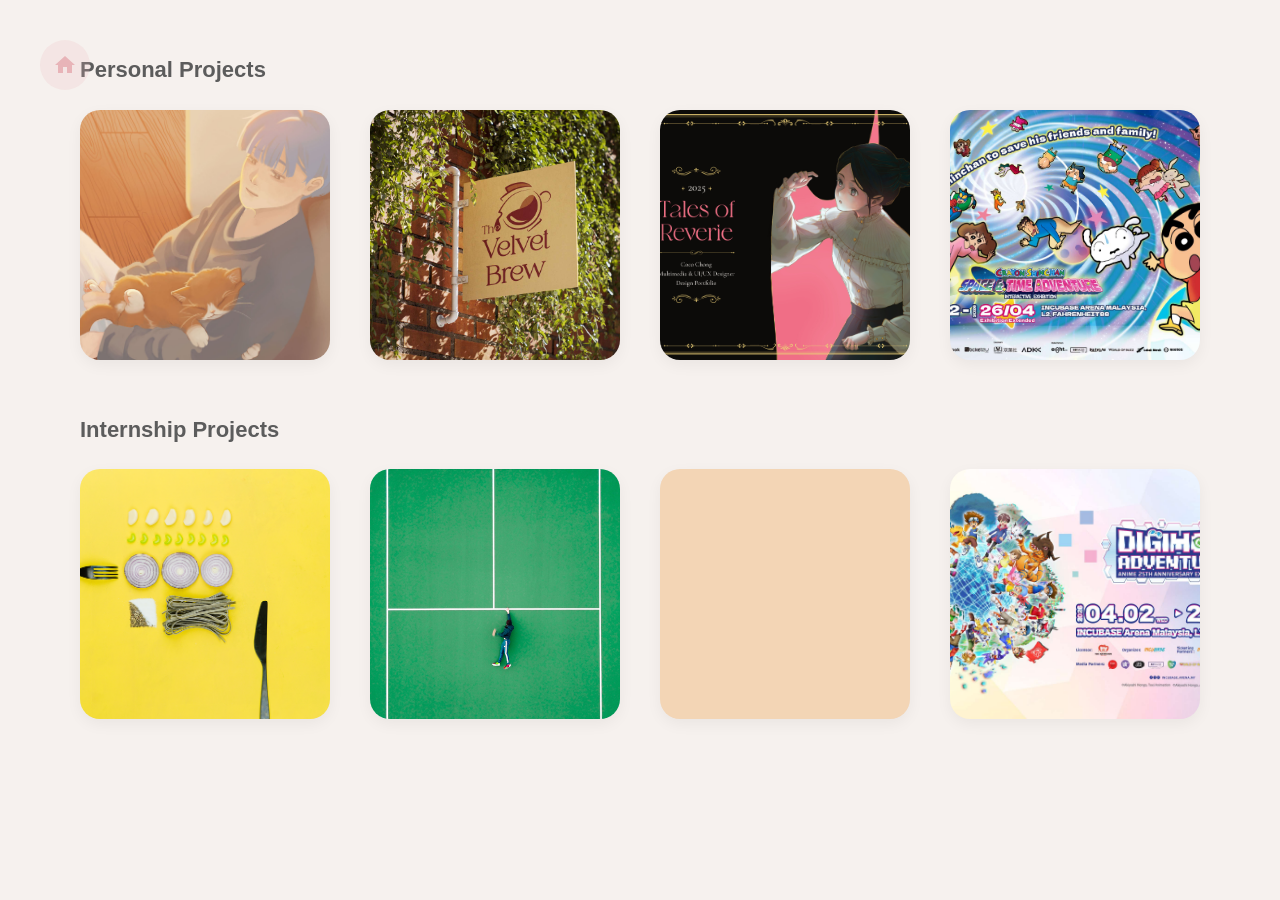
==== portfolio.html @ 260bc40c "Latest update" ====
<!DOCTYPE html>
<html>

<head>
	<meta charset="utf-8">
	<meta http-equiv="X-UA-Compatible" content="IE=edge">
	<title>Portfolio - My Projects</title>
	<meta name="viewport" content="width=device-width, initial-scale=1">
	<link rel="stylesheet" href="css/style.css">
	<style>
		body {
			background: #F6F1EE;
			font-family: 'Poppins', sans-serif;
			color: #5c5c5c;
			margin: 0;
			padding: 0;
			min-height: 100vh;
			display: flex;
			flex-direction: column;
		}

		.portfolio-header {
			width: 100%;
			position: relative;
		}

		.btn-back {
			position: absolute;
			top: 40px;
			left: 40px;
			width: 50px;
			height: 50px;
			background: rgba(232, 180, 184, 0.2);
			color: #e8b4b8;
			border-radius: 50%;
			display: flex;
			align-items: center;
			justify-content: center;
			text-decoration: none;
			transition: all 0.3s ease;
			z-index: 10;
		}

		.btn-back svg {
			width: 24px;
			height: 24px;
			fill: currentColor;
		}

		.btn-back:hover {
			background: #e8b4b8;
			color: #fff;
			transform: scale(1.1);
		}

		.section-title {
			color: #5c5c5c;
			font-size: 22px;
			font-weight: 600;
			margin: 0 0 20px 0;
			text-align: left;
			width: 100%;
			max-width: 1400px;
		}

		.portfolio-grid-container {
			flex: 1;
			display: flex;
			flex-direction: column;
			align-items: center;
			padding: 50px 80px 80px;
			width: 100%;
			box-sizing: border-box;
		}

		.portfolio-grid {
			display: grid;
			grid-template-columns: repeat(4, 1fr);
			gap: 40px;
			width: 100%;
			max-width: 1400px;
			margin-bottom: 50px;
		}

		.portfolio-square {
			background-color: #f3d5b5;
			border-radius: 20px;
			cursor: pointer;
			background-size: cover;
			background-position: center;
			transition: transform 0.3s ease, box-shadow 0.3s ease;
			box-shadow: 0 5px 15px rgba(0,0,0,0.05);
			position: relative;
			overflow: hidden;
			aspect-ratio: 1; /* Makes them perfect squares */
		}

		.portfolio-square::after {
			content: '';
			position: absolute;
			inset: 0;
			background: linear-gradient(to top, rgba(0,0,0,0.4), transparent);
			opacity: 0;
			transition: opacity 0.3s ease;
		}

		.portfolio-square:hover {
			transform: translateY(-5px);
			box-shadow: 0 15px 30px rgba(0,0,0,0.1);
		}

		.portfolio-square:hover::after {
			opacity: 1;
		}

		@media screen and (max-width: 992px) {
			.portfolio-grid {
				grid-template-columns: repeat(2, 1fr);
			}
		}

		@media screen and (max-width: 576px) {
			.portfolio-grid-container {
				padding: 80px 20px 40px;
			}
			.btn-back {
				top: 15px;
				left: 15px;
				width: 40px;
				height: 40px;
			}
			.portfolio-grid {
				grid-template-columns: 1fr;
				gap: 20px;
			}
			.portfolio-square {
				min-height: auto;
			}
		}

		/* Modal overlay */
		.portfolio-modal {
			position: fixed;
			top: 0;
			left: 0;
			width: 100%;
			height: 100%;
			background: rgba(92, 92, 92, 0.9);
			backdrop-filter: blur(5px);
			-webkit-backdrop-filter: blur(5px);
			z-index: 9999;
			display: flex;
			align-items: center;
			justify-content: center;
			opacity: 0;
			pointer-events: none;
			transition: opacity 0.4s ease;
			padding: 40px; /* nice gap on four sides */
			box-sizing: border-box;
		}

		.portfolio-modal.active {
			opacity: 1;
			pointer-events: auto;
		}

		.modal-content {
			width: 100%;
			height: 100%;
			background-color: #fff;
			border-radius: 20px;
			background-size: contain;
			background-repeat: no-repeat;
			background-position: center;
			position: relative;
			box-shadow: 0 20px 50px rgba(0,0,0,0.3);
			transform: scale(0.95);
			transition: transform 0.4s cubic-bezier(0.175, 0.885, 0.32, 1.275);
		}

		.portfolio-modal.active .modal-content {
			transform: scale(1);
		}

		.modal-close {
			position: absolute;
			top: -15px;
			right: -15px;
			width: 40px;
			height: 40px;
			background: #e8b4b8;
			color: #fff;
			border-radius: 50%;
			display: flex;
			align-items: center;
			justify-content: center;
			font-size: 24px;
			font-weight: bold;
			cursor: pointer;
			box-shadow: 0 5px 15px rgba(0,0,0,0.2);
			transition: transform 0.3s ease, background 0.3s ease;
		}

		.modal-close:hover {
			transform: scale(1.1) rotate(90deg);
			background: #F3D5B5;
		}

		@media screen and (max-width: 768px) {
			.portfolio-modal {
				padding: 20px;
			}
		}
	</style>
</head>

<body>
	<div class="portfolio-header">
		<a href="index.html" class="btn-back" title="Back to Home">
			<svg viewBox="0 0 24 24">
				<path d="M10 20v-6h4v6h5v-8h3L12 3 2 12h3v8z" />
			</svg>
		</a>
	</div>

	<div class="portfolio-grid-container">
		<h2 class="section-title">Personal Projects</h2>
		<div class="portfolio-grid">
			<div class="portfolio-square js-modal-trigger" style="background-image: url('images/Project 1.jpg');"></div>
			<div class="portfolio-square js-modal-trigger" style="background-image: url('images/Project 2.jpg');"></div>
			<div class="portfolio-square js-modal-trigger" style="background-image: url('images/Project 3.jpg');"></div>
			<div class="portfolio-square js-modal-trigger" style="background-image: url('images/Project 4.jpg');"></div>
		</div>

		<h2 class="section-title">Internship Projects</h2>
		<div class="portfolio-grid">
			<div class="portfolio-square js-modal-trigger" style="background-image: url('images/img-1.jpg');"></div>
			<div class="portfolio-square js-modal-trigger" style="background-image: url('images/img-3.jpg');"></div>
			<div class="portfolio-square js-modal-trigger" style="background-image: url('images/minos-illus.jpg');"></div>
			<div class="portfolio-square js-modal-trigger" style="background-image: url('images/Project 5.jpg');"></div>
		</div>
	</div>

	<!-- Modal -->
	<div class="portfolio-modal" id="portfolioModal">
		<div class="modal-content" id="modalImage">
			<div class="modal-close" id="modalClose">×</div>
		</div>
	</div>

	<script>
		document.addEventListener('DOMContentLoaded', function() {
			const triggers = document.querySelectorAll('.js-modal-trigger');
			const modal = document.getElementById('portfolioModal');
			const modalImg = document.getElementById('modalImage');
			const closeBtn = document.getElementById('modalClose');

			triggers.forEach(trigger => {
				trigger.addEventListener('click', function() {
					// Get the background image url
					const bg = this.style.backgroundImage;
					modalImg.style.backgroundImage = bg;
					modal.classList.add('active');
				});
			});

			closeBtn.addEventListener('click', function() {
				modal.classList.remove('active');
			});

			// Close when clicking outside the content
			modal.addEventListener('click', function(e) {
				if (e.target === modal) {
					modal.classList.remove('active');
				}
			});
		});
	</script>
</body>

</html>
---- css/style.css ----
@font-face {
  font-family: 'icomoon';
  src: url("../fonts/icomoon/icomoon.eot?srf3rx");
  src: url("../fonts/icomoon/icomoon.eot?srf3rx#iefix") format("embedded-opentype"), url("../fonts/icomoon/icomoon.ttf?srf3rx") format("truetype"), url("../fonts/icomoon/icomoon.woff?srf3rx") format("woff"), url("../fonts/icomoon/icomoon.svg?srf3rx#icomoon") format("svg");
  font-weight: normal;
  font-style: normal;
}

/* =======================================================
*
* 	Template Style 
*	Edit this section
*
* ======================================================= */
body {
  margin: 0;
  padding: 0;
  font-family: "Poppins", sans-serif;
  font-weight: 400;
  font-stretch: normal;
  font-size: 15px;
  line-height: 1.8;
  color: rgba(0, 0, 0, 0.7);
  background: linear-gradient(135deg, #F6F1EE, #FDF8F4, #F3E5DC);
  background-attachment: fixed;
}

@media screen and (max-width: 992px) {
  body {
    font-size: 16px;
  }
}

a {
  color: #2c98f0;
  -webkit-transition: 0.5s;
  -o-transition: 0.5s;
  transition: 0.5s;
}

a:hover,
a:active,
a:focus {
  color: #2c98f0;
  outline: none;
  text-decoration: none !important;
}

p {
  margin-bottom: 1.5em;
}

h1,
h2,
h3,
h4,
h5,
h6 {
  color: #000;
  font-family: "Campton", sans-serif;
  font-weight: 700;
  margin: 0 0 30px 0;
}

figure {
  margin-bottom: 2.5em;
  float: left;
  width: 100%;
}

figure figcaption {
  font-size: 16px;
  width: 80%;
  margin: 20px auto 0px auto;
  color: #b3b3b3;
  font-style: italic;
  font-family: "Poppins", sans-serif;
}

@media screen and (max-width: 480px) {
  figure figcaption {
    width: 100%;
  }
}

::-webkit-selection {
  color: #fff;
  background: #2c98f0;
}

::-moz-selection {
  color: #fff;
  background: #2c98f0;
}

::selection {
  color: #fff;
  background: #2c98f0;
}

#colorlib-page {
  width: 100%;
  overflow: hidden;
  position: relative;
}

#colorlib-aside {
  padding-top: 3em;
  padding-bottom: 0;
  float: left;
  width: 300px;
  position: fixed;
  top: 20px !important;
  bottom: 20px !important;
  height: calc(100vh - 40px) !important;
  box-shadow: 0 10px 30px -10px rgba(0, 0, 0, 0.2);
  overflow-y: auto;
  -ms-overflow-style: none;
  /* IE and Edge */
  scrollbar-width: none;
  /* Firefox */
  z-index: 1001;
  background: linear-gradient(135deg, #F3D5B5, #E8B4B8);
  border-radius: 30px;
  -webkit-border-radius: 30px;
  -moz-border-radius: 30px;
  -webkit-transition: 0.5s;
  -o-transition: 0.5s;
  transition: 0.5s;
  display: flex;
  flex-direction: column;
}

#colorlib-aside::-webkit-scrollbar {
  display: none;
}

@media screen and (max-width: 768px) {
  #colorlib-aside {
    width: 300px;
    -moz-transform: translateX(-350px);
    -webkit-transform: translateX(-350px);
    -ms-transform: translateX(-350px);
    -o-transform: translateX(-350px);
    transform: translateX(-350px);
    visibility: hidden;
    left: 20px;
    padding-top: 3em;
    top: 20px !important;
    bottom: 20px !important;
    height: auto !important;
    border-radius: 30px;
  }
}

#colorlib-aside .author-img {
  width: 150px;
  height: 150px;
  margin: 0 auto;
  margin-bottom: 30px;
  -webkit-border-radius: 50%;
  -moz-border-radius: 50%;
  -ms-border-radius: 50%;
  border-radius: 50%;
}

#colorlib-aside .position {
  display: block;
  margin-bottom: 2em;
  font-size: 16px;
  text-transform: uppercase;
  pointer-events: none;
  cursor: default;
}

#colorlib-aside .position a {
  pointer-events: none;
  cursor: default;
  color: inherit;
  text-decoration: none;
}

#colorlib-aside #colorlib-logo {
  text-align: right;
  font-weight: 600;
  font-family: "Poppins", sans-serif;
  font-size: 22px;
  margin-bottom: .5em;
  display: block;
  width: 100%;
}

#colorlib-aside #colorlib-logo a {
  display: block;
  text-align: center;
  color: #000;
  padding-right: .3em;
  font-family: "Poppins", sans-serif;
  font-weight: 600;
}

#colorlib-aside #colorlib-main-menu {
  display: block;
  width: 100%;
  flex: 1;
}

#colorlib-aside #colorlib-main-menu .collapse {
  display: block !important;
}

#colorlib-aside #colorlib-main-menu ul {
  text-align: left;
  margin: 0;
  padding: 0 0 0 2.5em;
}

@media screen and (max-width: 768px) {
  #colorlib-aside #colorlib-main-menu ul {
    margin: 0 0 2em 0;
  }
}

#colorlib-aside #colorlib-main-menu ul li {
  margin: 0 0 10px 0;
  padding: 0;
  list-style: none;
  font-size: 15px;
  font-weight: 500;
  text-transform: uppercase;
  letter-spacing: 1px;
}

#colorlib-aside #colorlib-main-menu ul li a {
  color: rgba(0, 0, 0, 0.7);
  text-decoration: none;
  position: relative;
  padding: 5px 20px;
  margin-left: -20px;
  margin-right: calc(2.5em - 20px);
  display: block;
  border-radius: 60px;
  font-family: "Poppins", sans-serif;
  -webkit-transition: 0.3s;
  -o-transition: 0.3s;
  transition: 0.3s;
}

#colorlib-aside #colorlib-main-menu ul li a:hover {
  text-decoration: none;
  color: #5C5C5C;
}

#colorlib-aside #colorlib-main-menu ul li.active a {
  color: #fff;
  background-color: rgba(255, 255, 255, 0.1);
  box-shadow: -3px -3px 5px rgba(255, 236, 214, 0.966), 3px 3px 5px rgba(224, 153, 158, 0.562);
}

#colorlib-aside .colorlib-footer {
  font-size: 15px;
  text-align: center;
  font-weight: 500;
  color: rgba(0, 0, 0, 0.5);
  padding: 15px 20px;
  width: 100%;
  margin-top: auto;
  flex-shrink: 0;
}

@media screen and (max-width: 768px) {
  #colorlib-aside .colorlib-footer {
    position: relative;
    bottom: 0;
  }
}

#colorlib-aside .colorlib-footer span {
  display: block;
}

#colorlib-aside .colorlib-footer ul {
  padding: 0;
  margin: 0;
}

#colorlib-aside .colorlib-footer ul li {
  padding: 0;
  margin: 0;
  display: inline;
  list-style: none;
}

#colorlib-aside .colorlib-footer ul li a {
  color: rgba(255, 255, 255, 0.3);
  padding: 4px;
}

#colorlib-aside .colorlib-footer ul li a:hover,
#colorlib-aside .colorlib-footer ul li a:active,
#colorlib-aside .colorlib-footer ul li a:focus {
  text-decoration: none;
  outline: none;
  color: #ffffff;
}

.container-wrap {
  max-width: 100%;
  margin: 0 auto;
}

#colorlib-main {
  width: calc(100% - 340px);
  float: right;
  -webkit-transition: 0.5s;
  -o-transition: 0.5s;
  transition: 0.5s;
}

@media screen and (max-width: 768px) {
  #colorlib-main {
    width: 100%;
    padding: 0;
  }
}

#colorlib-hero {
  height: calc(100vh - 40px) !important;
  margin-top: 20px;
  margin-right: 20px;
  margin-bottom: 20px;
  width: calc(100% - 20px);
  border-radius: 30px;
  overflow: hidden;
  background: #fff;
  float: left;
  clear: both;
}

@media screen and (max-width: 768px) {
  #colorlib-hero {
    margin: 10px;
    width: calc(100% - 20px);
    height: calc(100vh - 20px) !important;
  }
}

#colorlib-hero .flexslider {
  border: none;
  z-index: 1;
  margin-bottom: 0;
  height: 100% !important;
}

#colorlib-hero .flexslider .slides {
  position: relative;
  overflow: visible;
  height: 100% !important;
}

#colorlib-hero .flexslider .slides li {
  background-repeat: no-repeat;
  background-size: cover;
  background-position: center center;
  height: 100% !important;
  position: relative;
}

@media screen and (max-width: 768px) {
  #colorlib-hero .flexslider .slides li {
    background-position: 95% center;
  }
}

#colorlib-hero .overlay {
  position: absolute;
  top: 0;
  bottom: 0;
  left: 0;
  right: 0;
  background: linear-gradient(to right, rgba(184, 216, 216, 0.9) 0%, rgba(232, 180, 184, 0) 100%);
}

#colorlib-hero .flexslider .flex-control-nav {
  bottom: 20px;
  z-index: 1000;
  left: 20px;
  float: left;
  width: auto;
}

@media screen and (max-width: 768px) {
  #colorlib-hero .flexslider .flex-control-nav {
    right: 20px;
    top: 100px;
  }
}

#colorlib-hero .flexslider .flex-control-nav li {
  display: block;
  margin-bottom: 10px;
}

#colorlib-hero .flexslider .flex-control-nav li a {
  background: rgba(145, 58, 58, 0.5);
  -webkit-box-shadow: none;
  box-shadow: none;
  width: 12px;
  height: 12px;
  cursor: pointer;
}

#colorlib-hero .flexslider .flex-control-nav li a.flex-active {
  cursor: pointer;
  background: transparent;
  border: 2px solid #2c98f0;
}

#colorlib-hero .flexslider .flex-direction-nav {
  display: none;
}

#colorlib-hero .flexslider .slider-text {
  display: table;
  opacity: 0;
  min-height: 500px;
  z-index: 9;
}

#colorlib-hero .flexslider .slider-text>.slider-text-inner {
  display: table-cell;
  vertical-align: middle;
  min-height: 700px;
  padding: 2.5em;
  position: relative;
}

@media screen and (max-width: 768px) {

  #colorlib-hero .container-fluid,
  #colorlib-hero .container-fluid>.row {
    height: 100%;
  }

  #colorlib-hero .flexslider .slider-text {
    height: 100% !important;
  }

  #colorlib-hero .flexslider .slider-text>.slider-text-inner {
    text-align: left;
    padding: 1.5em;
    vertical-align: bottom !important;
    padding-bottom: 2.5em;
  }
}

#colorlib-hero .flexslider .slider-text>.slider-text-inner h1,
#colorlib-hero .flexslider .slider-text>.slider-text-inner h2 {
  margin: 0;
  padding: 0;
  color: #000;
  font-family: "Campton", sans-serif;
}

#colorlib-hero .flexslider .slider-text>.slider-text-inner h1 {
  margin-bottom: 20px;
  font-size: 60px;
  line-height: 1.3;
  font-weight: 700;
}

#colorlib-hero .flexslider .slider-text>.slider-text-inner h1.welcome-heading {
  color: #fff;
  line-height: 1.1;
  font-size: 70px;
}

.font-hurricane {
  display: block;
  font-family: 'Hurricane', cursive;
  font-weight: 400;
  text-transform: none;
  font-size: 2em;
  margin-bottom: -15px;
}

.welcome-name {
  display: block;
  margin-bottom: 5px;
}

.welcome-portfolio {
  display: block;
}

@media screen and (max-width: 768px) {
  #colorlib-hero .flexslider .slider-text>.slider-text-inner h1 {
    font-size: 24px;
  }

  #colorlib-hero .flexslider .slider-text>.slider-text-inner h1.welcome-heading {
    font-size: 36px;
  }
}

#colorlib-hero .flexslider .slider-text>.slider-text-inner h2 {
  font-size: 18px;
  line-height: 1.5;
  margin-bottom: 30px;
  font-weight: 300;
  font-family: "Poppins", sans-serif;
}

#colorlib-hero .flexslider .slider-text>.slider-text-inner h2 a {
  color: rgba(44, 152, 240, 0.8);
  border-bottom: 1px solid rgba(44, 152, 240, 0.7);
}

#colorlib-hero .flexslider .slider-text>.slider-text-inner .heading-section {
  font-size: 50px;
}

@media screen and (max-width: 768px) {
  #colorlib-hero .flexslider .slider-text>.slider-text-inner .heading-section {
    font-size: 30px;
  }
}

#colorlib-hero .flexslider .slider-text>.slider-text-inner s .colorlib-lead {
  font-size: 20px;
  color: #fff;
}

#colorlib-hero .flexslider .slider-text>.slider-text-inner p {
  margin-bottom: 0;
}

#colorlib-hero .flexslider .slider-text>.slider-text-inner .btn {
  font-size: 12px;
  text-transform: uppercase;
  letter-spacing: 2px;
  color: #5C5C5C;
  padding: 10px 15px !important;
  border: none;
  font-weight: 500;
}

#colorlib-hero .flexslider .slider-text>.slider-text-inner .btn.btn-learn {
  color: #5C5C5C;
  border: 1px solid #5C5C5C;
  background: transparent !important;
}

#colorlib-hero .flexslider .slider-text>.slider-text-inner .btn.btn-learn:hover {
  background: transparent !important;
  border: 1px solid #5C5C5C !important;
}

@media screen and (max-width: 768px) {
  #colorlib-hero .flexslider .slider-text>.slider-text-inner .btn {
    width: 100%;
  }
}

body.offcanvas {
  overflow-x: hidden;
}

body.offcanvas #colorlib-aside {
  -moz-transform: translateX(0);
  -webkit-transform: translateX(0);
  -ms-transform: translateX(0);
  -o-transform: translateX(0);
  transform: translateX(0);
  visibility: visible;
  width: 300px;
  background: linear-gradient(135deg, #F3D5B5, #E8B4B8);
  z-index: 1001;
  position: fixed;
  border-radius: 30px;
}

body.offcanvas #colorlib-main,
body.offcanvas .colorlib-nav-toggle {
  top: 0;
  -moz-transform: translateX(300px);
  -webkit-transform: translateX(300px);
  -ms-transform: translateX(300px);
  -o-transform: translateX(300px);
  transform: translateX(300px);
}

.colorlib-narrow-content {
  padding: 0 2.5em;
}

@media screen and (max-width: 768px) {
  .colorlib-narrow-content {
    padding: 0 10px;
  }
}

.no-gutters {
  margin: 0;
  padding: 0;
}

.colorlib-experience,
.colorlib-skills,
.colorlib-education,
.colorlib-blog,
.colorlib-work,
.colorlib-about,
.colorlib-services,
.colorlib-contact {
  padding-top: 2em;
  padding-bottom: 6em;
  clear: both;
  width: 100%;
  display: block;
}

.colorlib-about {
  padding-top: 8em;
}

@media screen and (max-width: 768px) {

  .colorlib-experience,
  .colorlib-skills,
  .colorlib-education,
  .colorlib-blog,
  .colorlib-work,
  .colorlib-about,
  .colorlib-services,
  .colorlib-contact {
    padding-top: 3em;
    padding-bottom: 5em;
  }

  .colorlib-about {
    padding-top: 6em;
  }
}

.author-img {
  background-size: cover;
  background-position: center center;
  background-repeat: no-repeat;
  position: relative;
}

.colorlib-heading {
  font-size: 18px;
  margin-bottom: 4em;
  font-weight: 700;
  text-transform: uppercase;
  letter-spacing: 5px;
  line-height: 1.8;
  position: relative;
}

.colorlib-heading span {
  display: block;
}

@media screen and (max-width: 768px) {
  .colorlib-heading {
    margin-bottom: 3em;
  }
}

.heading-meta {
  margin-bottom: 15px;
  display: block;
  font-size: 10px;
  text-transform: uppercase;
  color: #999999;
  font-weight: 500;
  letter-spacing: 5px;
}

.about-img {
  width: 100%;
  height: 600px;
  margin-bottom: 30px;
}

.about-portrait {
  border-radius: 350px 350px 20px 20px;
  margin-bottom: 30px;
  max-width: 90%;
  display: block;
}

@media screen and (max-width: 768px) {
  .about-portrait {
    margin-left: auto;
    margin-right: auto;
  }
}

.about-title {
  font-size: 24px !important;
  margin-bottom: 1.5em !important;
}

.about-desc {
  p {
    text-align: justify;
  }
}

.about-desc .heading-meta {
  margin-bottom: 5px !important;
}

/* About Details Section */
.about-details {
  margin-top: 50px;
}

.about-subheader {
  font-family: "Poppins", sans-serif;
  font-size: 22px;
  font-weight: 600;
  color: #5c5c5c;
  margin-bottom: 30px;
}

.info-list-container,
.edu-list {
  padding-left: 25px;
  border-left: 2px solid #b8d8d8;
  position: relative;
  margin-left: 10px;
  margin-bottom: 30px;
}

.info-list-container:before,
.info-list-container:after,
.edu-list:before,
.edu-list:after {
  content: "";
  position: absolute;
  left: -6px;
  width: 10px;
  height: 10px;
  background: #b8d8d8;
  border-radius: 50%;
}

.info-list-container:before,
.edu-list:before {
  top: 0;
}

.info-list-container:after,
.edu-list:after {
  bottom: 0;
}

.info-item {
  margin-bottom: 15px;
  color: #5c5c5c;
  display: flex;
  align-items: center;
}

.bullet-diamond {
  display: inline-block;
  margin-right: 15px;
  flex-shrink: 0;
  color: #b8d8d8;
  font-size: 18px;
}

.bullet-diamond:before {
  content: "✦";
}

.edu-item {
  margin-bottom: 30px;
}

.edu-period-pill {
  display: inline-block;
  padding: 4px 18px;
  background: linear-gradient(135deg, #f3d5b5, #e8b4b8);
  color: #ffffff !important;
  border-radius: 50px;
  font-size: 13px;
  font-weight: 500;
  margin-bottom: 5px;
  box-shadow: 0 2px 4px rgba(0, 0, 0, 0.05);
}

.edu-content p {
  margin-bottom: 0;
  font-size: 14px;
  line-height: 1.8;
  color: #5c5c5c;
}

.hire {
  padding: 2em;
  background: #f9bf3f;
}

.hire h2 {
  line-height: 1.5;
}

.hire .btn-hire {
  color: #5C5C5C;
  text-transform: uppercase;
  letter-spacing: 1px;
  bordeR: 1px solid #5C5C5C;
  padding: 2px 10px;
}

.fancy-collapse-panel .panel-default>.panel-heading {
  padding: 0;
}

.panel-heading a {
  padding: 20px 25px;
  display: block;
  width: 100%;
  font-weight: 500;
  font-size: 14px;
  letter-spacing: 1px;
  text-transform: uppercase;
  font-family: "Poppins", sans-serif;
  background-color: #2c98f0;
  color: #fff;
  position: relative;
  -webkit-box-shadow: none !important;
  -moz-box-shadow: none !important;
  -ms-box-shadow: none !important;
  -o-box-shadow: none !important;
  box-shadow: none !important;
}

.panel {
  -webkit-box-shadow: none !important;
  -moz-box-shadow: none !important;
  -ms-box-shadow: none !important;
  -o-box-shadow: none !important;
  box-shadow: none !important;
  border: none;
}

.panel-heading a:after {
  font-family: "icomoon";
  content: "\e115";
  position: absolute;
  right: 20px;
  font-size: 14px;
  font-weight: 500;
  top: 50%;
  line-height: 1;
  margin-top: -7px;
}

.panel-heading a.collapsed:after {
  content: "\e114";
}

.panel-heading a.collapsed {
  background: #f2f3f7;
  border: 1px solid #e6e6e6 !important;
  color: #333333;
}

.panel-body {
  padding: 1.5em;
  margin-top: 5px;
  border: 1px solid #e6e6e6 !important;
}

.timeline-centered {
  position: relative;
  margin-bottom: 30px;
}

.timeline-centered:before,
.timeline-centered:after {
  content: " ";
  display: table;
}

.timeline-centered:after {
  clear: both;
}

.timeline-centered:before,
.timeline-centered:after {
  content: " ";
  display: table;
}

.timeline-centered:after {
  clear: both;
}

.timeline-centered:before {
  content: '';
  position: absolute;
  display: block;
  width: 4px;
  background: #f2f3f7;
  top: 20px;
  bottom: 20px;
  margin-left: 29px;
}

.timeline-centered .timeline-entry {
  position: relative;
  margin-top: 5px;
  margin-left: 30px;
  margin-bottom: 10px;
  clear: both;
}

.timeline-centered .timeline-entry .timeline-entry-inner {
  position: relative;
  margin-left: -20px;
}

.timeline-centered .timeline-entry .timeline-entry-inner .timeline-icon {
  display: block;
  width: 40px;
  height: 40px;
  background: #2c98f0;
  -webkit-border-radius: 50%;
  -moz-border-radius: 50%;
  -ms-border-radius: 50%;
  border-radius: 50%;
  text-align: center;
  -moz-box-shadow: 0 0 0 5px #f2f3f7;
  -webkit-box-shadow: 0 0 0 5px #f2f3f7;
  box-shadow: 0 0 0 5px #f2f3f7;
  line-height: 40px;
  float: left;
}

.timeline-centered .timeline-entry .timeline-entry-inner .timeline-icon i {
  color: #fff;
}

.timeline-centered .timeline-entry .timeline-entry-inner .timeline-icon.color-2 {
  background: #ec5453;
}

.timeline-centered .timeline-entry .timeline-entry-inner .timeline-icon.color-3 {
  background: #f9bf3f;
}

.timeline-centered .timeline-entry .timeline-entry-inner .timeline-icon.color-4 {
  background: #a84cb8;
}

.timeline-centered .timeline-entry .timeline-entry-inner .timeline-icon.color-5 {
  background: #2fa499;
}

.timeline-centered .timeline-entry .timeline-entry-inner .timeline-icon.color-none {
  background: #fff;
  width: 20px;
  height: 20px;
  margin-left: 10px;
}

.timeline-centered .timeline-entry .timeline-entry-inner .timeline-label {
  position: relative;
  background: #f2f3f7;
  padding: 1.5em;
  margin-left: 60px;
  -webkit-background-clip: padding-box;
  -moz-background-clip: padding;
  background-clip: padding-box;
}

.timeline-centered .timeline-entry .timeline-entry-inner .timeline-label:after {
  content: '';
  display: block;
  position: absolute;
  width: 0;
  height: 0;
  border-style: solid;
  border-width: 9px 9px 9px 0;
  border-color: transparent #f2f3f7 transparent transparent;
  left: 0;
  top: 10px;
  margin-left: -9px;
}

.timeline-centered .timeline-entry .timeline-entry-inner .timeline-label p+p {
  margin-top: 15px;
}

.timeline-centered .timeline-entry .timeline-entry-inner .timeline-label h2 {
  font-size: 20px;
  font-family: "Poppins", sans-serif;
  font-weight: 500;
}

.timeline-centered .timeline-entry .timeline-entry-inner .timeline-label h2 a {
  color: #5C5C5C;
}

.timeline-centered .timeline-entry .timeline-entry-inner .timeline-label h2 span {
  -webkit-opacity: .4;
  -moz-opacity: .4;
  opacity: .4;
  -ms-filter: alpha(opacity=40);
  filter: alpha(opacity=40);
  font-size: 16px;
}

.services {
  margin-bottom: 30px;
  padding: 1.5em;
  -webkit-box-shadow: 0px 0px 56px -8px rgba(0, 0, 0, 0.17);
  -moz-box-shadow: 0px 0px 56px -8px rgba(0, 0, 0, 0.17);
  -ms-box-shadow: 0px 0px 56px -8px rgba(0, 0, 0, 0.17);
  -o-box-shadow: 0px 0px 56px -8px rgba(0, 0, 0, 0.17);
  box-shadow: 0px 0px 56px -8px rgba(0, 0, 0, 0.17);
  border-bottom: none !important;
}

.services .icon2 {
  display: block;
  margin-bottom: 20px;
}

.services .icon2 i {
  font-size: 30px;
  color: #2c98f0;
}

.services h3 {
  font-family: "Poppins", sans-serif;
  font-size: 16px;
  font-weight: 500;
}

.services.color-2 {
  border-bottom: none !important;
}

.services.color-3 {
  border-bottom: none !important;
}

.services.color-2,
.services.color-3,
.services.color-4,
.services.color-5,
.services.color-6 {
  border-bottom: none !important;
}

.services {
  margin-bottom: 80px;
  position: relative;
  z-index: 0;
  background: linear-gradient(135deg, #f3d5b5, #b8d8d8) !important;
  border-bottom: none !important;
  border-radius: 20px;
  padding: 1.5em;
  box-shadow: 0px 10px 30px -12px rgba(0, 0, 0, 0.15);
  flex: 1;
  display: flex;
  flex-direction: column;
  width: 100%;
}

.services-flex-row {
  display: flex;
  flex-wrap: wrap;
  justify-content: flex-start;
  align-items: stretch;
}

.services-flex-row>div[class*="col-"] {
  display: flex;
  margin-bottom: 30px;
}

@media screen and (max-width: 768px) {
  .services {
    margin-bottom: 4em;
  }
}

.services-title {
  font-size: 24px !important;
  margin-bottom: 1.5em !important;
}

.services .icon {
  position: absolute;
  top: -20px;
  left: 20px;
  width: 70px;
  height: 70px;
  display: flex;
  align-items: center;
  justify-content: center;
  margin: 0;
  background: rgba(255, 255, 255, 0.5);
  backdrop-filter: blur(8px);
  -webkit-backdrop-filter: blur(8px);
  border: 1px solid rgba(255, 255, 255, 0.4);
  border-radius: 50%;
  box-shadow: 0 8px 20px rgba(0, 0, 0, 0.1), 0 0 10px rgba(255, 255, 255, 0.3), inset 0 2px 4px rgba(255, 255, 255, 0.4);
  z-index: 2;
}

.services .icon:before,
.services .icon:after {
  display: none;
}

.services .icon i {
  font-size: 28px;
  color: #5c5c5c !important;
}

.services .desc {
  margin-top: 60px;
  text-align: left;
}

.services .desc h3 {
  font-size: 18px;
  font-weight: 700;
  text-transform: uppercase;
}


/* Legacy color rules removed */

.progress-wrap h3 {
  font-size: 16px;
  font-family: "Poppins", sans-serif;
  margin-bottom: 10px;
}

.progress {
  height: 6px;
  -webkit-box-shadow: none;
  box-shadow: none;
  background: #f2f3f7;
  overflow: visible;
}

.progress-bar {
  background: #2c98f0;
  -webkit-box-shadow: none;
  box-shadow: none;
  font-size: 12px;
  line-height: 1.2;
  color: #5C5C5C;
  font-weight: 600;
  text-align: right;
  position: relative;
  overflow: visible;
  -webkit-border-radius: 8px;
  -moz-border-radius: 8px;
  -ms-border-radius: 8px;
  border-radius: 8px;
}

.progress-bar:after {
  position: absolute;
  top: -2px;
  right: 0;
  width: 10px;
  height: 10px;
  content: '';
  background: #2c98f0;
  -webkit-border-radius: 50%;
  -moz-border-radius: 50%;
  -ms-border-radius: 50%;
  border-radius: 50%;
}

.progress-bar span {
  position: absolute;
  top: -22px;
  right: 0;
}

.progress-bar.color-1 {
  background: #2c98f0;
}

.progress-bar.color-1:after {
  background: #2c98f0;
}

.progress-bar.color-1 span {
  color: #2c98f0;
}

.progress-bar.color-2 {
  background: #ec5453;
}

.progress-bar.color-2:after {
  background: #ec5453;
}

.progress-bar.color-2 span {
  color: #ec5453;
}

.progress-bar.color-3 {
  background: #f9bf3f;
}

.progress-bar.color-3:after {
  background: #f9bf3f;
}

.progress-bar.color-3 span {
  color: #f9bf3f;
}

.progress-bar.color-4 {
  background: #a84cb8;
}

.progress-bar.color-4:after {
  background: #a84cb8;
}

.progress-bar.color-4 span {
  color: #a84cb8;
}

.progress-bar.color-5 {
  background: #2fa499;
}

.progress-bar.color-5:after {
  background: #2fa499;
}

.progress-bar.color-5 span {
  color: #2fa499;
}

.progress-bar.color-6 {
  background: #4054b2;
}

.progress-bar.color-6:after {
  background: #4054b2;
}

.progress-bar.color-6 span {
  color: #4054b2;
}

.colorlib-feature {
  text-align: left;
  width: 100%;
  float: left;
  margin-bottom: 40px;
  position: relative;
}

.colorlib-feature .colorlib-icon {
  position: absolute;
  top: 0;
  left: 0;
  width: 100px;
  height: 100px;
  display: table;
  text-align: center;
  background: #f2f3f7;
  -webkit-border-radius: 2px;
  -moz-border-radius: 2px;
  -ms-border-radius: 2px;
  border-radius: 2px;
}

.colorlib-feature .colorlib-icon i {
  display: table-cell;
  vertical-align: middle;
  color: #2c98f0;
  font-size: 60px;
  height: 100px;
}

@media screen and (max-width: 1200px) {
  .colorlib-feature .colorlib-icon i {
    font-size: 40px;
  }
}

.colorlib-feature .colorlib-text {
  padding-left: 120px;
  width: 100%;
}

.colorlib-feature .colorlib-text h2,
.colorlib-feature .colorlib-text h3 {
  margin: 0;
  padding: 0;
}

.colorlib-feature .colorlib-text h3 {
  font-weight: 500;
  margin-bottom: 20px;
  color: rgba(0, 0, 0, 0.7);
  font-size: 14px;
  letter-spacing: 3px;
  text-transform: uppercase;
}

.colorlib-feature.colorlib-feature-sm .colorlib-text {
  margin-top: 30px;
}

.colorlib-feature.colorlib-feature-sm .colorlib-icon i {
  color: #2c98f0;
  font-size: 40px;
}

@media screen and (max-width: 1200px) {
  .colorlib-feature.colorlib-feature-sm .colorlib-icon i {
    font-size: 28px;
  }
}

.blog-entry {
  width: 100%;
  float: left;
  background: #fff;
  margin-bottom: 3em;
}

@media screen and (max-width: 768px) {
  .blog-entry {
    margin-bottom: 3em;
  }
}

.blog-entry .blog-img {
  width: 100%;
  float: left;
  overflow: hidden;
  position: relative;
  z-index: 1;
  margin-bottom: 25px;
}

.blog-entry .blog-img img {
  position: relative;
  max-width: 100%;
  -webkit-transform: scale(1);
  -moz-transform: scale(1);
  -ms-transform: scale(1);
  -o-transform: scale(1);
  transform: scale(1);
  -webkit-transition: 0.3s;
  -o-transition: 0.3s;
  transition: 0.3s;
}

.blog-entry .desc h3 {
  font-size: 16px;
  margin-bottom: 25px;
  line-height: auto;
  font-weight: 500;
  text-transform: uppercase;
  letter-spacing: 1px;
  font-family: "Poppins", sans-serif;
}

.blog-entry .desc h3 a {
  color: #5C5C5C;
  text-decoration: none;
}

.blog-entry .desc span {
  display: block;
  margin-bottom: 20px;
  font-size: 12px;
  color: rgba(0, 0, 0, 0.4) !important;
  text-transform: uppercase;
  letter-spacing: 1px;
  font-weight: 500;
}

.blog-entry .desc span small i {
  color: #999999;
}

.blog-entry .desc .lead {
  font-size: 12px;
  text-transform: uppercase;
  letter-spacing: 2px;
  color: #5C5C5C;
}

.blog-entry:hover .blog-img img {
  -webkit-transform: scale(1.1);
  -moz-transform: scale(1.1);
  -ms-transform: scale(1.1);
  -o-transform: scale(1.1);
  transform: scale(1.1);
}

.work-menu span {
  margin-left: 10px;
}

.work-menu span:first-child {
  margin-left: 0;
}

.work-menu span a {
  color: #5C5C5C;
}

.work-menu span a.active {
  color: #2c98f0;
}

.project {
  background-size: cover;
  background-position: center center;
  background-repeat: no-repeat;
  position: relative;
  height: 300px;
  width: 100%;
  display: block;
  margin-bottom: 30px;
}

.project .desc {
  position: absolute;
  top: 0;
  bottom: 0;
  left: 0;
  right: 0;
  background: #2c98f0;
  opacity: 0;
  -webkit-transition: 0.3s;
  -o-transition: 0.3s;
  transition: 0.3s;
}

.project .desc .con {
  padding: 20px;
  display: block;
  position: relative;
  height: 300px;
}

.project .desc .con .icon {
  position: absolute;
  bottom: 20px;
  left: 20px;
  right: 20px;
}

.project .desc .con .icon span {
  display: inline;
  padding-right: 5px;
}

.project .desc .con .icon span a {
  color: #333333;
  padding: 5px;
  background: rgba(255, 255, 255, 0.5);
  -webkit-border-radius: 4px;
  -moz-border-radius: 4px;
  -ms-border-radius: 4px;
  border-radius: 4px;
}

.project .desc .con .icon i {
  font-size: 16px;
  color: #333333;
}

.project .desc h3 {
  font-family: "Poppins", sans-serif;
  font-size: 16px;
  font-weight: 500;
  text-transform: uppercase;
  letter-spacing: 1px;
  -webkit-transition: -webkit-transform 0.3s, opacity 0.3s;
  -webkit-transition: opacity 0.3s, -webkit-transform 0.3s;
  transition: opacity 0.3s, -webkit-transform 0.3s;
  -o-transition: transform 0.3s, opacity 0.3s;
  transition: transform 0.3s, opacity 0.3s;
  transition: transform 0.3s, opacity 0.3s, -webkit-transform 0.3s;
  -webkit-transform: translate3d(0, -15px, 0);
  transform: translate3d(0, -15px, 0);
  margin-bottom: 15px;
}

.project .desc h3 a {
  color: #fff;
}

.project .desc span {
  display: block;
  color: rgba(255, 255, 255, 0.7);
  font-size: 13px;
  -webkit-transition: -webkit-transform 0.3s, opacity 0.3s;
  -webkit-transition: opacity 0.3s, -webkit-transform 0.3s;
  transition: opacity 0.3s, -webkit-transform 0.3s;
  -o-transition: transform 0.3s, opacity 0.3s;
  transition: transform 0.3s, opacity 0.3s;
  transition: transform 0.3s, opacity 0.3s, -webkit-transform 0.3s;
  -webkit-transform: translate3d(0, 15px, 0);
  transform: translate3d(0, 15px, 0);
}

.project .desc span a {
  color: #5C5C5C;
}

@media screen and (max-width: 768px) {
  .project .desc {
    opacity: 1;
    background: rgba(0, 0, 0, 0.4);
  }

  .project .desc h3 {
    font-style: 28px;
    -webkit-transform: translate3d(0, 0, 0);
    transform: translate3d(0, 0, 0);
    color: #5C5C5C;
  }

  .project .desc span {
    -webkit-transform: translate3d(0, 0, 0);
    transform: translate3d(0, 0, 0);
  }
}

.project:hover .desc {
  opacity: 1;
}

.project:hover .desc h3 {
  -webkit-transform: translate3d(0, 0, 0);
  transform: translate3d(0, 0, 0);
}

.project:hover .desc span {
  -webkit-transform: translate3d(0, 0, 0);
  transform: translate3d(0, 0, 0);
}

.btn-load-more {
  width: 100%;
}

#colorlib-counter {
  position: relative;
  clear: both;
  margin-bottom: 5em;
}

/* Typing Animation & Language Styling */
.lang-unit {
  display: inline-block;
  text-align: center;
  padding: 20px 10px;
}

.typing-text {
  color: #fff;
  font-family: inherit;
  font-size: 32px;
  font-weight: 700;
  display: block;
  margin-bottom: 5px;
  letter-spacing: .02em;
  text-shadow: 2px 2px 5px rgba(0, 0, 0, 0.4);
}

.lang-level {
  display: block;
  color: rgba(255, 255, 255, 1);
  font-size: 14px;
  margin-top: 5px;
  font-weight: 400;
  text-shadow: 1px 1px 3px rgba(0, 0, 0, 0.4);
}



.colorlib-counters {
  padding: 3em 0;
  background-size: cover;
  background-attachment: fixed;
  background-position: center center;
  position: relative;
  border-radius: 20px;
  overflow: hidden;
}

.colorlib-counters .overlay {
  z-index: 0;
  position: absolute;
  bottom: 0;
  top: 0;
  left: 0;
  right: 0;
  background: rgba(0, 0, 0, 0.4);
}

.colorlib-counters .icon {
  width: 100px;
  height: 100px;
  display: table;
  margin: 0 auto;
  margin-bottom: 20px;
}

.colorlib-counters .icon i {
  display: table-cell;
  vertical-align: middle;
  width: 100px;
  height: 100px;
  font-size: 50px;
  color: #2c98f0;
  background: #fff;
  -webkit-border-radius: 50%;
  -moz-border-radius: 50%;
  -ms-border-radius: 50%;
  border-radius: 50%;
}

.colorlib-counters .counter-wrap {
  border: 1px solid red !important;
}

.colorlib-counters .colorlib-counter {
  font-size: 40px;
  display: block;
  color: white;
  font-family: "Poppins", sans-serif;
  width: 100%;
  font-weight: 700;
  margin-bottom: .3em;
}

.colorlib-counters .colorlib-counter-label {
  color: rgba(255, 255, 255, 0.7);
  text-transform: uppercase;
  font-size: 14px;
  letter-spacing: 5px;
  margin-bottom: 2em;
  display: block;
}

.colorlib-social {
  padding: 0;
  margin: 0;
  text-align: center;
}

.colorlib-social li {
  padding: 0;
  margin: 0;
  list-style: none;
  display: -moz-inline-stack;
  display: inline-block;
  zoom: 1;
}

.colorlib-social li a {
  font-size: 22px;
  color: #5C5C5C;
  padding: 10px;
  display: -moz-inline-stack;
  display: inline-block;
  zoom: 1;
  -webkit-border-radius: 7px;
  -moz-border-radius: 7px;
  -ms-border-radius: 7px;
  border-radius: 7px;
}

@media screen and (max-width: 768px) {
  .colorlib-social li a {
    padding: 10px 8px;
  }
}

.colorlib-social li a:hover {
  color: #2c98f0;
}

.colorlib-social li a:hover,
.colorlib-social li a:active,
.colorlib-social li a:focus {
  outline: none;
  text-decoration: none;
  color: #2c98f0;
}

#map {
  width: 100%;
  height: 700px;
}

@media screen and (max-width: 768px) {
  #map {
    height: 200px;
  }
}

.colorlib-bg-color {
  background: #fafafa;
  position: relative;
}

.pagination {
  padding: 0;
}

.pagination li {
  margin: 2px;
}

.pagination li a {
  color: #5C5C5C;
  background: transparent;
  color: #5C5C5C;
  margin: 2px;
  -webkit-border-radius: 0;
  -moz-border-radius: 0;
  -ms-border-radius: 0;
  border-radius: 0;
}

.pagination li a:first-child {
  -webkit-border-radius: 2px;
  -moz-border-radius: 2px;
  -ms-border-radius: 2px;
  border-radius: 2px;
}

.pagination li a:hover,
.pagination li a:focus {
  background: #2c98f0;
  color: #fff;
  border: 1px solid #2c98f0;
}

@media screen and (max-width: 768px) {
  .pagination li a {
    padding: 7px 15px;
  }
}

.pagination li.active a {
  background: #2c98f0;
  border: 1px solid #2c98f0 !important;
}

.pagination li.active a:hover,
.pagination li.active a:focus {
  background: #2c98f0;
  color: #fff;
  border: 1px solid #2c98f0 !important;
}

.btn {
  margin-right: 4px;
  margin-bottom: 4px;
  font-family: "Poppins", sans-serif;
  font-size: 12px;
  font-weight: 500;
  text-transform: uppercase;
  letter-spacing: 1px;
  -webkit-border-radius: 2px;
  -moz-border-radius: 2px;
  -ms-border-radius: 2px;
  border-radius: 2px;
  -webkit-transition: 0.5s;
  -o-transition: 0.5s;
  transition: 0.5s;
  padding: 8px 15px !important;
}

.btn.btn-sm {
  padding: 4px 15px !important;
}

.btn.btn-md {
  padding: 8px 20px !important;
}

.btn.btn-lg {
  padding: 18px 36px !important;
}

.btn:hover,
.btn:active,
.btn:focus {
  -webkit-box-shadow: none !important;
  box-shadow: none !important;
  outline: none !important;
}

.btn-primary {
  background: #2c98f0;
  color: #fff;
  border: 2px solid #2c98f0;
}

.btn-primary:hover,
.btn-primary:focus,
.btn-primary:active {
  background: #44a4f2 !important;
  border-color: #44a4f2 !important;
}

.btn-primary.btn-outline {
  background: transparent;
  color: #2c98f0;
  border: 2px solid #2c98f0;
}

.btn-primary.btn-outline:hover,
.btn-primary.btn-outline:focus,
.btn-primary.btn-outline:active {
  background: #2c98f0;
  color: #fff;
}

.btn-success {
  background: #5cb85c;
  color: #fff;
  border: 2px solid #5cb85c;
}

.btn-success:hover,
.btn-success:focus,
.btn-success:active {
  background: #4cae4c !important;
  border-color: #4cae4c !important;
}

.btn-success.btn-outline {
  background: transparent;
  color: #5cb85c;
  border: 2px solid #5cb85c;
}

.btn-success.btn-outline:hover,
.btn-success.btn-outline:focus,
.btn-success.btn-outline:active {
  background: #5cb85c;
  color: #fff;
}

.btn-info {
  background: #5bc0de;
  color: #fff;
  border: 2px solid #5bc0de;
}

.btn-info:hover,
.btn-info:focus,
.btn-info:active {
  background: #46b8da !important;
  border-color: #46b8da !important;
}

.btn-info.btn-outline {
  background: transparent;
  color: #5bc0de;
  border: 2px solid #5bc0de;
}

.btn-info.btn-outline:hover,
.btn-info.btn-outline:focus,
.btn-info.btn-outline:active {
  background: #5bc0de;
  color: #fff;
}

.btn-warning {
  background: #f0ad4e;
  color: #fff;
  border: 2px solid #f0ad4e;
}

.btn-warning:hover,
.btn-warning:focus,
.btn-warning:active {
  background: #eea236 !important;
  border-color: #eea236 !important;
}

.btn-warning.btn-outline {
  background: transparent;
  color: #f0ad4e;
  border: 2px solid #f0ad4e;
}

.btn-warning.btn-outline:hover,
.btn-warning.btn-outline:focus,
.btn-warning.btn-outline:active {
  background: #f0ad4e;
  color: #fff;
}

.btn-danger {
  background: #d9534f;
  color: #fff;
  border: 2px solid #d9534f;
}

.btn-danger:hover,
.btn-danger:focus,
.btn-danger:active {
  background: #d43f3a !important;
  border-color: #d43f3a !important;
}

.btn-danger.btn-outline {
  background: transparent;
  color: #d9534f;
  border: 2px solid #d9534f;
}

.btn-danger.btn-outline:hover,
.btn-danger.btn-outline:focus,
.btn-danger.btn-outline:active {
  background: #d9534f;
  color: #fff;
}

.btn-outline {
  background: none;
  border: 2px solid gray;
  font-size: 16px;
  -webkit-transition: 0.3s;
  -o-transition: 0.3s;
  transition: 0.3s;
}

.btn-outline:hover,
.btn-outline:focus,
.btn-outline:active {
  -webkit-box-shadow: none;
  box-shadow: none;
}

.form-control {
  -webkit-appearance: none;
  -moz-appearance: none;
  appearance: none;
  -webkit-box-shadow: none;
  box-shadow: none;
  background: transparent;
  border: transparent;
  background: #f2f3f7;
  height: 54px;
  font-size: 16px;
  font-weight: 500;
  -webkit-transition: 0.3s;
  -o-transition: 0.3s;
  transition: 0.3s;
  -webkit-border-radius: 0;
  -moz-border-radius: 0;
  -ms-border-radius: 0;
  border-radius: 0;
}

.form-control:active,
.form-control:focus {
  outline: none;
  -webkit-box-shadow: none;
  box-shadow: none;
  border-color: transparent;
  background: #f0f0f0;
}

#message {
  height: 130px;
}

.colorlib-nav-toggle {
  cursor: pointer;
  text-decoration: none;
}

.colorlib-nav-toggle.active i::before,
.colorlib-nav-toggle.active i::after {
  background: #5C5C5C;
}

.colorlib-nav-toggle.dark.active i::before,
.colorlib-nav-toggle.dark.active i::after {
  background: #5C5C5C;
}

.colorlib-nav-toggle:hover,
.colorlib-nav-toggle:focus,
.colorlib-nav-toggle:active {
  outline: none;
  border-bottom: none !important;
}

.colorlib-nav-toggle i {
  position: relative;
  display: -moz-inline-stack;
  display: inline-block;
  zoom: 1;
  width: 30px;
  height: 2px;
  color: #5C5C5C;
  font: bold 14px/.4 Helvetica;
  text-transform: uppercase;
  text-indent: -55px;
  background: #5C5C5C;
  -webkit-transition: all .2s ease-out;
  -o-transition: all .2s ease-out;
  transition: all .2s ease-out;
}

.colorlib-nav-toggle i::before,
.colorlib-nav-toggle i::after {
  content: '';
  width: 30px;
  height: 2px;
  background: #5C5C5C;
  position: absolute;
  left: 0;
  -webkit-transition: 0.2s;
  -o-transition: 0.2s;
  transition: 0.2s;
}

.colorlib-nav-toggle.dark i {
  position: relative;
  color: #5C5C5C;
  background: #5C5C5C;
  -webkit-transition: all .2s ease-out;
  -o-transition: all .2s ease-out;
  transition: all .2s ease-out;
}

.colorlib-nav-toggle.dark i::before,
.colorlib-nav-toggle.dark i::after {
  background: #5C5C5C;
  -webkit-transition: 0.2s;
  -o-transition: 0.2s;
  transition: 0.2s;
}

.colorlib-nav-toggle i::before {
  top: -7px;
}

.colorlib-nav-toggle i::after {
  bottom: -7px;
}

.colorlib-nav-toggle:hover i::before {
  top: -10px;
}

.colorlib-nav-toggle:hover i::after {
  bottom: -10px;
}

.colorlib-nav-toggle.active i {
  background: transparent;
}

.colorlib-nav-toggle.active i::before {
  top: 0;
  -webkit-transform: rotateZ(45deg);
  -moz-transform: rotateZ(45deg);
  -ms-transform: rotateZ(45deg);
  -o-transform: rotateZ(45deg);
  transform: rotateZ(45deg);
}

.colorlib-nav-toggle.active i::after {
  bottom: 0;
  -webkit-transform: rotateZ(-45deg);
  -moz-transform: rotateZ(-45deg);
  -ms-transform: rotateZ(-45deg);
  -o-transform: rotateZ(-45deg);
  transform: rotateZ(-45deg);
}

.colorlib-nav-toggle {
  position: fixed;
  left: -5px;
  top: 0px;
  z-index: 9999;
  cursor: pointer;
  opacity: 1;
  visibility: hidden;
  padding: 20px;
  -webkit-transition: 0.5s;
  -o-transition: 0.5s;
  transition: 0.5s;
}

@media screen and (max-width: 768px) {
  .colorlib-nav-toggle {
    opacity: 1;
    visibility: visible;
  }
}

@media screen and (max-width: 480px) {
  .col-xxs-12 {
    float: none;
    width: 100%;
  }
}

.row-bottom-padded-lg {
  padding-bottom: 7em;
}

@media screen and (max-width: 768px) {
  .row-bottom-padded-lg {
    padding-bottom: 1em;
  }
}

.row-bottom-padded-md {
  padding-bottom: 3em;
}

@media screen and (max-width: 768px) {
  .row-bottom-padded-md {
    padding-bottom: 1em;
  }
}

.row-bottom-padded-sm {
  padding-bottom: 1em;
}

@media screen and (max-width: 768px) {
  .row-bottom-padded-sm {
    padding-bottom: 1em;
  }
}

.row-pt-md {
  padding-top: 3em;
}

.col-padding {
  padding: 10px !important;
}

.js .animate-box {
  opacity: 0;
}

/* Hero Download Section */
.footer-line {
  border: 0;
  border-top: 2px solid #f6f1ee;
  margin-top: 20px;
  margin-bottom: 20px;
  width: 200px;
  margin-left: 0;
}

.download-content {
  text-align: left;
}

.download-title {
  font-family: "Poppins", sans-serif;
  font-size: 16px;
  color: #5c5c5c;
  margin-bottom: 50px;
  text-transform: uppercase;
  letter-spacing: 2px;
  font-weight: 500;
}

.download-buttons {
  display: flex;
  justify-content: flex-start;
  gap: 15px;
  flex-wrap: wrap;
  margin-top: 20px !important;
}

.btn-pill {
  display: inline-block;
  padding: 8px 25px;
  background-color: rgba(246, 241, 238, 0.5);
  color: #5c5c5c !important;
  border-radius: 50px;
  font-family: "Poppins", sans-serif;
  font-weight: 500;
  text-decoration: none;
  transition: all 0.3s ease;
  border: none;
}

.btn-pill:hover {
  background: #f6f1ee !important;
  color: #b8d8d8 !important;
  text-decoration: none;
}

.btn-pill:focus,
.btn-pill:active {
  background-color: rgba(246, 241, 238, 0.5);
  color: #5c5c5c !important;
  outline: none;
  text-decoration: none;
}

/* ===== Skill Percentage Circles ===== */
.skill-circles-container {
  margin-top: 20px;
  margin-bottom: 5em;
  padding: 10px 0 0;
}

.skill-circles-row {
  display: flex;
  justify-content: center;
  gap: 50px;
  margin-bottom: 30px;
  flex-wrap: wrap;
}

.skill-circle-item {
  flex: 0 0 calc(20% - 50px);
  max-width: 210px;
  min-width: 140px;
  text-align: center;
}

.skill-circle-wrap {
  position: relative;
  width: 100%;
  padding-bottom: 100%;
}

.skill-circle-svg {
  position: absolute;
  top: 0;
  left: 0;
  width: 100%;
  height: 100%;
  overflow: visible;
}

.skill-track {
  fill: none;
  stroke: #f6f1ee;
  stroke-width: 12;
}

.skill-progress {
  fill: none;
  stroke: url(#skillProgressGrad);
  stroke-width: 12;
  stroke-linecap: round;
  transform: rotate(-90deg);
  transform-origin: center;
}

.skill-dot {
  fill: #b8d8d8;
  filter: url(#skillDotShadow);
}

.skill-circle-overlay {
  position: absolute;
  top: 0;
  left: 0;
  width: 100%;
  height: 100%;
  display: flex;
  flex-direction: column;
  align-items: center;
  justify-content: center;
  pointer-events: none;
}

.skill-percent {
  display: block;
  line-height: 1;
}

.percent-num {
  font-family: inherit;
  font-size: 38px;
  font-weight: 700;
  color: #5c5c5c;
}

.percent-sym {
  font-family: inherit;
  font-size: 18px;
  font-weight: 600;
  color: #5c5c5c;
  vertical-align: super;
}

.skill-label {
  display: block;
  font-family: inherit;
  font-size: 14px;
  font-weight: 500;
  color: #5c5c5c;
  margin-top: 4px;
  letter-spacing: 0.5px;
}

/* Responsive adjustments for skill circles */
@media screen and (max-width: 992px) {
  .skill-circle-item {
    flex: 0 0 calc(33.33% - 25px);
    max-width: 155px;
  }
}

@media screen and (max-width: 768px) {
  .skill-circles-row {
    gap: 20px;
  }

  .skill-circle-item {
    flex: 0 0 calc(33.33% - 20px);
    max-width: 140px;
    min-width: 110px;
  }

  .percent-num {
    font-size: 30px;
  }

  .percent-sym {
    font-size: 15px;
  }

  .skill-label {
    font-size: 12px;
  }
}

@media screen and (max-width: 480px) {}

/* ===== Experience Cards & Overlay ===== */
#colorlib-counter .overlay {
  background: rgba(184, 216, 216, 0.5) !important;
}

.experience-container {
  display: flex;
  justify-content: center;
  align-items: stretch;
  gap: 30px;
  margin-top: 30px;
  flex-wrap: wrap;
}

.exp-card {
  background: linear-gradient(135deg, #f3d5b5 0%, #b8d8d8 100%);
  border-radius: 20px;
  padding: 30px;
  display: flex;
  flex-direction: column;
}

.exp-card-left {
  flex: 1;
  min-width: 300px;
}

.exp-card-right {
  flex: 1.5;
  min-width: 300px;
}

.exp-badge {
  background: #f6f1ee;
  color: #b8d8d8;
  font-family: inherit;
  font-size: 13px;
  font-weight: 600;
  padding: 3px 12px;
  border-radius: 20px;
  display: inline-block;
  margin-bottom: 15px;
  box-shadow: 2px 2px 5px rgba(0, 0, 0, 0.05);
}

.exp-title {
  color: #5c5c5c;
  font-size: 24px;
  font-weight: 700;
  margin-bottom: 5px;
}

.exp-subtitle {
  color: #5c5c5c;
  font-size: 16px;
  font-weight: 400;
  font-style: italic;
  margin-bottom: 8px;
}

.mt-4 {
  margin-top: 40px;
}

.exp-list {
  list-style: none;
  padding: 0;
  margin: 0;
}

.exp-list li {
  font-size: 14px;
  color: #5c5c5c;
  margin-bottom: 15px;
  line-height: 1.6;
  display: flex;
  align-items: flex-start;
  text-align: justify;
}

.exp-list li .exp-icon-bullet {
  color: #f6f1ee;
  margin-right: 10px;
  font-size: 18px;
  line-height: 1.2;
}

.bullet-list {
  padding-left: 0;
}

.bullet-list li::before {
  content: "\2726";
  color: #f6f1ee;
  font-size: 18px;
  margin-right: 10px;
  line-height: 1.2;
  display: inline-block;
}

@media screen and (max-width: 768px) {
  .experience-container {
    flex-direction: column;
  }

  .exp-card-left,
  .exp-card-right {
    min-width: 0;
  }
}

/* ===== Service Titles Override ===== */
.colorlib-services .desc h3 {
  color: #5c5c5c !important;
}

/* ===== Pill Carousel Styles ===== */
.pill-carousel-container {
  display: flex;
  width: 100%;
  height: 600px;
  gap: 15px;
  padding: 0 15px;
  margin-top: 0px;
}

.pill-card {
  position: relative;
  flex: 0.5;
  border-radius: 500px;
  background-size: cover;
  background-position: center;
  background-repeat: no-repeat;
  cursor: pointer;
  overflow: hidden;
  transition: flex 0.8s cubic-bezier(0.4, 0, 0.2, 1), border-radius 0.8s cubic-bezier(0.4, 0, 0.2, 1);
}

.pill-card::after {
  content: '';
  position: absolute;
  inset: 0;
  border-radius: 500px;
  background: linear-gradient(135deg, rgba(232, 180, 184, 0.5) 0%, rgba(243, 213, 181, 0.5) 100%);
  transition: background 0.8s ease, border-radius 0.8s cubic-bezier(0.4, 0, 0.2, 1);
}

.pill-card.active::after {
  background: linear-gradient(to top, rgba(230, 151, 157, 0.98) 0%, rgba(230, 151, 157, 0.6) 45%, transparent 75%);
  border-radius: 60px;
}

.pill-card.active {
  flex: 3.5;
  cursor: default;
  border-radius: 60px;
}

.pill-content {
  position: absolute;
  bottom: 30px;
  left: 40px;
  right: 40px;
  opacity: 0;
  transform: translateY(20px);
  transition: opacity 0.4s ease, transform 0.4s ease;
  transition-delay: 0s;
  color: white;
  z-index: 2;
}

.pill-card.active .pill-content {
  opacity: 1;
  transform: translateY(0);
  transition-delay: 0.2s;
}

.pill-content h3 {
  color: #f6f1ee;
  font-size: 26px;
  font-weight: 700;
  margin-bottom: 8px;
  letter-spacing: 1px;
  display: flex;
  align-items: baseline;
  gap: 10px;
  text-shadow: 1px 2px 4px rgba(0, 0, 0, 0.3);
}

.project-tag {
  font-family: "Poppins", sans-serif;
  font-style: italic;
  font-size: 14px;
  font-weight: 400;
  color: #f6f1ee;
  opacity: 0.8;
  text-shadow: 1px 2px 4px rgba(0, 0, 0, 0.3);
}

.pill-content p {
  color: #f6f1ee;
  font-size: 15px;
  margin: 0;
  line-height: 1.5;
  text-align: justify;
  text-shadow: 1px 1px 3px rgba(0, 0, 0, 0.3);
}

@media screen and (max-width: 768px) {
  .pill-carousel-container {
    height: 500px;
    flex-direction: column;
    padding: 0;
  }

  .pill-card {
    flex: 1;
    border-radius: 500px;
  }

  .pill-card::after {
    border-radius: 500px;
  }

  .pill-card.active {
    flex: 3;
    border-radius: 60px;
  }

  .pill-card.active::after {
    border-radius: 60px;
  }
}

.more-projects-container {
  display: flex;
  justify-content: flex-end;
  margin-top: 20px;
}

.more-projects-link {
  color: #5c5c5c;
  font-size: 18px;
  font-weight: 500;
  text-decoration: none;
  display: flex;
  align-items: center;
  gap: 8px;
  transition: all 0.3s ease;
}

.more-projects-link i {
  transition: transform 0.3s ease;
}

.more-projects-link:hover {
  color: #e8b4b8;
  transform: scale(1.1);
}

.more-projects-link:hover i {
  transform: translateX(5px);
}

/* Copy Notification Toast */
.copy-toast {
  position: fixed;
  bottom: 30px;
  left: 50%;
  transform: translateX(-50%) translateY(100px);
  background: rgba(92, 92, 92, 0.6);
  backdrop-filter: blur(10px);
  -webkit-backdrop-filter: blur(10px);
  color: #f6f1ee;
  padding: 12px 25px;
  border-radius: 50px;
  z-index: 9999;
  display: flex;
  align-items: center;
  gap: 10px;
  font-weight: 500;
  opacity: 0;
  transition: all 0.5s cubic-bezier(0.68, -0.55, 0.27, 1.55);
  pointer-events: none;
  box-shadow: 0 5px 15px rgba(0, 0, 0, 0.1);
}

.copy-toast.show {
  transform: translateX(-50%) translateY(0);
  opacity: 1;
}

.copy-toast i {
  font-size: 18px;
}

/* ===== Contact Card Redesign ===== */
.contact-card {
  position: relative;
  display: flex;
  justify-content: flex-start;
  align-items: center;
  min-height: 550px;
  background-size: cover;
  background-position: center;
  background-repeat: no-repeat;
  border-radius: 20px;
  overflow: hidden;
  margin-top: 30px;
  box-shadow: 0 15px 35px rgba(0, 0, 0, 0.15);
}

.contact-card::before {
  content: '';
  position: absolute;
  inset: 0;
  background: none;
  z-index: 1;
}

.contact-info {
  position: relative;
  z-index: 2;
  display: flex;
  flex-direction: column;
  gap: 30px;
  padding: 60px;
  text-align: left;
  width: 100%;
  max-width: 600px;
}

.contact-item {
  display: flex;
  align-items: center;
  justify-content: flex-start;
  gap: 20px;
}

.contact-item i {
  font-size: 26px;
  color: #e8b4b8;
  /* Brand Icon Color */
  display: flex;
  align-items: center;
  justify-content: center;
  width: 50px;
  height: 50px;
  background: rgba(255, 255, 255, 0.1);
  border-radius: 50%;
  transition: transform 0.3s ease, background 0.3s ease;
}

.contact-item:hover i {
  transform: scale(1.1);
  background: rgba(232, 180, 184, 0.2);
}

.contact-item span,
.contact-item a {
  color: #f6f1ee;
  /* Theme Text Color */
  font-size: 18px;
  font-weight: 500;
  text-decoration: none;
  transition: color 0.3s ease;
}

.contact-item a:hover {
  color: #e8b4b8;
}

@media screen and (max-width: 768px) {
  .contact-card {
    min-height: 400px;
  }

  .contact-info {
    padding: 30px 20px;
    gap: 20px;
  }

  .contact-item span,
  .contact-item a {
    font-size: 16px;
  }
}
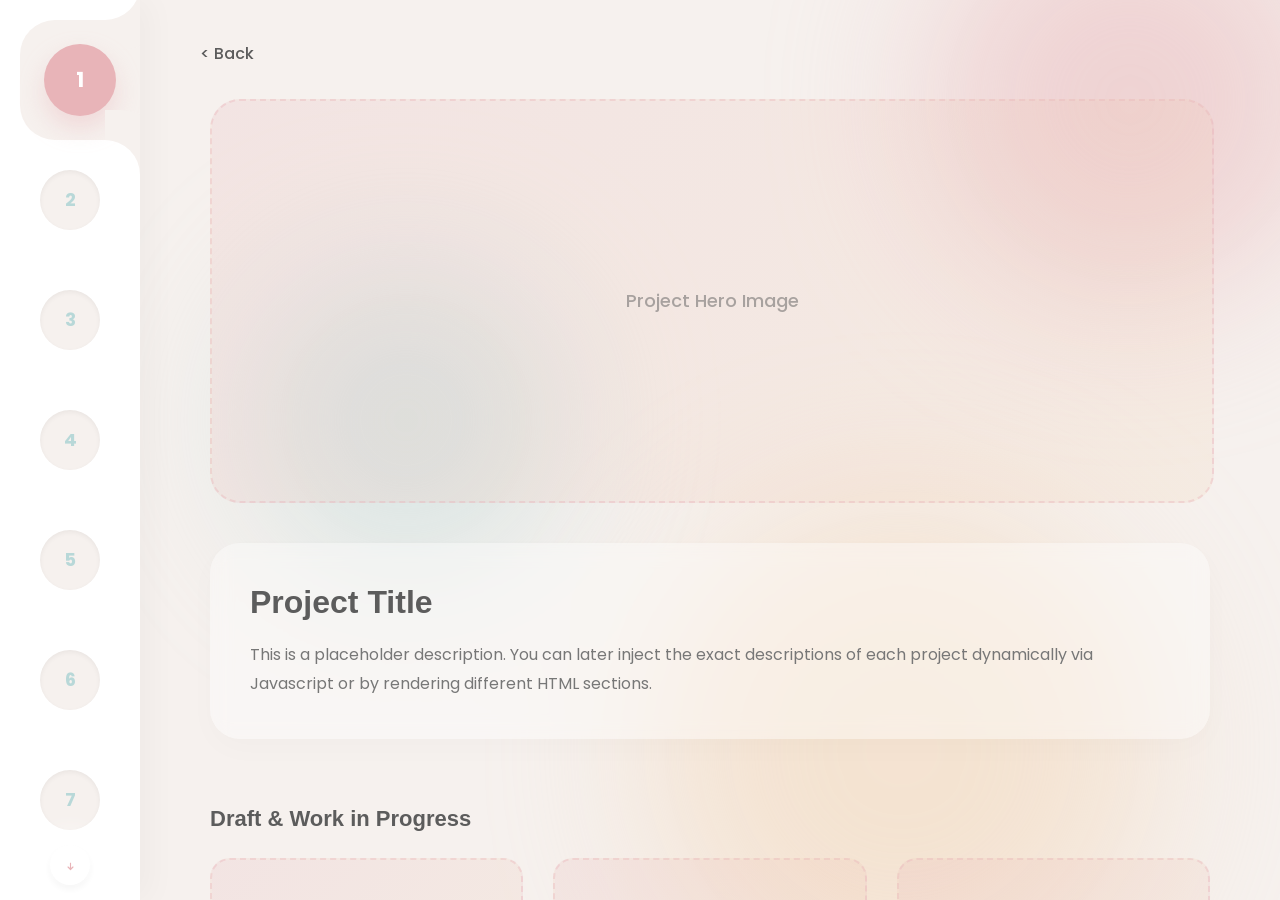
==== commit 30ce720a: "update" ====
--- a/portfolio.html
+++ b/portfolio.html
@@ -1,281 +1,525 @@
 <!DOCTYPE html>
-<html>
-
+<html lang="en">
 <head>
 	<meta charset="utf-8">
 	<meta http-equiv="X-UA-Compatible" content="IE=edge">
 	<title>Portfolio - My Projects</title>
 	<meta name="viewport" content="width=device-width, initial-scale=1">
 	<link rel="stylesheet" href="css/style.css">
+	<link rel="stylesheet" href="css/icomoon.css">
+	<link href="https://fonts.googleapis.com/css2?family=Poppins:wght@400;500;600;700&display=swap" rel="stylesheet">
+	
 	<style>
+		/* Global */
 		body {
 			background: #F6F1EE;
 			font-family: 'Poppins', sans-serif;
 			color: #5c5c5c;
 			margin: 0;
 			padding: 0;
-			min-height: 100vh;
+			height: 100vh;
+			display: flex;
+			overflow: hidden;
+		}
+
+		.app-container {
+			display: flex;
+			width: 100%;
+			height: 100%;
+		}
+
+		/* Blob Background in Main Content */
+		.main-content {
+			flex: 1;
+			position: relative;
+			height: 100vh;
+			overflow-y: auto;
+			padding: 40px 60px;
+			box-sizing: border-box;
+		}
+        
+		.main-content::-webkit-scrollbar {
+			width: 8px;
+		}
+		.main-content::-webkit-scrollbar-thumb {
+			background: rgba(92, 92, 92, 0.2);
+			border-radius: 10px;
+		}
+
+		.blob {
+			position: fixed;
+			border-radius: 50%;
+			filter: blur(80px);
+			opacity: 0.5;
+			z-index: -1;
+			animation: float 12s infinite ease-in-out alternate;
+		}
+		.blob-1 {
+			width: 400px; height: 400px;
+			background: #e8b4b8;
+			top: -100px; right: -50px;
+		}
+		.blob-2 {
+			width: 500px; height: 500px;
+			background: #f3d5b5;
+			bottom: -100px; right: 10%;
+			animation-delay: -4s;
+			animation-duration: 15s;
+		}
+		.blob-3 {
+			width: 300px; height: 300px;
+			background: #b8d8d8;
+			top: 30%; left: 20%;
+			animation-delay: -7s;
+		}
+
+		@keyframes float {
+			0% { transform: translateY(0) scale(1); }
+			100% { transform: translateY(-40px) scale(1.05); }
+		}
+
+		/* Header & Back Button */
+		.main-header {
+			margin-bottom: 30px;
+		}
+		.back-link {
+			display: inline-flex;
+			align-items: center;
+			color: #5c5c5c;
+			font-size: 16px;
+			font-weight: 500;
+			text-decoration: none;
+			transition: all 0.3s ease;
+			cursor: pointer;
+		}
+		.back-link:hover {
+			color: #e8b4b8;
+			transform: translateX(-5px);
+		}
+
+		/* Sidebar Layout */
+		.sidebar-container {
+			width: 140px;
+			min-width: 140px;
+			height: 100vh;
+			background: #ffffff;
 			display: flex;
 			flex-direction: column;
-		}
-
-		.portfolio-header {
-			width: 100%;
+			box-shadow: 10px 0 30px rgba(0,0,0,0.03);
 			position: relative;
-		}
-
-		.btn-back {
-			position: absolute;
-			top: 40px;
-			left: 40px;
-			width: 50px;
-			height: 50px;
-			background: rgba(232, 180, 184, 0.2);
-			color: #e8b4b8;
+			z-index: 10;
+		}
+
+		.sidebar-scroll {
+			flex: 1;
+			overflow-y: auto;
+			ms-overflow-style: none; 
+			scrollbar-width: none;
+			padding: 20px 0 80px 0;
+			position: relative;
+		}
+		.sidebar-scroll::-webkit-scrollbar {
+			display: none;
+		}
+
+		.nav-item {
+			width: 140px;
+			height: 120px;
+			position: relative;
+			display: flex;
+			justify-content: center;
+			align-items: center;
+			cursor: pointer;
+			background: transparent;
+			transition: all 0.3s ease;
+		}
+
+		.temp-circle {
+			width: 60px;
+			height: 60px;
 			border-radius: 50%;
+			background: #f6f1ee;
+			transition: all 0.4s cubic-bezier(0.175, 0.885, 0.32, 1.275);
+			box-shadow: inset 0 2px 5px rgba(0,0,0,0.05);
 			display: flex;
 			align-items: center;
 			justify-content: center;
-			text-decoration: none;
-			transition: all 0.3s ease;
-			z-index: 10;
-		}
-
-		.btn-back svg {
-			width: 24px;
-			height: 24px;
-			fill: currentColor;
-		}
-
-		.btn-back:hover {
+			color: #b8d8d8;
+			font-weight: bold;
+			font-size: 18px;
+		}
+
+		.nav-item:hover .temp-circle {
+			transform: scale(1.1);
+			background: #f3d5b5;
+		}
+
+		/* Active Cutout Logic */
+		.nav-item.active {
+			background: #F6F1EE;
+			border-top-left-radius: 35px;
+			border-bottom-left-radius: 35px;
+			width: 120px;
+			margin-left: 20px;
+		}
+		.nav-item.active .temp-circle {
 			background: #e8b4b8;
 			color: #fff;
-			transform: scale(1.1);
-		}
-
-		.section-title {
+			transform: scale(1.2);
+			box-shadow: 0 10px 20px rgba(232, 180, 184, 0.4);
+		}
+
+		.nav-item.active::before {
+			content: '';
+			position: absolute;
+			top: -35px;
+			right: 0;
+			width: 35px;
+			height: 35px;
+			border-bottom-right-radius: 35px;
+			box-shadow: 15px 15px 0 15px #F6F1EE;
+			pointer-events: none;
+		}
+
+		.nav-item.active::after {
+			content: '';
+			position: absolute;
+			bottom: -35px;
+			right: 0;
+			width: 35px;
+			height: 35px;
+			border-top-right-radius: 35px;
+			box-shadow: 15px -15px 0 15px #F6F1EE;
+			pointer-events: none;
+		}
+
+		/* Scroll Helper */
+		.scroll-helper {
+			position: absolute;
+			bottom: 15px;
+			left: 50%;
+			transform: translateX(-50%);
+			width: 40px;
+			height: 40px;
+			display: flex;
+			align-items: center;
+			justify-content: center;
+			background: #ffffff;
+			border-radius: 50%;
+			box-shadow: 0 -10px 30px rgba(255,255,255,0.9), 0 4px 10px rgba(0,0,0,0.05);
+			color: #e8b4b8;
+			animation: bounce 2s infinite;
+			pointer-events: none;
+			transition: opacity 0.3s ease;
+		}
+
+		@keyframes bounce {
+			0%, 20%, 50%, 80%, 100% { transform: translateX(-50%) translateY(0); }
+			40% { transform: translateX(-50%) translateY(-10px); }
+			60% { transform: translateX(-50%) translateY(-5px); }
+		}
+
+		/* Project Display Area */
+		.project-display {
+			max-width: 1000px;
+			margin: 0 auto;
+			opacity: 1;
+			transform: translateY(0);
+			transition: all 0.4s ease-out;
+		}
+
+		.temp-image {
+			background: linear-gradient(135deg, rgba(232, 180, 184, 0.2), rgba(243, 213, 181, 0.2));
+			display: flex;
+			align-items: center;
+			justify-content: center;
+			color: rgba(92, 92, 92, 0.5);
+			font-weight: 500;
+			font-size: 18px;
+			border-radius: 20px;
+			border: 2px dashed rgba(232, 180, 184, 0.4);
+		}
+
+		.project-hero {
+			width: 100%;
+			height: 400px;
+			margin-bottom: 40px;
+			border-radius: 30px;
+		}
+
+		.project-info {
+			margin-bottom: 60px;
+			background: rgba(255, 255, 255, 0.4);
+			backdrop-filter: blur(10px);
+			-webkit-backdrop-filter: blur(10px);
+			padding: 40px;
+			border-radius: 30px;
+			box-shadow: 0 10px 30px rgba(0,0,0,0.02);
+		}
+
+		.project-title {
+			font-size: 32px;
+			font-weight: 700;
 			color: #5c5c5c;
+			margin: 0 0 20px 0;
+			line-height: 1.2;
+		}
+
+		.project-desc {
+			font-size: 16px;
+			line-height: 1.8;
+			color: #777;
+			margin: 0;
+		}
+
+		.wip-section {
+			margin-bottom: 60px;
+		}
+
+		.wip-title {
 			font-size: 22px;
 			font-weight: 600;
 			margin: 0 0 20px 0;
-			text-align: left;
-			width: 100%;
-			max-width: 1400px;
-		}
-
-		.portfolio-grid-container {
-			flex: 1;
-			display: flex;
-			flex-direction: column;
-			align-items: center;
-			padding: 50px 80px 80px;
-			width: 100%;
-			box-sizing: border-box;
-		}
-
-		.portfolio-grid {
+			color: #5c5c5c;
+		}
+
+		.wip-grid {
 			display: grid;
-			grid-template-columns: repeat(4, 1fr);
-			gap: 40px;
-			width: 100%;
-			max-width: 1400px;
-			margin-bottom: 50px;
-		}
-
-		.portfolio-square {
-			background-color: #f3d5b5;
+			grid-template-columns: repeat(3, 1fr);
+			gap: 30px;
+		}
+
+		.wip-card {
+			height: 250px;
 			border-radius: 20px;
-			cursor: pointer;
-			background-size: cover;
-			background-position: center;
-			transition: transform 0.3s ease, box-shadow 0.3s ease;
-			box-shadow: 0 5px 15px rgba(0,0,0,0.05);
-			position: relative;
-			overflow: hidden;
-			aspect-ratio: 1; /* Makes them perfect squares */
-		}
-
-		.portfolio-square::after {
-			content: '';
-			position: absolute;
-			inset: 0;
-			background: linear-gradient(to top, rgba(0,0,0,0.4), transparent);
-			opacity: 0;
-			transition: opacity 0.3s ease;
-		}
-
-		.portfolio-square:hover {
-			transform: translateY(-5px);
-			box-shadow: 0 15px 30px rgba(0,0,0,0.1);
-		}
-
-		.portfolio-square:hover::after {
-			opacity: 1;
-		}
-
+		}
+
+		/* Responsive */
 		@media screen and (max-width: 992px) {
-			.portfolio-grid {
+			.wip-grid {
 				grid-template-columns: repeat(2, 1fr);
 			}
 		}
 
+		@media screen and (max-width: 768px) {
+			.app-container {
+				flex-direction: column;
+			}
+			.sidebar-container {
+				width: 100%;
+				height: 100px;
+				min-height: 100px;
+				flex-direction: row;
+				border-radius: 0;
+				box-shadow: 0 5px 20px rgba(0,0,0,0.05);
+			}
+			.sidebar-scroll {
+				display: flex;
+				flex-direction: row;
+				padding: 0 20px;
+				align-items: center;
+			}
+			.nav-item {
+				width: 80px;
+				height: 100px;
+			}
+			.nav-item.active {
+				margin-left: 0;
+				margin-top: 15px;
+				background: #F6F1EE;
+				border-radius: 0;
+				border-top-left-radius: 25px;
+				border-top-right-radius: 25px;
+				height: 85px;
+				width: 96px;
+			}
+			.nav-item.active::before {
+				top: auto; bottom: 0;
+				right: auto; left: -25px;
+				width: 25px; height: 25px;
+				border-radius: 0;
+				border-bottom-right-radius: 25px;
+				box-shadow: 10px 10px 0 10px #F6F1EE;
+			}
+			.nav-item.active::after {
+				top: auto; bottom: 0;
+				right: -25px;
+				width: 25px; height: 25px;
+				border-radius: 0;
+				border-bottom-left-radius: 25px;
+				box-shadow: -10px 10px 0 10px #F6F1EE;
+			}
+			.temp-circle {
+				width: 50px; height: 50px;
+			}
+			.scroll-helper {
+				display: none;
+			}
+			.main-content {
+				padding: 30px 20px;
+			}
+			.project-hero {
+				height: 250px;
+			}
+		}
+
 		@media screen and (max-width: 576px) {
-			.portfolio-grid-container {
-				padding: 80px 20px 40px;
-			}
-			.btn-back {
-				top: 15px;
-				left: 15px;
-				width: 40px;
-				height: 40px;
-			}
-			.portfolio-grid {
+			.wip-grid {
 				grid-template-columns: 1fr;
-				gap: 20px;
-			}
-			.portfolio-square {
-				min-height: auto;
-			}
-		}
-
-		/* Modal overlay */
-		.portfolio-modal {
-			position: fixed;
-			top: 0;
-			left: 0;
-			width: 100%;
-			height: 100%;
-			background: rgba(92, 92, 92, 0.9);
-			backdrop-filter: blur(5px);
-			-webkit-backdrop-filter: blur(5px);
-			z-index: 9999;
-			display: flex;
-			align-items: center;
-			justify-content: center;
-			opacity: 0;
-			pointer-events: none;
-			transition: opacity 0.4s ease;
-			padding: 40px; /* nice gap on four sides */
-			box-sizing: border-box;
-		}
-
-		.portfolio-modal.active {
-			opacity: 1;
-			pointer-events: auto;
-		}
-
-		.modal-content {
-			width: 100%;
-			height: 100%;
-			background-color: #fff;
-			border-radius: 20px;
-			background-size: contain;
-			background-repeat: no-repeat;
-			background-position: center;
-			position: relative;
-			box-shadow: 0 20px 50px rgba(0,0,0,0.3);
-			transform: scale(0.95);
-			transition: transform 0.4s cubic-bezier(0.175, 0.885, 0.32, 1.275);
-		}
-
-		.portfolio-modal.active .modal-content {
-			transform: scale(1);
-		}
-
-		.modal-close {
-			position: absolute;
-			top: -15px;
-			right: -15px;
-			width: 40px;
-			height: 40px;
-			background: #e8b4b8;
-			color: #fff;
-			border-radius: 50%;
-			display: flex;
-			align-items: center;
-			justify-content: center;
-			font-size: 24px;
-			font-weight: bold;
-			cursor: pointer;
-			box-shadow: 0 5px 15px rgba(0,0,0,0.2);
-			transition: transform 0.3s ease, background 0.3s ease;
-		}
-
-		.modal-close:hover {
-			transform: scale(1.1) rotate(90deg);
-			background: #F3D5B5;
-		}
-
-		@media screen and (max-width: 768px) {
-			.portfolio-modal {
-				padding: 20px;
 			}
 		}
 	</style>
 </head>
-
 <body>
-	<div class="portfolio-header">
-		<a href="index.html" class="btn-back" title="Back to Home">
-			<svg viewBox="0 0 24 24">
-				<path d="M10 20v-6h4v6h5v-8h3L12 3 2 12h3v8z" />
-			</svg>
-		</a>
+	<div class="app-container">
+		<!-- Sidebar -->
+		<nav class="sidebar-container">
+			<div class="sidebar-scroll" id="nav-list">
+				<div class="nav-item active" data-index="0">
+					<div class="temp-circle">1</div>
+				</div>
+				<div class="nav-item" data-index="1">
+					<div class="temp-circle">2</div>
+				</div>
+				<div class="nav-item" data-index="2">
+					<div class="temp-circle">3</div>
+				</div>
+				<div class="nav-item" data-index="3">
+					<div class="temp-circle">4</div>
+				</div>
+				<div class="nav-item" data-index="4">
+					<div class="temp-circle">5</div>
+				</div>
+				<div class="nav-item" data-index="5">
+					<div class="temp-circle">6</div>
+				</div>
+				<div class="nav-item" data-index="6">
+					<div class="temp-circle">7</div>
+				</div>
+			</div>
+			<div class="scroll-helper" id="scrollHelper">
+				<i class="icon-arrow-down"></i>
+			</div>
+		</nav>
+
+		<!-- Main Content -->
+		<main class="main-content" id="mainContent">
+			<!-- Background blobs -->
+			<div class="blob blob-1"></div>
+			<div class="blob blob-2"></div>
+			<div class="blob blob-3"></div>
+			
+			<header class="main-header">
+				<a href="index.html" class="back-link">&lt; Back</a>
+			</header>
+
+			<div class="project-display" id="project-display">
+				<div class="project-hero temp-image">
+					<span>Project Hero Image</span>
+				</div>
+				
+				<div class="project-info">
+					<h1 class="project-title">Project Title</h1>
+					<p class="project-desc">This is a placeholder description. You can later inject the exact descriptions of each project dynamically via Javascript or by rendering different HTML sections.</p>
+				</div>
+
+				<div class="wip-section">
+					<h3 class="wip-title">Draft & Work in Progress</h3>
+					<div class="wip-grid">
+						<div class="wip-card temp-image"><span>Draft Image</span></div>
+						<div class="wip-card temp-image"><span>Process Image</span></div>
+						<div class="wip-card temp-image"><span>Final Detail</span></div>
+					</div>
+				</div>
+			</div>
+		</main>
 	</div>
 
-	<div class="portfolio-grid-container">
-		<h2 class="section-title">Personal Projects</h2>
-		<div class="portfolio-grid">
-			<div class="portfolio-square js-modal-trigger" style="background-image: url('images/Project 1.jpg');"></div>
-			<div class="portfolio-square js-modal-trigger" style="background-image: url('images/Project 2.jpg');"></div>
-			<div class="portfolio-square js-modal-trigger" style="background-image: url('images/Project 3.jpg');"></div>
-			<div class="portfolio-square js-modal-trigger" style="background-image: url('images/Project 4.jpg');"></div>
-		</div>
-
-		<h2 class="section-title">Internship Projects</h2>
-		<div class="portfolio-grid">
-			<div class="portfolio-square js-modal-trigger" style="background-image: url('images/img-1.jpg');"></div>
-			<div class="portfolio-square js-modal-trigger" style="background-image: url('images/img-3.jpg');"></div>
-			<div class="portfolio-square js-modal-trigger" style="background-image: url('images/minos-illus.jpg');"></div>
-			<div class="portfolio-square js-modal-trigger" style="background-image: url('images/Project 5.jpg');"></div>
-		</div>
-	</div>
-
-	<!-- Modal -->
-	<div class="portfolio-modal" id="portfolioModal">
-		<div class="modal-content" id="modalImage">
-			<div class="modal-close" id="modalClose">×</div>
-		</div>
-	</div>
-
 	<script>
-		document.addEventListener('DOMContentLoaded', function() {
-			const triggers = document.querySelectorAll('.js-modal-trigger');
-			const modal = document.getElementById('portfolioModal');
-			const modalImg = document.getElementById('modalImage');
-			const closeBtn = document.getElementById('modalClose');
-
-			triggers.forEach(trigger => {
-				trigger.addEventListener('click', function() {
-					// Get the background image url
-					const bg = this.style.backgroundImage;
-					modalImg.style.backgroundImage = bg;
-					modal.classList.add('active');
+		document.addEventListener('DOMContentLoaded', () => {
+			const navItems = document.querySelectorAll('.nav-item');
+			const projectDisplay = document.getElementById('project-display');
+			const projectTitle = document.querySelector('.project-title');
+			const projectDesc = document.querySelector('.project-desc');
+			const mainContent = document.getElementById('mainContent');
+
+			// Temporary Project Data
+			const projectsData = [
+				{
+					title: "Whispering Cats",
+					desc: "Whispering Cats is my university final project. This game is designed to support SDG 3 — Good Health & Well-Being by promoting emotional awareness through gentle interaction and storytelling. It is a cozy clicker game designed to help players relax while learning simple mental health insights."
+				},
+				{
+					title: "The Velvet Brew",
+					desc: "A branding project for The Velvet Brew. A cozy library cafe that brings together two comforting things — warm drinks and good stories."
+				},
+				{
+					title: "Tales of Reverie",
+					desc: "A printed portfolio that blends fantasy illustration with the charm of a vintage book aesthetic. It features elegant typography paired with decorative ornaments and patterns to create a refined look, while maintaining a sense of simplicity to avoid feeling too overwhelming."
+				},
+				{
+					title: "Crayon Shinchan",
+					desc: "This project showcases my involvement in the Shinchan Exhibition during my internship, where I contributed to the design of social media content, merchandise, and various venue promotional materials. The work focused on maintaining brand consistency while creating engaging visuals suitable for both digital and physical applications."
+				},
+				{
+					title: "Digimon Adventure",
+					desc: "As part of the Digimon Exhibition project, I worked on designing a range of promotional materials including social media content, merchandise items, and on-site visuals. This project required adapting key visuals across different formats while ensuring clarity, consistency, and strong visual impact for event promotion."
+				},
+				{
+					title: "INCUBASE Studio",
+					desc: "During my internship at Incubase Studio, I was involved in creating a variety of multimedia design outputs, including social media posts, printed materials, and basic video editing. This experience allowed me to work on real client-based projects, strengthen my design workflow, and adapt content across multiple platforms and formats."
+				},
+				{
+					title: "Art Exhibitions",
+					desc: "A comprehensive showcase of my traditional art pieces exhibited during 'Message' and 'A Tribute to Life'. This includes key visuals, painting studies, and sculpture works demonstrating a blend of emotional storytelling and fine arts technique."
+				}
+			];
+
+			navItems.forEach(item => {
+				item.addEventListener('click', () => {
+					// Remove active from all
+					navItems.forEach(nav => nav.classList.remove('active'));
+					// Add active to clicked
+					item.classList.add('active');
+					
+					const idx = item.getAttribute('data-index');
+					const data = projectsData[idx];
+
+					// Fade out display
+					projectDisplay.style.opacity = 0;
+					projectDisplay.style.transform = 'translateY(15px)';
+					
+					setTimeout(() => {
+						// Update Content
+						if(data) {
+							projectTitle.textContent = data.title;
+							projectDesc.textContent = data.desc;
+						}
+						
+						// Fade in display
+						projectDisplay.style.opacity = 1;
+						projectDisplay.style.transform = 'translateY(0)';
+						
+						// Scroll to top of main content
+						mainContent.scrollTo({ top: 0, behavior: 'smooth' });
+					}, 300);
 				});
 			});
 
-			closeBtn.addEventListener('click', function() {
-				modal.classList.remove('active');
-			});
-
-			// Close when clicking outside the content
-			modal.addEventListener('click', function(e) {
-				if (e.target === modal) {
-					modal.classList.remove('active');
-				}
-			});
+			// Handle scroll down hint visibility
+			const sidebarScroll = document.getElementById('nav-list');
+			const scrollHelper = document.getElementById('scrollHelper');
+			
+			if (sidebarScroll && scrollHelper) {
+				sidebarScroll.addEventListener('scroll', () => {
+					if(sidebarScroll.scrollTop > 20) {
+						scrollHelper.style.opacity = '0';
+					} else {
+						scrollHelper.style.opacity = '1';
+					}
+				});
+			}
 		});
 	</script>
 </body>
-
 </html>
--- a/css/style.css
+++ b/css/style.css
@@ -2574,6 +2574,11 @@
   line-height: 1.5;
   text-align: justify;
   text-shadow: 1px 1px 3px rgba(0, 0, 0, 0.3);
+  display: -webkit-box;
+  -webkit-line-clamp: 1;
+  -webkit-box-orient: vertical;
+  overflow: hidden;
+  text-overflow: ellipsis;
 }
 
 @media screen and (max-width: 768px) {
@@ -2721,10 +2726,7 @@
   transition: transform 0.3s ease, background 0.3s ease;
 }
 
-.contact-item:hover i {
-  transform: scale(1.1);
-  background: rgba(232, 180, 184, 0.2);
-}
+
 
 .contact-item span,
 .contact-item a {
--- a/css/icomoon.css
+++ b/css/icomoon.css
@@ -0,0 +1,2377 @@
+@font-face {
+  font-family: 'icomoon';
+  src: url('../fonts/icomoon/icomoon.eot?6py85u');
+  src: url('../fonts/icomoon/icomoon.eot?6py85u#iefix') format('embedded-opentype'),
+    url('../fonts/icomoon/icomoon.ttf?6py85u') format('truetype'),
+    url('../fonts/icomoon/icomoon.woff?6py85u') format('woff'),
+    url('../fonts/icomoon/icomoon.svg?6py85u#icomoon') format('svg');
+  font-weight: normal;
+  font-style: normal;
+}
+
+[class^="icon-"],
+[class*=" icon-"] {
+  /* use !important to prevent issues with browser extensions that change fonts */
+  font-family: 'icomoon' !important;
+  font-style: normal;
+  font-weight: normal;
+  font-variant: normal;
+  text-transform: none;
+  line-height: 1;
+
+  /* Better Font Rendering =========== */
+  -webkit-font-smoothing: antialiased;
+  -moz-osx-font-smoothing: grayscale;
+}
+
+.icon-times:before {
+  content: "\e930";
+}
+
+.icon-tick:before {
+  content: "\e931";
+}
+
+.icon-plus:before {
+  content: "\e932";
+}
+
+.icon-minus:before {
+  content: "\e933";
+}
+
+.icon-equals:before {
+  content: "\e934";
+}
+
+.icon-divide:before {
+  content: "\e935";
+}
+
+.icon-chevron-right:before {
+  content: "\e936";
+}
+
+.icon-chevron-left:before {
+  content: "\e937";
+}
+
+.icon-arrow-right-thick:before {
+  content: "\e938";
+}
+
+.icon-arrow-left-thick:before {
+  content: "\e939";
+}
+
+.icon-th-small:before {
+  content: "\e93a";
+}
+
+.icon-th-menu:before {
+  content: "\e93b";
+}
+
+.icon-th-list:before {
+  content: "\e93c";
+}
+
+.icon-th-large:before {
+  content: "\e93d";
+}
+
+.icon-home:before {
+  content: "\e93e";
+}
+
+.icon-arrow-forward:before {
+  content: "\e93f";
+}
+
+.icon-arrow-back:before {
+  content: "\e940";
+}
+
+.icon-rss:before {
+  content: "\e941";
+}
+
+.icon-location:before {
+  content: "\e942";
+}
+
+.icon-link:before {
+  content: "\e943";
+}
+
+.icon-image:before {
+  content: "\e944";
+}
+
+.icon-arrow-up-thick:before {
+  content: "\e945";
+}
+
+.icon-arrow-down-thick:before {
+  content: "\e946";
+}
+
+.icon-starburst:before {
+  content: "\e947";
+}
+
+.icon-starburst-outline:before {
+  content: "\e948";
+}
+
+.icon-star3:before {
+  content: "\e949";
+}
+
+.icon-flow-children:before {
+  content: "\e94a";
+}
+
+.icon-export:before {
+  content: "\e94b";
+}
+
+.icon-delete2:before {
+  content: "\e94c";
+}
+
+.icon-delete-outline:before {
+  content: "\e94d";
+}
+
+.icon-cloud-storage:before {
+  content: "\e94e";
+}
+
+.icon-wi-fi:before {
+  content: "\e94f";
+}
+
+.icon-heart:before {
+  content: "\e950";
+}
+
+.icon-flash:before {
+  content: "\e951";
+}
+
+.icon-cancel:before {
+  content: "\e952";
+}
+
+.icon-backspace:before {
+  content: "\e953";
+}
+
+.icon-attachment:before {
+  content: "\e954";
+}
+
+.icon-arrow-move:before {
+  content: "\e955";
+}
+
+.icon-warning:before {
+  content: "\e956";
+}
+
+.icon-user:before {
+  content: "\e957";
+}
+
+.icon-radar:before {
+  content: "\e958";
+}
+
+.icon-lock-open:before {
+  content: "\e959";
+}
+
+.icon-lock-closed:before {
+  content: "\e95a";
+}
+
+.icon-location-arrow:before {
+  content: "\e95b";
+}
+
+.icon-info:before {
+  content: "\e95c";
+}
+
+.icon-user-delete:before {
+  content: "\e95d";
+}
+
+.icon-user-add:before {
+  content: "\e95e";
+}
+
+.icon-media-pause:before {
+  content: "\e95f";
+}
+
+.icon-group:before {
+  content: "\e960";
+}
+
+.icon-chart-pie:before {
+  content: "\e961";
+}
+
+.icon-chart-line:before {
+  content: "\e962";
+}
+
+.icon-chart-bar:before {
+  content: "\e963";
+}
+
+.icon-chart-area:before {
+  content: "\e964";
+}
+
+.icon-video:before {
+  content: "\e965";
+}
+
+.icon-point-of-interest:before {
+  content: "\e966";
+}
+
+.icon-infinity:before {
+  content: "\e967";
+}
+
+.icon-globe:before {
+  content: "\e968";
+}
+
+.icon-eye:before {
+  content: "\e969";
+}
+
+.icon-cog:before {
+  content: "\e96a";
+}
+
+.icon-camera:before {
+  content: "\e96b";
+}
+
+.icon-upload:before {
+  content: "\e96c";
+}
+
+.icon-scissors:before {
+  content: "\e96d";
+}
+
+.icon-refresh:before {
+  content: "\e96e";
+}
+
+.icon-pin:before {
+  content: "\e96f";
+}
+
+.icon-key:before {
+  content: "\e970";
+}
+
+.icon-info-large:before {
+  content: "\e971";
+}
+
+.icon-eject:before {
+  content: "\e972";
+}
+
+.icon-download:before {
+  content: "\e973";
+}
+
+.icon-zoom:before {
+  content: "\e974";
+}
+
+.icon-zoom-out:before {
+  content: "\e975";
+}
+
+.icon-zoom-in:before {
+  content: "\e976";
+}
+
+.icon-sort-numerically:before {
+  content: "\e977";
+}
+
+.icon-sort-alphabetically:before {
+  content: "\e978";
+}
+
+.icon-input-checked:before {
+  content: "\e979";
+}
+
+.icon-calender:before {
+  content: "\e97a";
+}
+
+.icon-world2:before {
+  content: "\e97b";
+}
+
+.icon-notes:before {
+  content: "\e97c";
+}
+
+.icon-code:before {
+  content: "\e97d";
+}
+
+.icon-arrow-sync:before {
+  content: "\e97e";
+}
+
+.icon-arrow-shuffle:before {
+  content: "\e97f";
+}
+
+.icon-arrow-repeat:before {
+  content: "\e980";
+}
+
+.icon-arrow-minimise:before {
+  content: "\e981";
+}
+
+.icon-arrow-maximise:before {
+  content: "\e982";
+}
+
+.icon-arrow-loop:before {
+  content: "\e983";
+}
+
+.icon-anchor:before {
+  content: "\e984";
+}
+
+.icon-spanner:before {
+  content: "\e985";
+}
+
+.icon-puzzle:before {
+  content: "\e986";
+}
+
+.icon-power:before {
+  content: "\e987";
+}
+
+.icon-plane:before {
+  content: "\e988";
+}
+
+.icon-pi:before {
+  content: "\e989";
+}
+
+.icon-phone:before {
+  content: "\e98a";
+}
+
+.icon-microphone2:before {
+  content: "\e98b";
+}
+
+.icon-media-rewind:before {
+  content: "\e98c";
+}
+
+.icon-flag:before {
+  content: "\e98d";
+}
+
+.icon-adjust-brightness:before {
+  content: "\e98e";
+}
+
+.icon-waves:before {
+  content: "\e98f";
+}
+
+.icon-social-twitter:before {
+  content: "\e990";
+}
+
+.icon-social-facebook:before {
+  content: "\e991";
+}
+
+.icon-social-dribbble:before {
+  content: "\e992";
+}
+
+.icon-media-stop:before {
+  content: "\e993";
+}
+
+.icon-media-record:before {
+  content: "\e994";
+}
+
+.icon-media-play:before {
+  content: "\e995";
+}
+
+.icon-media-fast-forward:before {
+  content: "\e996";
+}
+
+.icon-media-eject:before {
+  content: "\e997";
+}
+
+.icon-social-vimeo:before {
+  content: "\e998";
+}
+
+.icon-social-tumbler:before {
+  content: "\e999";
+}
+
+.icon-social-skype:before {
+  content: "\e99a";
+}
+
+.icon-social-pinterest:before {
+  content: "\e99b";
+}
+
+.icon-social-linkedin:before {
+  content: "\e99c";
+}
+
+.icon-social-last-fm:before {
+  content: "\e99d";
+}
+
+.icon-social-github:before {
+  content: "\e99e";
+}
+
+.icon-social-flickr:before {
+  content: "\e99f";
+}
+
+.icon-at:before {
+  content: "\e9a0";
+}
+
+.icon-times-outline:before {
+  content: "\e9a1";
+}
+
+.icon-plus-outline:before {
+  content: "\e9a2";
+}
+
+.icon-minus-outline:before {
+  content: "\e9a3";
+}
+
+.icon-tick-outline:before {
+  content: "\e9a4";
+}
+
+.icon-th-large-outline:before {
+  content: "\e9a5";
+}
+
+.icon-equals-outline:before {
+  content: "\e9a6";
+}
+
+.icon-divide-outline:before {
+  content: "\e9a7";
+}
+
+.icon-chevron-right-outline:before {
+  content: "\e9a8";
+}
+
+.icon-chevron-left-outline:before {
+  content: "\e9a9";
+}
+
+.icon-arrow-right-outline:before {
+  content: "\e9aa";
+}
+
+.icon-arrow-left-outline:before {
+  content: "\e9ab";
+}
+
+.icon-th-small-outline:before {
+  content: "\e9ac";
+}
+
+.icon-th-menu-outline:before {
+  content: "\e9ad";
+}
+
+.icon-th-list-outline:before {
+  content: "\e9ae";
+}
+
+.icon-news2:before {
+  content: "\e9b1";
+}
+
+.icon-home-outline:before {
+  content: "\e9b2";
+}
+
+.icon-arrow-up-outline:before {
+  content: "\e9b3";
+}
+
+.icon-arrow-forward-outline:before {
+  content: "\e9b4";
+}
+
+.icon-arrow-down-outline:before {
+  content: "\e9b5";
+}
+
+.icon-arrow-back-outline:before {
+  content: "\e9b6";
+}
+
+.icon-trash3:before {
+  content: "\e9b7";
+}
+
+.icon-rss-outline:before {
+  content: "\e9b8";
+}
+
+.icon-message:before {
+  content: "\e9b9";
+}
+
+.icon-location-outline:before {
+  content: "\e9ba";
+}
+
+.icon-link-outline:before {
+  content: "\e9bb";
+}
+
+.icon-image-outline:before {
+  content: "\e9bc";
+}
+
+.icon-export-outline:before {
+  content: "\e9bd";
+}
+
+.icon-cross:before {
+  content: "\e9be";
+}
+
+.icon-wi-fi-outline:before {
+  content: "\e9bf";
+}
+
+.icon-star-outline:before {
+  content: "\e9c0";
+}
+
+.icon-media-pause-outline:before {
+  content: "\e9c1";
+}
+
+.icon-mail:before {
+  content: "\e9c2";
+}
+
+.icon-heart-outline:before {
+  content: "\e9c3";
+}
+
+.icon-flash-outline:before {
+  content: "\e9c4";
+}
+
+.icon-cancel-outline:before {
+  content: "\e9c5";
+}
+
+.icon-beaker:before {
+  content: "\e9c6";
+}
+
+.icon-arrow-move-outline:before {
+  content: "\e9c7";
+}
+
+.icon-watch2:before {
+  content: "\e9c8";
+}
+
+.icon-warning-outline:before {
+  content: "\e9c9";
+}
+
+.icon-time:before {
+  content: "\e9ca";
+}
+
+.icon-radar-outline:before {
+  content: "\e9cb";
+}
+
+.icon-lock-open-outline:before {
+  content: "\e9cc";
+}
+
+.icon-location-arrow-outline:before {
+  content: "\e9cd";
+}
+
+.icon-info-outline:before {
+  content: "\e9ce";
+}
+
+.icon-backspace-outline:before {
+  content: "\e9cf";
+}
+
+.icon-attachment-outline:before {
+  content: "\e9d0";
+}
+
+.icon-user-outline:before {
+  content: "\e9d1";
+}
+
+.icon-user-delete-outline:before {
+  content: "\e9d2";
+}
+
+.icon-user-add-outline:before {
+  content: "\e9d3";
+}
+
+.icon-lock-closed-outline:before {
+  content: "\e9d4";
+}
+
+.icon-group-outline:before {
+  content: "\e9d5";
+}
+
+.icon-chart-pie-outline:before {
+  content: "\e9d6";
+}
+
+.icon-chart-line-outline:before {
+  content: "\e9d7";
+}
+
+.icon-chart-bar-outline:before {
+  content: "\e9d8";
+}
+
+.icon-chart-area-outline:before {
+  content: "\e9d9";
+}
+
+.icon-video-outline:before {
+  content: "\e9da";
+}
+
+.icon-point-of-interest-outline:before {
+  content: "\e9db";
+}
+
+.icon-map:before {
+  content: "\e9dc";
+}
+
+.icon-key-outline:before {
+  content: "\e9dd";
+}
+
+.icon-infinity-outline:before {
+  content: "\e9de";
+}
+
+.icon-globe-outline:before {
+  content: "\e9df";
+}
+
+.icon-eye-outline:before {
+  content: "\e9e0";
+}
+
+.icon-cog-outline:before {
+  content: "\e9e1";
+}
+
+.icon-camera-outline:before {
+  content: "\e9e2";
+}
+
+.icon-upload-outline:before {
+  content: "\e9e3";
+}
+
+.icon-support:before {
+  content: "\e9e4";
+}
+
+.icon-scissors-outline:before {
+  content: "\e9e5";
+}
+
+.icon-refresh-outline:before {
+  content: "\e9e6";
+}
+
+.icon-info-large-outline:before {
+  content: "\e9e7";
+}
+
+.icon-eject-outline:before {
+  content: "\e9e8";
+}
+
+.icon-download-outline:before {
+  content: "\e9e9";
+}
+
+.icon-battery-mid:before {
+  content: "\e9ea";
+}
+
+.icon-battery-low:before {
+  content: "\e9eb";
+}
+
+.icon-battery-high:before {
+  content: "\e9ec";
+}
+
+.icon-zoom-outline:before {
+  content: "\e9ed";
+}
+
+.icon-zoom-out-outline:before {
+  content: "\e9ee";
+}
+
+.icon-zoom-in-outline:before {
+  content: "\e9ef";
+}
+
+.icon-tag3:before {
+  content: "\e9f0";
+}
+
+.icon-tabs-outline:before {
+  content: "\e9f1";
+}
+
+.icon-pin-outline:before {
+  content: "\e9f2";
+}
+
+.icon-message-typing:before {
+  content: "\e9f3";
+}
+
+.icon-directions:before {
+  content: "\e9f4";
+}
+
+.icon-battery-full:before {
+  content: "\e9f5";
+}
+
+.icon-battery-charge:before {
+  content: "\e9f6";
+}
+
+.icon-pipette:before {
+  content: "\e9f7";
+}
+
+.icon-pencil:before {
+  content: "\e9f8";
+}
+
+.icon-folder:before {
+  content: "\e9f9";
+}
+
+.icon-folder-delete:before {
+  content: "\e9fa";
+}
+
+.icon-folder-add:before {
+  content: "\e9fb";
+}
+
+.icon-edit:before {
+  content: "\e9fc";
+}
+
+.icon-document:before {
+  content: "\e9fd";
+}
+
+.icon-document-delete:before {
+  content: "\e9fe";
+}
+
+.icon-document-add:before {
+  content: "\e9ff";
+}
+
+.icon-brush:before {
+  content: "\ea00";
+}
+
+.icon-thumbs-up:before {
+  content: "\ea01";
+}
+
+.icon-thumbs-down:before {
+  content: "\ea02";
+}
+
+.icon-pen:before {
+  content: "\ea03";
+}
+
+.icon-sort-numerically-outline:before {
+  content: "\ea04";
+}
+
+.icon-sort-alphabetically-outline:before {
+  content: "\ea05";
+}
+
+.icon-social-last-fm-circular:before {
+  content: "\ea06";
+}
+
+.icon-social-github-circular:before {
+  content: "\ea07";
+}
+
+.icon-compass:before {
+  content: "\ea08";
+}
+
+.icon-bookmark:before {
+  content: "\ea09";
+}
+
+.icon-input-checked-outline:before {
+  content: "\ea0a";
+}
+
+.icon-code-outline:before {
+  content: "\ea0b";
+}
+
+.icon-calender-outline:before {
+  content: "\ea0c";
+}
+
+.icon-business-card:before {
+  content: "\ea0d";
+}
+
+.icon-arrow-up:before {
+  content: "\ea0e";
+}
+
+.icon-arrow-sync-outline:before {
+  content: "\ea0f";
+}
+
+.icon-arrow-right:before {
+  content: "\ea10";
+}
+
+.icon-arrow-repeat-outline:before {
+  content: "\ea11";
+}
+
+.icon-arrow-loop-outline:before {
+  content: "\ea12";
+}
+
+.icon-arrow-left:before {
+  content: "\ea13";
+}
+
+.icon-flow-switch:before {
+  content: "\ea14";
+}
+
+.icon-flow-parallel:before {
+  content: "\ea15";
+}
+
+.icon-flow-merge:before {
+  content: "\ea16";
+}
+
+.icon-document-text:before {
+  content: "\ea17";
+}
+
+.icon-clipboard:before {
+  content: "\ea18";
+}
+
+.icon-calculator:before {
+  content: "\ea19";
+}
+
+.icon-arrow-minimise-outline:before {
+  content: "\ea1a";
+}
+
+.icon-arrow-maximise-outline:before {
+  content: "\ea1b";
+}
+
+.icon-arrow-down:before {
+  content: "\ea1c";
+}
+
+.icon-gift:before {
+  content: "\ea1d";
+}
+
+.icon-film:before {
+  content: "\ea1e";
+}
+
+.icon-database:before {
+  content: "\ea1f";
+}
+
+.icon-bell:before {
+  content: "\ea20";
+}
+
+.icon-anchor-outline:before {
+  content: "\ea21";
+}
+
+.icon-adjust-contrast:before {
+  content: "\ea22";
+}
+
+.icon-world-outline:before {
+  content: "\ea23";
+}
+
+.icon-shopping-bag:before {
+  content: "\ea24";
+}
+
+.icon-power-outline:before {
+  content: "\ea25";
+}
+
+.icon-notes-outline:before {
+  content: "\ea26";
+}
+
+.icon-device-tablet:before {
+  content: "\ea27";
+}
+
+.icon-device-phone:before {
+  content: "\ea28";
+}
+
+.icon-device-laptop:before {
+  content: "\ea29";
+}
+
+.icon-device-desktop:before {
+  content: "\ea2a";
+}
+
+.icon-briefcase:before {
+  content: "\ea2b";
+}
+
+.icon-stopwatch:before {
+  content: "\ea2c";
+}
+
+.icon-spanner-outline:before {
+  content: "\ea2d";
+}
+
+.icon-puzzle-outline:before {
+  content: "\ea2e";
+}
+
+.icon-printer:before {
+  content: "\ea2f";
+}
+
+.icon-pi-outline:before {
+  content: "\ea30";
+}
+
+.icon-lightbulb:before {
+  content: "\ea31";
+}
+
+.icon-flag-outline:before {
+  content: "\ea32";
+}
+
+.icon-contacts:before {
+  content: "\ea33";
+}
+
+.icon-archive2:before {
+  content: "\ea34";
+}
+
+.icon-weather-stormy:before {
+  content: "\ea35";
+}
+
+.icon-weather-shower:before {
+  content: "\ea36";
+}
+
+.icon-weather-partly-sunny:before {
+  content: "\ea37";
+}
+
+.icon-weather-downpour:before {
+  content: "\ea38";
+}
+
+.icon-weather-cloudy:before {
+  content: "\ea39";
+}
+
+.icon-plane-outline:before {
+  content: "\ea3a";
+}
+
+.icon-phone-outline:before {
+  content: "\ea3b";
+}
+
+.icon-microphone-outline:before {
+  content: "\ea3c";
+}
+
+.icon-weather-windy:before {
+  content: "\ea3d";
+}
+
+.icon-weather-windy-cloudy:before {
+  content: "\ea3e";
+}
+
+.icon-weather-sunny:before {
+  content: "\ea3f";
+}
+
+.icon-weather-snow:before {
+  content: "\ea40";
+}
+
+.icon-weather-night:before {
+  content: "\ea41";
+}
+
+.icon-media-stop-outline:before {
+  content: "\ea42";
+}
+
+.icon-media-rewind-outline:before {
+  content: "\ea43";
+}
+
+.icon-media-record-outline:before {
+  content: "\ea44";
+}
+
+.icon-media-play-outline:before {
+  content: "\ea45";
+}
+
+.icon-media-fast-forward-outline:before {
+  content: "\ea46";
+}
+
+.icon-media-eject-outline:before {
+  content: "\ea47";
+}
+
+.icon-wine:before {
+  content: "\ea48";
+}
+
+.icon-waves-outline:before {
+  content: "\ea49";
+}
+
+.icon-ticket:before {
+  content: "\ea4a";
+}
+
+.icon-tags:before {
+  content: "\ea4b";
+}
+
+.icon-plug:before {
+  content: "\ea4c";
+}
+
+.icon-headphones:before {
+  content: "\ea4d";
+}
+
+.icon-credit-card:before {
+  content: "\ea4e";
+}
+
+.icon-coffee:before {
+  content: "\ea4f";
+}
+
+.icon-book:before {
+  content: "\ea50";
+}
+
+.icon-beer:before {
+  content: "\ea51";
+}
+
+.icon-volume2:before {
+  content: "\ea52";
+}
+
+.icon-volume-up:before {
+  content: "\ea53";
+}
+
+.icon-volume-mute:before {
+  content: "\ea54";
+}
+
+.icon-volume-down:before {
+  content: "\ea55";
+}
+
+.icon-social-vimeo-circular:before {
+  content: "\ea56";
+}
+
+.icon-social-twitter-circular:before {
+  content: "\ea57";
+}
+
+.icon-social-pinterest-circular:before {
+  content: "\ea58";
+}
+
+.icon-social-linkedin-circular:before {
+  content: "\ea59";
+}
+
+.icon-social-facebook-circular:before {
+  content: "\ea5a";
+}
+
+.icon-social-dribbble-circular:before {
+  content: "\ea5b";
+}
+
+.icon-tree:before {
+  content: "\ea5c";
+}
+
+.icon-thermometer2:before {
+  content: "\ea5d";
+}
+
+.icon-social-tumbler-circular:before {
+  content: "\ea5e";
+}
+
+.icon-social-skype-outline:before {
+  content: "\ea5f";
+}
+
+.icon-social-flickr-circular:before {
+  content: "\ea60";
+}
+
+.icon-social-at-circular:before {
+  content: "\ea61";
+}
+
+.icon-shopping-cart:before {
+  content: "\ea62";
+}
+
+.icon-messages:before {
+  content: "\ea63";
+}
+
+.icon-leaf:before {
+  content: "\ea64";
+}
+
+.icon-feather:before {
+  content: "\ea65";
+}
+
+.icon-eye2:before {
+  content: "\e064";
+}
+
+.icon-paper-clip:before {
+  content: "\e065";
+}
+
+.icon-mail5:before {
+  content: "\e066";
+}
+
+.icon-toggle:before {
+  content: "\e067";
+}
+
+.icon-layout:before {
+  content: "\e068";
+}
+
+.icon-link2:before {
+  content: "\e069";
+}
+
+.icon-bell2:before {
+  content: "\e06a";
+}
+
+.icon-lock3:before {
+  content: "\e06b";
+}
+
+.icon-unlock:before {
+  content: "\e06c";
+}
+
+.icon-ribbon2:before {
+  content: "\e06d";
+}
+
+.icon-image2:before {
+  content: "\e06e";
+}
+
+.icon-signal:before {
+  content: "\e06f";
+}
+
+.icon-target3:before {
+  content: "\e070";
+}
+
+.icon-clipboard3:before {
+  content: "\e071";
+}
+
+.icon-clock3:before {
+  content: "\e072";
+}
+
+.icon-watch:before {
+  content: "\e073";
+}
+
+.icon-air-play:before {
+  content: "\e074";
+}
+
+.icon-camera3:before {
+  content: "\e075";
+}
+
+.icon-video2:before {
+  content: "\e076";
+}
+
+.icon-disc:before {
+  content: "\e077";
+}
+
+.icon-printer3:before {
+  content: "\e078";
+}
+
+.icon-monitor:before {
+  content: "\e079";
+}
+
+.icon-server:before {
+  content: "\e07a";
+}
+
+.icon-cog2:before {
+  content: "\e07b";
+}
+
+.icon-heart3:before {
+  content: "\e07c";
+}
+
+.icon-paragraph:before {
+  content: "\e07d";
+}
+
+.icon-align-justify:before {
+  content: "\e07e";
+}
+
+.icon-align-left:before {
+  content: "\e07f";
+}
+
+.icon-align-center:before {
+  content: "\e080";
+}
+
+.icon-align-right:before {
+  content: "\e081";
+}
+
+.icon-book2:before {
+  content: "\e082";
+}
+
+.icon-layers2:before {
+  content: "\e083";
+}
+
+.icon-stack2:before {
+  content: "\e084";
+}
+
+.icon-stack-2:before {
+  content: "\e085";
+}
+
+.icon-paper:before {
+  content: "\e086";
+}
+
+.icon-paper-stack:before {
+  content: "\e087";
+}
+
+.icon-search3:before {
+  content: "\e088";
+}
+
+.icon-zoom-in2:before {
+  content: "\e089";
+}
+
+.icon-zoom-out2:before {
+  content: "\e08a";
+}
+
+.icon-reply2:before {
+  content: "\e08b";
+}
+
+.icon-circle-plus:before {
+  content: "\e08c";
+}
+
+.icon-circle-minus:before {
+  content: "\e08d";
+}
+
+.icon-circle-check:before {
+  content: "\e08e";
+}
+
+.icon-circle-cross:before {
+  content: "\e08f";
+}
+
+.icon-square-plus:before {
+  content: "\e090";
+}
+
+.icon-square-minus:before {
+  content: "\e091";
+}
+
+.icon-square-check:before {
+  content: "\e092";
+}
+
+.icon-square-cross:before {
+  content: "\e093";
+}
+
+.icon-microphone:before {
+  content: "\e094";
+}
+
+.icon-record:before {
+  content: "\e095";
+}
+
+.icon-skip-back:before {
+  content: "\e096";
+}
+
+.icon-rewind:before {
+  content: "\e097";
+}
+
+.icon-play4:before {
+  content: "\e098";
+}
+
+.icon-pause3:before {
+  content: "\e099";
+}
+
+.icon-stop3:before {
+  content: "\e09a";
+}
+
+.icon-fast-forward:before {
+  content: "\e09b";
+}
+
+.icon-skip-forward:before {
+  content: "\e09c";
+}
+
+.icon-shuffle2:before {
+  content: "\e09d";
+}
+
+.icon-repeat:before {
+  content: "\e09e";
+}
+
+.icon-folder2:before {
+  content: "\e09f";
+}
+
+.icon-umbrella:before {
+  content: "\e0a0";
+}
+
+.icon-moon:before {
+  content: "\e0a1";
+}
+
+.icon-thermometer:before {
+  content: "\e0a2";
+}
+
+.icon-drop:before {
+  content: "\e0a3";
+}
+
+.icon-sun2:before {
+  content: "\e0a4";
+}
+
+.icon-cloud3:before {
+  content: "\e0a5";
+}
+
+.icon-cloud-upload2:before {
+  content: "\e0a6";
+}
+
+.icon-cloud-download2:before {
+  content: "\e0a7";
+}
+
+.icon-upload4:before {
+  content: "\e0a8";
+}
+
+.icon-download4:before {
+  content: "\e0a9";
+}
+
+.icon-location3:before {
+  content: "\e0aa";
+}
+
+.icon-location-2:before {
+  content: "\e0ab";
+}
+
+.icon-map3:before {
+  content: "\e0ac";
+}
+
+.icon-battery:before {
+  content: "\e0ad";
+}
+
+.icon-head:before {
+  content: "\e0ae";
+}
+
+.icon-briefcase3:before {
+  content: "\e0af";
+}
+
+.icon-speech-bubble:before {
+  content: "\e0b0";
+}
+
+.icon-anchor2:before {
+  content: "\e0b1";
+}
+
+.icon-globe2:before {
+  content: "\e0b2";
+}
+
+.icon-box:before {
+  content: "\e0b3";
+}
+
+.icon-reload:before {
+  content: "\e0b4";
+}
+
+.icon-share3:before {
+  content: "\e0b5";
+}
+
+.icon-marquee:before {
+  content: "\e0b6";
+}
+
+.icon-marquee-plus:before {
+  content: "\e0b7";
+}
+
+.icon-marquee-minus:before {
+  content: "\e0b8";
+}
+
+.icon-tag:before {
+  content: "\e0b9";
+}
+
+.icon-power2:before {
+  content: "\e0ba";
+}
+
+.icon-command2:before {
+  content: "\e0bb";
+}
+
+.icon-alt:before {
+  content: "\e0bc";
+}
+
+.icon-esc:before {
+  content: "\e0bd";
+}
+
+.icon-bar-graph:before {
+  content: "\e0be";
+}
+
+.icon-bar-graph-2:before {
+  content: "\e0bf";
+}
+
+.icon-pie-graph:before {
+  content: "\e0c0";
+}
+
+.icon-star:before {
+  content: "\e0c1";
+}
+
+.icon-arrow-left3:before {
+  content: "\e0c2";
+}
+
+.icon-arrow-right3:before {
+  content: "\e0c3";
+}
+
+.icon-arrow-up3:before {
+  content: "\e0c4";
+}
+
+.icon-arrow-down3:before {
+  content: "\e0c5";
+}
+
+.icon-volume:before {
+  content: "\e0c6";
+}
+
+.icon-mute:before {
+  content: "\e0c7";
+}
+
+.icon-content-right:before {
+  content: "\e100";
+}
+
+.icon-content-left:before {
+  content: "\e101";
+}
+
+.icon-grid2:before {
+  content: "\e102";
+}
+
+.icon-grid-2:before {
+  content: "\e103";
+}
+
+.icon-columns:before {
+  content: "\e104";
+}
+
+.icon-loader:before {
+  content: "\e105";
+}
+
+.icon-bag:before {
+  content: "\e106";
+}
+
+.icon-ban:before {
+  content: "\e107";
+}
+
+.icon-flag3:before {
+  content: "\e108";
+}
+
+.icon-trash:before {
+  content: "\e109";
+}
+
+.icon-expand2:before {
+  content: "\e110";
+}
+
+.icon-contract:before {
+  content: "\e111";
+}
+
+.icon-maximize:before {
+  content: "\e112";
+}
+
+.icon-minimize:before {
+  content: "\e113";
+}
+
+.icon-plus2:before {
+  content: "\e114";
+}
+
+.icon-minus2:before {
+  content: "\e115";
+}
+
+.icon-check:before {
+  content: "\e116";
+}
+
+.icon-cross2:before {
+  content: "\e117";
+}
+
+.icon-move:before {
+  content: "\e118";
+}
+
+.icon-delete:before {
+  content: "\e119";
+}
+
+.icon-menu5:before {
+  content: "\e120";
+}
+
+.icon-archive:before {
+  content: "\e121";
+}
+
+.icon-inbox:before {
+  content: "\e122";
+}
+
+.icon-outbox:before {
+  content: "\e123";
+}
+
+.icon-file:before {
+  content: "\e124";
+}
+
+.icon-file-add:before {
+  content: "\e125";
+}
+
+.icon-file-subtract:before {
+  content: "\e126";
+}
+
+.icon-help:before {
+  content: "\e127";
+}
+
+.icon-open:before {
+  content: "\e128";
+}
+
+.icon-ellipsis:before {
+  content: "\e129";
+}
+
+.icon-heart4:before {
+  content: "\e900";
+}
+
+.icon-cloud4:before {
+  content: "\e901";
+}
+
+.icon-star2:before {
+  content: "\e902";
+}
+
+.icon-tv2:before {
+  content: "\e903";
+}
+
+.icon-sound:before {
+  content: "\e904";
+}
+
+.icon-video3:before {
+  content: "\e905";
+}
+
+.icon-trash2:before {
+  content: "\e906";
+}
+
+.icon-user2:before {
+  content: "\e907";
+}
+
+.icon-key3:before {
+  content: "\e908";
+}
+
+.icon-search4:before {
+  content: "\e909";
+}
+
+.icon-settings:before {
+  content: "\e90a";
+}
+
+.icon-camera4:before {
+  content: "\e90b";
+}
+
+.icon-tag2:before {
+  content: "\e90c";
+}
+
+.icon-lock4:before {
+  content: "\e90d";
+}
+
+.icon-bulb:before {
+  content: "\e90e";
+}
+
+.icon-pen2:before {
+  content: "\e90f";
+}
+
+.icon-diamond:before {
+  content: "\e910";
+}
+
+.icon-display2:before {
+  content: "\e911";
+}
+
+.icon-location4:before {
+  content: "\e912";
+}
+
+.icon-eye3:before {
+  content: "\e913";
+}
+
+.icon-bubble3:before {
+  content: "\e914";
+}
+
+.icon-stack3:before {
+  content: "\e915";
+}
+
+.icon-cup:before {
+  content: "\e916";
+}
+
+.icon-phone3:before {
+  content: "\e917";
+}
+
+.icon-news:before {
+  content: "\e918";
+}
+
+.icon-mail6:before {
+  content: "\e919";
+}
+
+.icon-like:before {
+  content: "\e91a";
+}
+
+.icon-photo:before {
+  content: "\e91b";
+}
+
+.icon-note:before {
+  content: "\e91c";
+}
+
+.icon-clock4:before {
+  content: "\e91d";
+}
+
+.icon-paperplane:before {
+  content: "\e91e";
+}
+
+.icon-params:before {
+  content: "\e91f";
+}
+
+.icon-banknote:before {
+  content: "\e920";
+}
+
+.icon-data:before {
+  content: "\e921";
+}
+
+.icon-music2:before {
+  content: "\e922";
+}
+
+.icon-megaphone2:before {
+  content: "\e923";
+}
+
+.icon-study:before {
+  content: "\e924";
+}
+
+.icon-lab2:before {
+  content: "\e925";
+}
+
+.icon-food:before {
+  content: "\e926";
+}
+
+.icon-t-shirt:before {
+  content: "\e927";
+}
+
+.icon-fire2:before {
+  content: "\e928";
+}
+
+.icon-clip:before {
+  content: "\e929";
+}
+
+.icon-shop:before {
+  content: "\e92a";
+}
+
+.icon-calendar3:before {
+  content: "\e92b";
+}
+
+.icon-wallet2:before {
+  content: "\e92c";
+}
+
+.icon-vynil:before {
+  content: "\e92d";
+}
+
+.icon-truck2:before {
+  content: "\e92e";
+}
+
+.icon-world:before {
+  content: "\e92f";
+}
+
+.icon-spinner6:before {
+  content: "\e9af";
+}
+
+.icon-spinner7:before {
+  content: "\e9b0";
+}
+
+.icon-amazon:before {
+  content: "\eab7";
+}
+
+.icon-google:before {
+  content: "\eab8";
+}
+
+.icon-google2:before {
+  content: "\eab9";
+}
+
+.icon-google3:before {
+  content: "\eaba";
+}
+
+.icon-google-plus:before {
+  content: "\eabb";
+}
+
+.icon-google-plus2:before {
+  content: "\eabc";
+}
+
+.icon-google-plus3:before {
+  content: "\eabd";
+}
+
+.icon-hangouts:before {
+  content: "\eabe";
+}
+
+.icon-google-drive:before {
+  content: "\eabf";
+}
+
+.icon-facebook2:before {
+  content: "\eac0";
+}
+
+.icon-facebook22:before {
+  content: "\eac1";
+}
+
+.icon-instagram:before {
+  content: "\eac2";
+}
+
+.icon-whatsapp:before {
+  content: "\eac3";
+}
+
+.icon-spotify:before {
+  content: "\eac4";
+}
+
+.icon-telegram:before {
+  content: "\eac5";
+}
+
+.icon-twitter2:before {
+  content: "\eac6";
+}
+
+.icon-vine:before {
+  content: "\eac7";
+}
+
+.icon-vk:before {
+  content: "\eac8";
+}
+
+.icon-renren:before {
+  content: "\eac9";
+}
+
+.icon-sina-weibo:before {
+  content: "\eaca";
+}
+
+.icon-rss2:before {
+  content: "\eacb";
+}
+
+.icon-rss22:before {
+  content: "\eacc";
+}
+
+.icon-youtube:before {
+  content: "\eacd";
+}
+
+.icon-youtube2:before {
+  content: "\eace";
+}
+
+.icon-twitch:before {
+  content: "\eacf";
+}
+
+.icon-vimeo:before {
+  content: "\ead0";
+}
+
+.icon-vimeo2:before {
+  content: "\ead1";
+}
+
+.icon-lanyrd:before {
+  content: "\ead2";
+}
+
+.icon-flickr:before {
+  content: "\ead3";
+}
+
+.icon-flickr2:before {
+  content: "\ead4";
+}
+
+.icon-flickr3:before {
+  content: "\ead5";
+}
+
+.icon-flickr4:before {
+  content: "\ead6";
+}
+
+.icon-dribbble2:before {
+  content: "\ead7";
+}
+
+.icon-behance:before {
+  content: "\ead8";
+}
+
+.icon-behance2:before {
+  content: "\ead9";
+}
+
+.icon-deviantart:before {
+  content: "\eada";
+}
+
+.icon-500px:before {
+  content: "\eadb";
+}
+
+.icon-steam:before {
+  content: "\eadc";
+}
+
+.icon-steam2:before {
+  content: "\eadd";
+}
+
+.icon-dropbox:before {
+  content: "\eade";
+}
+
+.icon-onedrive:before {
+  content: "\eadf";
+}
+
+.icon-github:before {
+  content: "\eae0";
+}
+
+.icon-npm:before {
+  content: "\eae1";
+}
+
+.icon-basecamp:before {
+  content: "\eae2";
+}
+
+.icon-trello:before {
+  content: "\eae3";
+}
+
+.icon-wordpress:before {
+  content: "\eae4";
+}
+
+.icon-joomla:before {
+  content: "\eae5";
+}
+
+.icon-ello:before {
+  content: "\eae6";
+}
+
+.icon-blogger:before {
+  content: "\eae7";
+}
+
+.icon-blogger2:before {
+  content: "\eae8";
+}
+
+.icon-tumblr2:before {
+  content: "\eae9";
+}
+
+.icon-tumblr22:before {
+  content: "\eaea";
+}
+
+.icon-yahoo:before {
+  content: "\eaeb";
+}
+
+.icon-yahoo2:before {
+  content: "\eaec";
+}
+
+.icon-tux:before {
+  content: "\eaed";
+}
+
+.icon-appleinc:before {
+  content: "\eaee";
+}
+
+.icon-finder:before {
+  content: "\eaef";
+}
+
+.icon-android:before {
+  content: "\eaf0";
+}
+
+.icon-windows:before {
+  content: "\eaf1";
+}
+
+.icon-windows8:before {
+  content: "\eaf2";
+}
+
+.icon-soundcloud:before {
+  content: "\eaf3";
+}
+
+.icon-soundcloud2:before {
+  content: "\eaf4";
+}
+
+.icon-skype:before {
+  content: "\eaf5";
+}
+
+.icon-reddit:before {
+  content: "\eaf6";
+}
+
+.icon-hackernews:before {
+  content: "\eaf7";
+}
+
+.icon-wikipedia:before {
+  content: "\eaf8";
+}
+
+.icon-linkedin2:before {
+  content: "\eaf9";
+}
+
+.icon-linkedin22:before {
+  content: "\eafa";
+}
+
+.icon-lastfm:before {
+  content: "\eafb";
+}
+
+.icon-lastfm2:before {
+  content: "\eafc";
+}
+
+.icon-delicious:before {
+  content: "\eafd";
+}
+
+.icon-stumbleupon:before {
+  content: "\eafe";
+}
+
+.icon-stumbleupon2:before {
+  content: "\eaff";
+}
+
+.icon-stackoverflow:before {
+  content: "\eb00";
+}
+
+.icon-pinterest:before {
+  content: "\eb01";
+}
+
+.icon-pinterest2:before {
+  content: "\eb02";
+}
+
+.icon-xing:before {
+  content: "\eb03";
+}
+
+.icon-xing2:before {
+  content: "\eb04";
+}
+
+.icon-flattr:before {
+  content: "\eb05";
+}
+
+.icon-foursquare:before {
+  content: "\eb06";
+}
+
+.icon-yelp:before {
+  content: "\eb07";
+}
+
+.icon-paypal:before {
+  content: "\eb08";
+}
+
+.icon-chrome:before {
+  content: "\eb09";
+}
+
+.icon-firefox:before {
+  content: "\eb0a";
+}
+
+.icon-IE:before {
+  content: "\eb0b";
+}
+
+.icon-edge:before {
+  content: "\eb0c";
+}
+
+.icon-safari:before {
+  content: "\eb0d";
+}
+
+.icon-opera:before {
+  content: "\eb0e";
+}
+
+.icon-file-pdf:before {
+  content: "\eb0f";
+}
+
+.icon-file-openoffice:before {
+  content: "\eb10";
+}
+
+.icon-file-word:before {
+  content: "\eb11";
+}
+
+.icon-file-excel:before {
+  content: "\eb12";
+}
+
+.icon-libreoffice:before {
+  content: "\eb13";
+}
+
+.icon-html-five:before {
+  content: "\eb14";
+}
+
+.icon-html-five2:before {
+  content: "\eb15";
+}
+
+.icon-css3:before {
+  content: "\eb16";
+}
+
+.icon-git:before {
+  content: "\eb17";
+}
+
+.icon-codepen:before {
+  content: "\eb18";
+}
+
+.icon-svg:before {
+  content: "\eb19";
+}
+
+.icon-IcoMoon:before {
+  content: "\eb1a";
+}
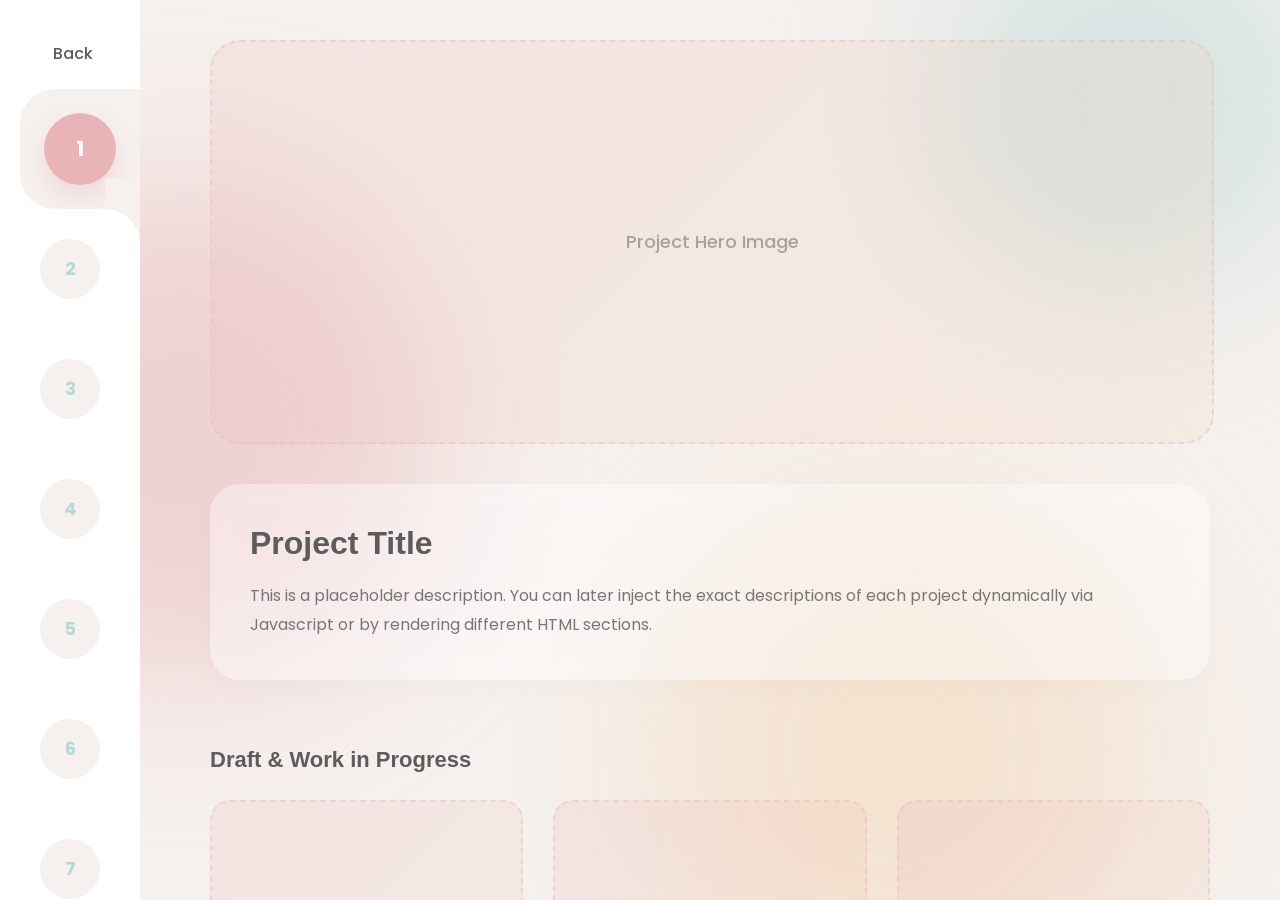
==== commit 6dd68506: "update" ====
--- a/portfolio.html
+++ b/portfolio.html
@@ -56,7 +56,7 @@
 		}
 		.blob-1 {
 			width: 400px; height: 400px;
-			background: #e8b4b8;
+			background: #b8d8d8; /* Swapped to green */
 			top: -100px; right: -50px;
 		}
 		.blob-2 {
@@ -67,9 +67,9 @@
 			animation-duration: 15s;
 		}
 		.blob-3 {
-			width: 300px; height: 300px;
-			background: #b8d8d8;
-			top: 30%; left: 20%;
+			width: 500px; height: 500px;
+			background: #e8b4b8; /* Swapped to pink, made bigger and more left */
+			top: 20%; left: -5%;
 			animation-delay: -7s;
 		}
 
@@ -79,8 +79,11 @@
 		}
 
 		/* Header & Back Button */
-		.main-header {
-			margin-bottom: 30px;
+		.sidebar-header {
+			padding: 40px 0 20px 0;
+			display: flex;
+			justify-content: center;
+			align-items: center;
 		}
 		.back-link {
 			display: inline-flex;
@@ -92,6 +95,10 @@
 			transition: all 0.3s ease;
 			cursor: pointer;
 		}
+		.back-link i {
+			margin-right: 5px;
+			font-size: 14px;
+		}
 		.back-link:hover {
 			color: #e8b4b8;
 			transform: translateX(-5px);
@@ -105,7 +112,6 @@
 			background: #ffffff;
 			display: flex;
 			flex-direction: column;
-			box-shadow: 10px 0 30px rgba(0,0,0,0.03);
 			position: relative;
 			z-index: 10;
 		}
@@ -115,7 +121,7 @@
 			overflow-y: auto;
 			ms-overflow-style: none; 
 			scrollbar-width: none;
-			padding: 20px 0 80px 0;
+			padding: 0 0 80px 0;
 			position: relative;
 		}
 		.sidebar-scroll::-webkit-scrollbar {
@@ -140,7 +146,6 @@
 			border-radius: 50%;
 			background: #f6f1ee;
 			transition: all 0.4s cubic-bezier(0.175, 0.885, 0.32, 1.275);
-			box-shadow: inset 0 2px 5px rgba(0,0,0,0.05);
 			display: flex;
 			align-items: center;
 			justify-content: center;
@@ -154,7 +159,7 @@
 			background: #f3d5b5;
 		}
 
-		/* Active Cutout Logic */
+		/* Active Cutout Logic for Desktop */
 		.nav-item.active {
 			background: #F6F1EE;
 			border-top-left-radius: 35px;
@@ -193,24 +198,20 @@
 			pointer-events: none;
 		}
 
-		/* Scroll Helper */
+		/* Scroll Helper (simple "v") */
 		.scroll-helper {
 			position: absolute;
 			bottom: 15px;
 			left: 50%;
 			transform: translateX(-50%);
-			width: 40px;
-			height: 40px;
 			display: flex;
 			align-items: center;
 			justify-content: center;
-			background: #ffffff;
-			border-radius: 50%;
-			box-shadow: 0 -10px 30px rgba(255,255,255,0.9), 0 4px 10px rgba(0,0,0,0.05);
-			color: #e8b4b8;
+			color: #5c5c5c;
 			animation: bounce 2s infinite;
 			pointer-events: none;
 			transition: opacity 0.3s ease;
+			font-size: 18px;
 		}
 
 		@keyframes bounce {
@@ -310,44 +311,65 @@
 				height: 100px;
 				min-height: 100px;
 				flex-direction: row;
-				border-radius: 0;
-				box-shadow: 0 5px 20px rgba(0,0,0,0.05);
-			}
+			}
+			.sidebar-header {
+				padding: 0 20px;
+				height: 100%;
+				display: flex;
+				align-items: center;
+				justify-content: center;
+			}
+			.back-link span {
+				display: none; /* Hide 'Back' text, only arrow icon visible */
+			}
+			.back-link i {
+				font-size: 24px;
+				margin: 0;
+			}
+			.back-link:hover {
+				transform: translateX(-3px);
+			}
+			
 			.sidebar-scroll {
 				display: flex;
 				flex-direction: row;
-				padding: 0 20px;
+				padding: 0 20px 0 0;
 				align-items: center;
+				overflow-y: hidden;
+				overflow-x: auto;
 			}
 			.nav-item {
 				width: 80px;
 				height: 100px;
-			}
+				flex-shrink: 0;
+			}
+			/* Mobile Active Cutout Logic - pointing Downwards */
 			.nav-item.active {
 				margin-left: 0;
-				margin-top: 15px;
+				margin-bottom: 15px; /* Pulls the white shape up, leaving gap for f6f1ee at bottom */
 				background: #F6F1EE;
-				border-radius: 0;
-				border-top-left-radius: 25px;
-				border-top-right-radius: 25px;
+				border-top-left-radius: 0;
+				border-top-right-radius: 0;
+				border-bottom-left-radius: 25px;
+				border-bottom-right-radius: 25px;
 				height: 85px;
 				width: 96px;
 			}
 			.nav-item.active::before {
-				top: auto; bottom: 0;
+				bottom: auto; top: 0;
 				right: auto; left: -25px;
 				width: 25px; height: 25px;
-				border-radius: 0;
-				border-bottom-right-radius: 25px;
-				box-shadow: 10px 10px 0 10px #F6F1EE;
+				border-bottom-right-radius: 0;
+				border-top-right-radius: 25px;
+				box-shadow: 10px -10px 0 10px #F6F1EE;
 			}
 			.nav-item.active::after {
-				top: auto; bottom: 0;
+				bottom: auto; top: 0;
 				right: -25px;
 				width: 25px; height: 25px;
-				border-radius: 0;
-				border-bottom-left-radius: 25px;
-				box-shadow: -10px 10px 0 10px #F6F1EE;
+				border-top-right-radius: 0;
+				border-top-left-radius: 25px;
+				box-shadow: -10px -10px 0 10px #F6F1EE;
 			}
 			.temp-circle {
 				width: 50px; height: 50px;
@@ -374,6 +396,9 @@
 	<div class="app-container">
 		<!-- Sidebar -->
 		<nav class="sidebar-container">
+			<div class="sidebar-header">
+				<a href="index.html" class="back-link"><i class="icon-arrow-left2"></i><span>Back</span></a>
+			</div>
 			<div class="sidebar-scroll" id="nav-list">
 				<div class="nav-item active" data-index="0">
 					<div class="temp-circle">1</div>
@@ -397,8 +422,9 @@
 					<div class="temp-circle">7</div>
 				</div>
 			</div>
+			<!-- Simple 'v' icon below the scroll area -->
 			<div class="scroll-helper" id="scrollHelper">
-				<i class="icon-arrow-down"></i>
+				<i class="icon-arrow-down2"></i>
 			</div>
 		</nav>
 
@@ -408,10 +434,6 @@
 			<div class="blob blob-1"></div>
 			<div class="blob blob-2"></div>
 			<div class="blob blob-3"></div>
-			
-			<header class="main-header">
-				<a href="index.html" class="back-link">&lt; Back</a>
-			</header>
 
 			<div class="project-display" id="project-display">
 				<div class="project-hero temp-image">
@@ -510,14 +532,29 @@
 			const sidebarScroll = document.getElementById('nav-list');
 			const scrollHelper = document.getElementById('scrollHelper');
 			
+			const checkScrollHelperVisibility = () => {
+				if (!sidebarScroll || !scrollHelper) return;
+				
+				// Hide if scroll area can't scroll
+				if (sidebarScroll.scrollHeight <= sidebarScroll.clientHeight) {
+					scrollHelper.style.display = 'none';
+					return;
+				}
+
+				scrollHelper.style.display = 'flex';
+				// Hide if scrolled close to bottom
+				if (sidebarScroll.scrollTop + sidebarScroll.clientHeight >= sidebarScroll.scrollHeight - 20) {
+					scrollHelper.style.opacity = '0';
+				} else {
+					scrollHelper.style.opacity = '1';
+				}
+			};
+
 			if (sidebarScroll && scrollHelper) {
-				sidebarScroll.addEventListener('scroll', () => {
-					if(sidebarScroll.scrollTop > 20) {
-						scrollHelper.style.opacity = '0';
-					} else {
-						scrollHelper.style.opacity = '1';
-					}
-				});
+				sidebarScroll.addEventListener('scroll', checkScrollHelperVisibility);
+				window.addEventListener('resize', checkScrollHelperVisibility);
+				// Initial check
+				checkScrollHelperVisibility();
 			}
 		});
 	</script>
--- a/css/style.css
+++ b/css/style.css
@@ -2574,11 +2574,6 @@
   line-height: 1.5;
   text-align: justify;
   text-shadow: 1px 1px 3px rgba(0, 0, 0, 0.3);
-  display: -webkit-box;
-  -webkit-line-clamp: 1;
-  -webkit-box-orient: vertical;
-  overflow: hidden;
-  text-overflow: ellipsis;
 }
 
 @media screen and (max-width: 768px) {
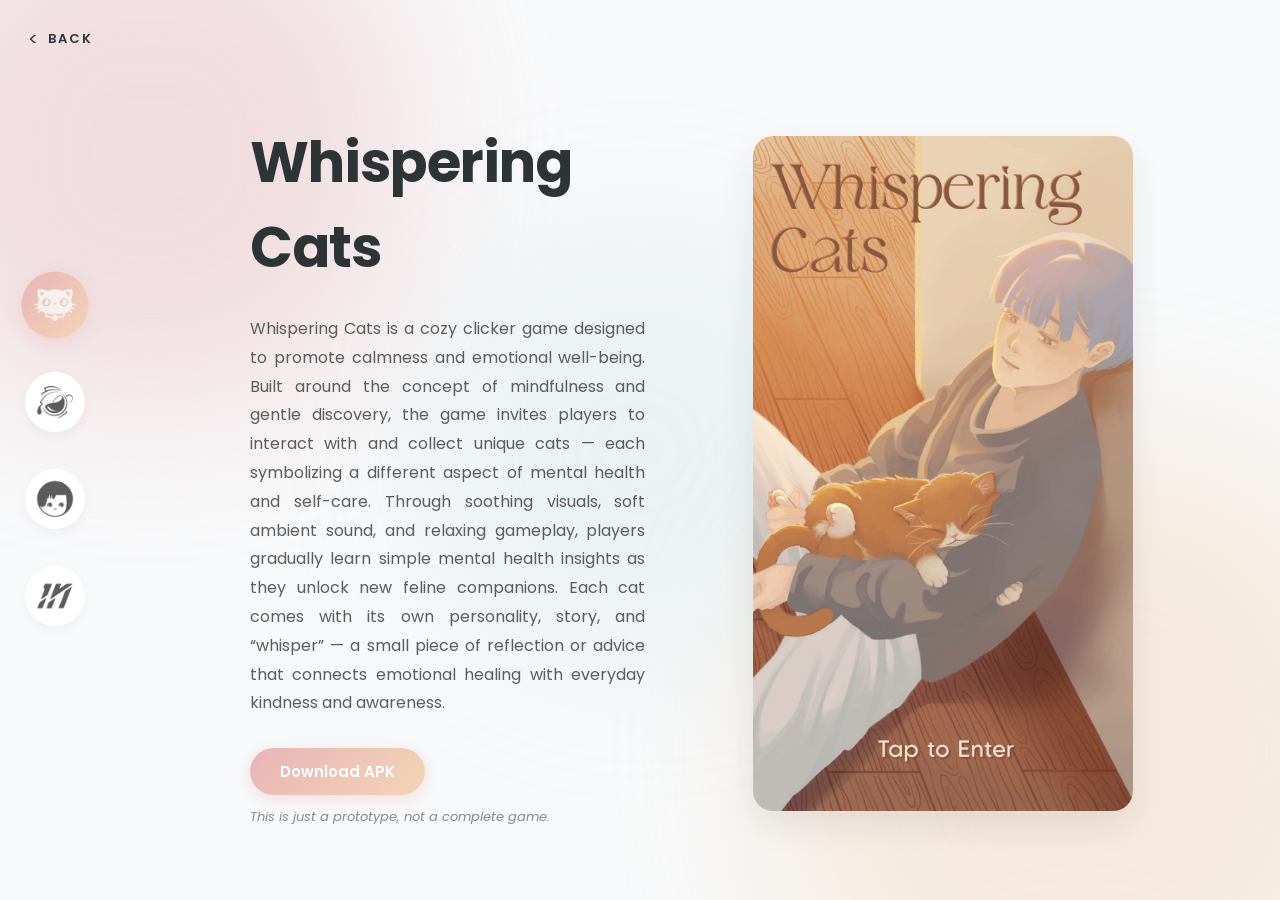
==== commit 7734a894: "update" ====
--- a/portfolio.html
+++ b/portfolio.html
@@ -1,562 +1,2439 @@
 <!DOCTYPE html>
 <html lang="en">
+
 <head>
-	<meta charset="utf-8">
-	<meta http-equiv="X-UA-Compatible" content="IE=edge">
-	<title>Portfolio - My Projects</title>
-	<meta name="viewport" content="width=device-width, initial-scale=1">
-	<link rel="stylesheet" href="css/style.css">
-	<link rel="stylesheet" href="css/icomoon.css">
-	<link href="https://fonts.googleapis.com/css2?family=Poppins:wght@400;500;600;700&display=swap" rel="stylesheet">
-	
-	<style>
-		/* Global */
-		body {
-			background: #F6F1EE;
-			font-family: 'Poppins', sans-serif;
-			color: #5c5c5c;
-			margin: 0;
-			padding: 0;
-			height: 100vh;
-			display: flex;
-			overflow: hidden;
-		}
-
-		.app-container {
-			display: flex;
-			width: 100%;
-			height: 100%;
-		}
-
-		/* Blob Background in Main Content */
-		.main-content {
-			flex: 1;
-			position: relative;
-			height: 100vh;
-			overflow-y: auto;
-			padding: 40px 60px;
-			box-sizing: border-box;
-		}
-        
-		.main-content::-webkit-scrollbar {
-			width: 8px;
-		}
-		.main-content::-webkit-scrollbar-thumb {
-			background: rgba(92, 92, 92, 0.2);
-			border-radius: 10px;
-		}
-
-		.blob {
-			position: fixed;
-			border-radius: 50%;
-			filter: blur(80px);
-			opacity: 0.5;
-			z-index: -1;
-			animation: float 12s infinite ease-in-out alternate;
-		}
-		.blob-1 {
-			width: 400px; height: 400px;
-			background: #b8d8d8; /* Swapped to green */
-			top: -100px; right: -50px;
-		}
-		.blob-2 {
-			width: 500px; height: 500px;
-			background: #f3d5b5;
-			bottom: -100px; right: 10%;
-			animation-delay: -4s;
-			animation-duration: 15s;
-		}
-		.blob-3 {
-			width: 500px; height: 500px;
-			background: #e8b4b8; /* Swapped to pink, made bigger and more left */
-			top: 20%; left: -5%;
-			animation-delay: -7s;
-		}
-
-		@keyframes float {
-			0% { transform: translateY(0) scale(1); }
-			100% { transform: translateY(-40px) scale(1.05); }
-		}
-
-		/* Header & Back Button */
-		.sidebar-header {
-			padding: 40px 0 20px 0;
-			display: flex;
-			justify-content: center;
-			align-items: center;
-		}
-		.back-link {
-			display: inline-flex;
-			align-items: center;
-			color: #5c5c5c;
-			font-size: 16px;
-			font-weight: 500;
-			text-decoration: none;
-			transition: all 0.3s ease;
-			cursor: pointer;
-		}
-		.back-link i {
-			margin-right: 5px;
-			font-size: 14px;
-		}
-		.back-link:hover {
-			color: #e8b4b8;
-			transform: translateX(-5px);
-		}
-
-		/* Sidebar Layout */
-		.sidebar-container {
-			width: 140px;
-			min-width: 140px;
-			height: 100vh;
-			background: #ffffff;
-			display: flex;
-			flex-direction: column;
-			position: relative;
-			z-index: 10;
-		}
-
-		.sidebar-scroll {
-			flex: 1;
-			overflow-y: auto;
-			ms-overflow-style: none; 
-			scrollbar-width: none;
-			padding: 0 0 80px 0;
-			position: relative;
-		}
-		.sidebar-scroll::-webkit-scrollbar {
-			display: none;
-		}
-
-		.nav-item {
-			width: 140px;
-			height: 120px;
-			position: relative;
-			display: flex;
-			justify-content: center;
-			align-items: center;
-			cursor: pointer;
-			background: transparent;
-			transition: all 0.3s ease;
-		}
-
-		.temp-circle {
-			width: 60px;
-			height: 60px;
-			border-radius: 50%;
-			background: #f6f1ee;
-			transition: all 0.4s cubic-bezier(0.175, 0.885, 0.32, 1.275);
-			display: flex;
-			align-items: center;
-			justify-content: center;
-			color: #b8d8d8;
-			font-weight: bold;
-			font-size: 18px;
-		}
-
-		.nav-item:hover .temp-circle {
-			transform: scale(1.1);
-			background: #f3d5b5;
-		}
-
-		/* Active Cutout Logic for Desktop */
-		.nav-item.active {
-			background: #F6F1EE;
-			border-top-left-radius: 35px;
-			border-bottom-left-radius: 35px;
-			width: 120px;
-			margin-left: 20px;
-		}
-		.nav-item.active .temp-circle {
-			background: #e8b4b8;
-			color: #fff;
-			transform: scale(1.2);
-			box-shadow: 0 10px 20px rgba(232, 180, 184, 0.4);
-		}
-
-		.nav-item.active::before {
-			content: '';
-			position: absolute;
-			top: -35px;
-			right: 0;
-			width: 35px;
-			height: 35px;
-			border-bottom-right-radius: 35px;
-			box-shadow: 15px 15px 0 15px #F6F1EE;
-			pointer-events: none;
-		}
-
-		.nav-item.active::after {
-			content: '';
-			position: absolute;
-			bottom: -35px;
-			right: 0;
-			width: 35px;
-			height: 35px;
-			border-top-right-radius: 35px;
-			box-shadow: 15px -15px 0 15px #F6F1EE;
-			pointer-events: none;
-		}
-
-		/* Scroll Helper (simple "v") */
-		.scroll-helper {
-			position: absolute;
-			bottom: 15px;
-			left: 50%;
-			transform: translateX(-50%);
-			display: flex;
-			align-items: center;
-			justify-content: center;
-			color: #5c5c5c;
-			animation: bounce 2s infinite;
-			pointer-events: none;
-			transition: opacity 0.3s ease;
-			font-size: 18px;
-		}
-
-		@keyframes bounce {
-			0%, 20%, 50%, 80%, 100% { transform: translateX(-50%) translateY(0); }
-			40% { transform: translateX(-50%) translateY(-10px); }
-			60% { transform: translateX(-50%) translateY(-5px); }
-		}
-
-		/* Project Display Area */
-		.project-display {
-			max-width: 1000px;
-			margin: 0 auto;
-			opacity: 1;
-			transform: translateY(0);
-			transition: all 0.4s ease-out;
-		}
-
-		.temp-image {
-			background: linear-gradient(135deg, rgba(232, 180, 184, 0.2), rgba(243, 213, 181, 0.2));
-			display: flex;
-			align-items: center;
-			justify-content: center;
-			color: rgba(92, 92, 92, 0.5);
-			font-weight: 500;
-			font-size: 18px;
-			border-radius: 20px;
-			border: 2px dashed rgba(232, 180, 184, 0.4);
-		}
-
-		.project-hero {
-			width: 100%;
-			height: 400px;
-			margin-bottom: 40px;
-			border-radius: 30px;
-		}
-
-		.project-info {
-			margin-bottom: 60px;
-			background: rgba(255, 255, 255, 0.4);
-			backdrop-filter: blur(10px);
-			-webkit-backdrop-filter: blur(10px);
-			padding: 40px;
-			border-radius: 30px;
-			box-shadow: 0 10px 30px rgba(0,0,0,0.02);
-		}
-
-		.project-title {
-			font-size: 32px;
-			font-weight: 700;
-			color: #5c5c5c;
-			margin: 0 0 20px 0;
-			line-height: 1.2;
-		}
-
-		.project-desc {
-			font-size: 16px;
-			line-height: 1.8;
-			color: #777;
-			margin: 0;
-		}
-
-		.wip-section {
-			margin-bottom: 60px;
-		}
-
-		.wip-title {
-			font-size: 22px;
-			font-weight: 600;
-			margin: 0 0 20px 0;
-			color: #5c5c5c;
-		}
-
-		.wip-grid {
-			display: grid;
-			grid-template-columns: repeat(3, 1fr);
-			gap: 30px;
-		}
-
-		.wip-card {
-			height: 250px;
-			border-radius: 20px;
-		}
-
-		/* Responsive */
-		@media screen and (max-width: 992px) {
-			.wip-grid {
-				grid-template-columns: repeat(2, 1fr);
-			}
-		}
-
-		@media screen and (max-width: 768px) {
-			.app-container {
-				flex-direction: column;
-			}
-			.sidebar-container {
-				width: 100%;
-				height: 100px;
-				min-height: 100px;
-				flex-direction: row;
-			}
-			.sidebar-header {
-				padding: 0 20px;
-				height: 100%;
-				display: flex;
-				align-items: center;
-				justify-content: center;
-			}
-			.back-link span {
-				display: none; /* Hide 'Back' text, only arrow icon visible */
-			}
-			.back-link i {
-				font-size: 24px;
-				margin: 0;
-			}
-			.back-link:hover {
-				transform: translateX(-3px);
-			}
-			
-			.sidebar-scroll {
-				display: flex;
-				flex-direction: row;
-				padding: 0 20px 0 0;
-				align-items: center;
-				overflow-y: hidden;
-				overflow-x: auto;
-			}
-			.nav-item {
-				width: 80px;
-				height: 100px;
-				flex-shrink: 0;
-			}
-			/* Mobile Active Cutout Logic - pointing Downwards */
-			.nav-item.active {
-				margin-left: 0;
-				margin-bottom: 15px; /* Pulls the white shape up, leaving gap for f6f1ee at bottom */
-				background: #F6F1EE;
-				border-top-left-radius: 0;
-				border-top-right-radius: 0;
-				border-bottom-left-radius: 25px;
-				border-bottom-right-radius: 25px;
-				height: 85px;
-				width: 96px;
-			}
-			.nav-item.active::before {
-				bottom: auto; top: 0;
-				right: auto; left: -25px;
-				width: 25px; height: 25px;
-				border-bottom-right-radius: 0;
-				border-top-right-radius: 25px;
-				box-shadow: 10px -10px 0 10px #F6F1EE;
-			}
-			.nav-item.active::after {
-				bottom: auto; top: 0;
-				right: -25px;
-				width: 25px; height: 25px;
-				border-top-right-radius: 0;
-				border-top-left-radius: 25px;
-				box-shadow: -10px -10px 0 10px #F6F1EE;
-			}
-			.temp-circle {
-				width: 50px; height: 50px;
-			}
-			.scroll-helper {
-				display: none;
-			}
-			.main-content {
-				padding: 30px 20px;
-			}
-			.project-hero {
-				height: 250px;
-			}
-		}
-
-		@media screen and (max-width: 576px) {
-			.wip-grid {
-				grid-template-columns: 1fr;
-			}
-		}
-	</style>
+    <meta charset="utf-8">
+    <meta http-equiv="X-UA-Compatible" content="IE=edge">
+    <title>Portfolio - Premium Experience</title>
+    <meta name="viewport" content="width=device-width, initial-scale=1">
+    <link href="https://fonts.googleapis.com/css2?family=Poppins:wght@400;500;600;700&display=swap" rel="stylesheet">
+    <link href="https://fonts.googleapis.com/css2?family=Playfair+Display:wght@400;700&display=swap" rel="stylesheet">
+    <style>
+        :root {
+            --accent-color: #2d3436;
+            --bg-color: #f8f9fa;
+        }
+
+        * {
+            margin: 0;
+            padding: 0;
+            box-sizing: border-box;
+        }
+
+        body {
+            background-color: var(--bg-color);
+            font-family: 'Poppins', sans-serif;
+            margin: 0;
+            padding: 0;
+            overflow: hidden;
+            height: 100vh;
+            width: 100vw;
+            display: flex;
+            justify-content: center;
+            align-items: center;
+        }
+
+        /* Back Button */
+        .back-btn {
+            position: fixed;
+            top: 25px;
+            left: 28px;
+            font-size: 13px;
+            text-decoration: none;
+            color: var(--accent-color);
+            display: flex;
+            align-items: center;
+            font-weight: 600;
+            text-transform: uppercase;
+            letter-spacing: 2px;
+            transition: all 0.4s cubic-bezier(0.165, 0.84, 0.44, 1);
+            z-index: 100;
+        }
+
+        .back-btn:hover {
+            transform: translateX(-5px);
+            opacity: 0.7;
+        }
+
+        .back-btn::before {
+            content: "<";
+            font-size: 18px;
+            margin-right: 8px;
+            transition: transform 0.3s ease;
+            font-family: 'Poppins', sans-serif;
+            font-weight: 400;
+        }
+
+        .back-btn:hover::before {
+            transform: translateX(-5px);
+        }
+
+        /* =============================================
+           LIQUID SIDEBAR NAVIGATION
+           ============================================= */
+        .liquid-sidebar {
+            position: fixed;
+            left: 0;
+            top: 0;
+            height: 100vh;
+            width: 110px;
+            z-index: 50;
+            display: flex;
+            align-items: center;
+            overflow: visible;
+        }
+
+        .sidebar-inner {
+            position: relative;
+            width: 100%;
+            overflow: visible;
+        }
+
+
+
+        .sidebar-dots {
+            position: relative;
+            z-index: 2;
+            display: flex;
+            flex-direction: column;
+            align-items: center;
+            width: 110px;
+            padding: 110px 0;
+            gap: 37px;
+        }
+
+        .nav-dot {
+            width: 60px;
+            height: 60px;
+            border-radius: 50%;
+            background: #ffffff;
+            border: none;
+            cursor: pointer;
+            transition: background 0.5s cubic-bezier(0.34, 1.56, 0.64, 1),
+                transform 0.5s cubic-bezier(0.34, 1.56, 0.64, 1),
+                box-shadow 0.5s cubic-bezier(0.34, 1.56, 0.64, 1);
+            position: relative;
+            outline: none;
+            flex-shrink: 0;
+            display: flex;
+            justify-content: center;
+            align-items: center;
+            overflow: hidden;
+            box-shadow: 0 4px 12px rgba(0, 0, 0, 0.04);
+        }
+
+        .nav-dot:hover {
+            background: #ffffff;
+            transform: scale(1.06);
+            box-shadow: 0 6px 16px rgba(0, 0, 0, 0.08);
+        }
+
+        .nav-dot.active {
+            background: linear-gradient(135deg, #e8b4b8, #f3d5b5);
+            transform: scale(1.12);
+            box-shadow: 0 4px 18px rgba(232, 180, 184, 0.4);
+        }
+
+        .nav-dot.active:hover {
+            transform: scale(1.16);
+        }
+
+        .nav-dot img {
+            width: 70%;
+            height: 70%;
+            object-fit: contain;
+            transition: all 0.4s ease;
+            pointer-events: none;
+        }
+
+        .more-icon {
+            transition: all 0.4s ease;
+        }
+
+        .more-icon circle {
+            transition: fill 0.4s ease;
+        }
+
+        .nav-dot.active .more-icon circle {
+            fill: #f6f1ee;
+        }
+
+        /* =============================================
+           BACKGROUND BLOBS
+           ============================================= */
+        .blob {
+            position: fixed;
+            border-radius: 40%;
+            filter: blur(80px);
+            opacity: 0.4;
+            z-index: 0;
+            animation: float 15s infinite ease-in-out alternate;
+            pointer-events: none;
+        }
+
+        @keyframes float {
+            0% {
+                transform: translate(0, 0) scale(1);
+            }
+
+            50% {
+                transform: translate(40px, -50px) scale(1.1);
+            }
+
+            100% {
+                transform: translate(-20px, 30px) scale(0.9);
+            }
+        }
+
+        /* =============================================
+           PROJECT CONTENT
+           ============================================= */
+        .project-content {
+            position: absolute;
+            left: 150px;
+            right: 0;
+            top: 0;
+            bottom: 0;
+            display: flex;
+            align-items: center;
+            justify-content: center;
+            z-index: 2;
+        }
+
+        .project-title {
+            font-weight: 700;
+            font-size: 3rem;
+            letter-spacing: -1px;
+            color: var(--accent-color);
+            margin-bottom: 20px;
+        }
+
+        /* Project Details Layout */
+        .project-details {
+            position: absolute;
+            width: 100%;
+            height: 100%;
+            display: flex;
+            flex-direction: column;
+            align-items: flex-start;
+            justify-content: flex-start;
+            padding: 80px 100px;
+            padding: 80px 100px;
+            opacity: 0;
+            visibility: hidden;
+            pointer-events: none;
+            transition: opacity 0.4s ease, visibility 0.4s ease;
+            overflow-y: auto;
+            overflow-x: hidden;
+            scroll-behavior: smooth;
+        }
+
+        /* Custom Scrollbar for Project Details */
+        .project-details::-webkit-scrollbar {
+            width: 8px;
+        }
+
+        .project-details::-webkit-scrollbar-track {
+            background: transparent;
+        }
+
+        .project-details::-webkit-scrollbar-thumb {
+            background: rgba(232, 180, 184, 0.6);
+            /* Soft pink */
+            border-radius: 10px;
+        }
+
+        .project-details::-webkit-scrollbar-thumb:hover {
+            background: rgba(232, 180, 184, 0.9);
+        }
+
+        .project-details.active {
+            opacity: 1;
+            visibility: visible;
+            pointer-events: auto;
+        }
+
+        /* Scroll Animations */
+        .scroll-animate {
+            opacity: 0;
+            transform: translateY(40px);
+            transition: opacity 0.8s cubic-bezier(0.165, 0.84, 0.44, 1), transform 0.8s cubic-bezier(0.165, 0.84, 0.44, 1);
+        }
+
+        .scroll-animate.in-view {
+            opacity: 1;
+            transform: translateY(0);
+        }
+
+        /* Mockups Section */
+        .mockups-section {
+            width: 100%;
+            margin-top: 10vh;
+            display: flex;
+            flex-direction: column;
+            align-items: center;
+            gap: 50px;
+            padding-bottom: 20px;
+        }
+
+        /* UIUX Section */
+        .uiux-section {
+            width: 100%;
+            margin-top: 5vh;
+            display: flex;
+            flex-direction: column;
+            align-items: center;
+            gap: 50px;
+            padding-bottom: 80px;
+        }
+
+        .mockup-title {
+            font-weight: 700;
+            font-size: 3rem;
+            letter-spacing: -1px;
+            color: #5c5c5c;
+            margin: 0;
+            text-align: center;
+        }
+
+        .mockups-grid {
+            display: grid;
+            grid-template-columns: repeat(3, 1fr);
+            gap: 20px;
+            width: 100%;
+        }
+
+        .mockup-item {
+            border-radius: 12px;
+            overflow: hidden;
+            box-shadow: 0 10px 30px rgba(0, 0, 0, 0.05);
+            height: 380px;
+        }
+
+        .mockup-item img {
+            width: 100%;
+            height: 100%;
+            object-fit: cover;
+            display: block;
+        }
+
+        /* UI/UX Layout Rules */
+        .uiux-layout {
+            display: flex;
+            align-items: center;
+            justify-content: space-between;
+            width: 100%;
+            max-width: 1100px;
+            gap: 60px;
+            margin-top: 20px;
+        }
+
+        .uiux-left {
+            flex: 1.2;
+            display: flex;
+            justify-content: flex-end;
+            position: relative;
+        }
+
+        .uiux-circle {
+            position: absolute;
+            width: 350px;
+            height: 350px;
+            border-radius: 50%;
+            background: #e8b4b8;
+            filter: blur(80px);
+            z-index: 0;
+            top: 50%;
+            transform: translateY(-50%);
+            right: 10%;
+        }
+
+        .uiux-left img {
+            width: 100%;
+            max-width: 650px;
+            height: auto;
+            object-fit: contain;
+            z-index: 1;
+        }
+
+        .uiux-right {
+            flex: 1.2;
+            display: flex;
+            flex-direction: column;
+            align-items: center;
+            justify-content: center;
+            gap: 30px;
+        }
+
+        .uiux-title {
+            text-align: center;
+            width: 100%;
+        }
+
+        .uiux-desc {
+            font-family: 'Poppins', sans-serif;
+            font-size: 1.1rem;
+            color: #5c5c5c;
+            line-height: 1.6;
+            max-width: 450px;
+            text-align: center;
+        }
+
+        .uiux-divider {
+            width: 160px;
+            height: 4px;
+            background: #e8b4b8;
+            border: none;
+            border-radius: 2px;
+            margin: 5px 0 10px 0;
+            display: inline-block;
+        }
+
+        /* Auto-Scrolling Carousel */
+        .uiux-carousel-container {
+            width: 100vw;
+            position: relative;
+            left: 50%;
+            transform: translateX(-50%);
+            overflow: hidden;
+            margin-top: 80px;
+            padding: 20px 0;
+        }
+
+        .carousel-track {
+            display: flex;
+            width: max-content;
+            animation: carouselScroll 50s linear infinite;
+        }
+
+        .carousel-track:hover {
+            animation-play-state: paused;
+        }
+
+        .carousel-track img {
+            height: 480px;
+            width: auto;
+            object-fit: contain;
+            margin-right: 25px;
+            border-radius: 12px;
+            box-shadow: 0 10px 25px rgba(0, 0, 0, 0.06);
+            background: #fff;
+        }
+
+        @keyframes carouselScroll {
+            0% {
+                transform: translateX(0);
+            }
+
+            100% {
+                transform: translateX(-50%);
+            }
+        }
+
+        .prototype-link {
+            color: #e8b4b8;
+            text-decoration: underline;
+            font-weight: 500;
+            transition: color 0.3s ease;
+        }
+
+        .prototype-link:hover {
+            color: #6a0b25;
+        }
+
+        .white-box {
+            background: rgba(255, 255, 255, 0.5);
+            border: none;
+            border-radius: 32px;
+            padding: 35px 50px;
+            max-width: 740px;
+            width: 100%;
+            text-align: center;
+            box-shadow: 0 15px 45px rgba(0, 0, 0, 0.04);
+            position: relative;
+            display: flex;
+            flex-direction: column;
+            align-items: center;
+            justify-content: center;
+            z-index: 5;
+            backdrop-filter: blur(10px);
+        }
+
+        .pills-container {
+            display: flex;
+            gap: 15px;
+            margin-bottom: 25px;
+            justify-content: center;
+        }
+
+        .pill-tag {
+            background: #e8b4b8;
+            border: none;
+            border-radius: 50px;
+            padding: 10px 28px;
+            font-size: 0.9rem;
+            font-weight: 600;
+            color: #f6f1ee;
+            letter-spacing: 1px;
+        }
+
+        .project-description {
+            font-size: 1.05rem;
+            line-height: 1.7;
+            color: #5c5c5c;
+            text-align: justify;
+            margin: 0 0 40px 0;
+            max-width: 100%;
+        }
+
+        /* =============================================
+           PROJECT SHOWCASE (New Clean Layout)
+           ============================================= */
+        .project-showcase {
+            width: 100%;
+            max-width: 1000px;
+            margin: 0 auto;
+            display: flex;
+            flex-direction: column;
+            gap: 20px;
+        }
+
+        .showcase-section {
+            width: 100%;
+            display: flex;
+            flex-direction: column;
+            align-items: center;
+        }
+
+        .brand-grid {
+            display: grid;
+            grid-template-columns: 1fr 1fr;
+            gap: 60px;
+            width: 100%;
+            align-items: start;
+        }
+
+        .brand-grid-col {
+            display: flex;
+            flex-direction: column;
+        }
+
+        .intro-section {
+            background: rgba(255, 255, 255, 0.6);
+            backdrop-filter: blur(10px);
+            border-radius: 24px;
+            padding: 50px;
+            box-shadow: 0 10px 40px rgba(0, 0, 0, 0.03);
+            margin-bottom: 20px;
+        }
+
+        /* Logo Logic Styling */
+        .logo-logic-container {
+            display: flex;
+            align-items: center;
+            justify-content: center;
+            gap: 40px;
+            width: 100%;
+            z-index: 5;
+        }
+
+        .logo-logic-item {
+            display: flex;
+            flex-direction: column;
+            align-items: center;
+            gap: 12px;
+        }
+
+        .logo-logic-item img {
+            height: 90px;
+            width: auto;
+            object-fit: contain;
+            opacity: 0.9;
+        }
+
+        .logo-logic-label {
+            font-family: 'Poppins', sans-serif;
+            font-size: 0.95rem;
+            color: #5c5c5c;
+            font-weight: 500;
+            text-transform: uppercase;
+            letter-spacing: 1px;
+        }
+
+        .logo-logic-operator {
+            font-family: 'Playfair Display', serif;
+            font-size: 2.2rem;
+            color: #6a0b25;
+            font-weight: 700;
+            padding-bottom: 10px;
+        }
+
+        .horizontal-line {
+            width: 100%;
+            height: 2px;
+            background-color: #e8b4b8;
+            margin: 5px 0 10px;
+            border: none;
+        }
+
+        .horizontal-layout-title {
+            font-family: 'Poppins', sans-serif;
+            font-size: 1.5rem;
+            color: #5c5c5c;
+            font-weight: 600;
+            margin: 0;
+        }
+
+        /* Color Scheme */
+        .color-scheme-container {
+            display: flex;
+            flex-direction: column;
+            gap: 12px;
+            width: 100%;
+            max-width: 320px;
+        }
+
+        .color-row {
+            display: flex;
+            align-items: center;
+            gap: 20px;
+        }
+
+        .color-circle {
+            width: 45px;
+            height: 45px;
+            border-radius: 50%;
+            flex-shrink: 0;
+            border: 1px solid rgba(0, 0, 0, 0.05);
+            /* Added a subtle border instead of inset shadow */
+        }
+
+        /* Brand Colors */
+        .bg-color1 {
+            background: #801735;
+        }
+
+        .bg-color2 {
+            background: #BA7967;
+        }
+
+        .bg-color3 {
+            background: #F4DA99;
+        }
+
+        .bg-color4 {
+            background: #F0DFDF;
+        }
+
+        .color-pill {
+            height: 40px;
+            border-radius: 20px;
+            flex-grow: 1;
+            display: flex;
+            align-items: center;
+            padding: 0 25px;
+            font-family: 'Poppins', sans-serif;
+            font-weight: 600;
+            color: white;
+            font-size: 0.9rem;
+            letter-spacing: 1px;
+            box-shadow: 0 4px 15px rgba(0, 0, 0, 0.1);
+        }
+
+        /* Gradient Pills */
+        .grad-pill1 {
+            background: linear-gradient(to right, #801735, #F4DA99);
+            color: white;
+        }
+
+        .grad-pill2 {
+            background: linear-gradient(to right, #BA7967, #F0DFDF);
+            color: #801735;
+        }
+
+        .grad-pill3 {
+            background: linear-gradient(to right, #F4DA99, #BA7967);
+            color: #801735;
+        }
+
+        .grad-pill4 {
+            background: linear-gradient(to right, #F0DFDF, #801735);
+            color: #801735;
+        }
+
+        /* Layout & Icon Split Row */
+        .layout-icon-row {
+            display: flex;
+            width: 100%;
+            justify-content: space-between;
+            align-items: stretch;
+            gap: 30px;
+        }
+
+        .layout-col {
+            flex: 1;
+            display: flex;
+            flex-direction: column;
+            gap: 15px;
+        }
+
+        .icon-col {
+            display: flex;
+            flex-direction: column;
+            gap: 15px;
+            align-items: center;
+            /* Aligned to middle vertically in the column semantics */
+            justify-content: flex-start;
+        }
+
+        .icon-boxes {
+            display: flex;
+            flex-direction: column;
+            gap: 25px;
+            /* Spacing between the boxes */
+            align-items: center;
+            height: 100%;
+            justify-content: space-between;
+            /* Stretches boxes to align top and bottom with the layout column */
+        }
+
+        .icon-box {
+            width: 200px;
+            height: 200px;
+            border-radius: 20px;
+            display: flex;
+            align-items: center;
+            justify-content: center;
+        }
+
+        .icon-box img {
+            width: 80%;
+            height: auto;
+            object-fit: contain;
+        }
+
+        /* Right Panel Wrapper for Bookmarks & Typography */
+        .right-panel {
+            display: flex;
+            flex-direction: column;
+            align-items: flex-start;
+            gap: 40px;
+            z-index: 2;
+            flex-shrink: 0;
+        }
+
+        /* Bookmarks / Ribbons */
+        .bookmarks-container {
+            display: flex;
+            gap: 45px;
+        }
+
+        .bookmark {
+            width: 340px;
+            height: 650px;
+            clip-path: polygon(0% 0%, 100% 0%, 100% 100%, 50% 82%, 0% 100%);
+            transition: transform 1s cubic-bezier(0.34, 1.56, 0.64, 1);
+            display: flex;
+            flex-direction: column;
+            align-items: center;
+            padding-top: 50px;
+        }
+
+        .bookmark img {
+            width: 100%;
+            height: auto;
+            object-fit: contain;
+        }
+
+        .bookmark.primary {
+            background: #efddde;
+            border: none;
+            box-sizing: border-box;
+        }
+
+        .bookmark.secondary {
+            background: #6a0b25;
+        }
+
+        /* Typography Section */
+        .typography-container {
+            display: flex;
+            flex-direction: column;
+            align-items: flex-start;
+            gap: 15px;
+            width: 100%;
+            opacity: 0;
+            transform: translateY(30px);
+            transition: all 0.6s cubic-bezier(0.165, 0.84, 0.44, 1) 0.2s;
+            /* Delayed entrance */
+        }
+
+        .typography-title {
+            font-family: 'Poppins', sans-serif;
+            font-size: 1.5rem;
+            color: #5c5c5c;
+            font-weight: 600;
+            margin: 0;
+        }
+
+        .typography-images {
+            display: flex;
+            gap: 10px;
+            align-items: left;
+            width: 100%;
+            justify-content: space-between;
+        }
+
+        .typography-images img {
+            width: calc(50% - 10px);
+            max-height: 124px;
+            /* Constrain updated file heights */
+            height: auto;
+            object-fit: contain;
+        }
+
+        /* Pattern Section */
+        .pattern-boxes {
+            display: flex;
+            gap: 20px;
+            width: 100%;
+            justify-content: space-between;
+        }
+
+        .pattern-box {
+            width: calc(50% - 10px);
+            height: 207px;
+            border-radius: 12px;
+            overflow: hidden;
+            position: relative;
+        }
+
+        .pattern-box.p1 {
+            background: #f3d998;
+        }
+
+        .pattern-box.p2 {
+            background: #7f1534;
+        }
+
+        .pattern-box img {
+            width: 100%;
+            height: 100%;
+            object-fit: cover;
+            /* Allowing transparent patterns to show bg color through, or if opaque, just fit nicely */
+        }
+
+        .project-details.active .bookmark,
+        .project-details.active .typography-container {
+            opacity: 1;
+            transform: translateY(0);
+        }
+
+        .project-details:not(.active) .bookmark,
+        .project-details:not(.active) .typography-container {
+            transform: translateY(-50px);
+            opacity: 0;
+        }
+
+        /* =============================================
+           BRANDING LAYOUT (Desktop flow wrapper)
+           ============================================= */
+        .branding-layout {
+            display: flex;
+            width: 100%;
+            gap: 40px;
+            align-items: flex-start;
+        }
+
+        /* =============================================
+           HAMBURGER MENU
+           ============================================= */
+        .hamburger-btn {
+            display: none;
+            position: fixed;
+            top: 25px;
+            right: 28px;
+            z-index: 200;
+            width: 44px;
+            height: 44px;
+            background: rgba(255, 255, 255, 0.85);
+            backdrop-filter: blur(10px);
+            border: none;
+            border-radius: 14px;
+            cursor: pointer;
+            flex-direction: column;
+            align-items: center;
+            justify-content: center;
+            gap: 5px;
+            box-shadow: 0 4px 15px rgba(0, 0, 0, 0.08);
+            transition: all 0.3s ease;
+        }
+
+        .hamburger-btn:hover {
+            box-shadow: 0 6px 20px rgba(0, 0, 0, 0.12);
+            transform: scale(1.05);
+        }
+
+        .hamburger-btn span {
+            display: block;
+            width: 20px;
+            height: 2px;
+            background: var(--accent-color);
+            border-radius: 2px;
+            transition: all 0.3s cubic-bezier(0.165, 0.84, 0.44, 1);
+        }
+
+        .hamburger-btn.active span:nth-child(1) {
+            transform: translateY(7px) rotate(45deg);
+        }
+
+        .hamburger-btn.active span:nth-child(2) {
+            opacity: 0;
+            transform: scaleX(0);
+        }
+
+        .hamburger-btn.active span:nth-child(3) {
+            transform: translateY(-7px) rotate(-45deg);
+        }
+
+        .mobile-overlay {
+            display: none;
+            position: fixed;
+            top: 0;
+            left: 0;
+            width: 100%;
+            height: 100%;
+            background: rgba(0, 0, 0, 0.3);
+            z-index: 45;
+            opacity: 0;
+            transition: opacity 0.3s ease;
+            pointer-events: none;
+        }
+
+        .mobile-overlay.active {
+            opacity: 1;
+            pointer-events: auto;
+        }
+
+        /* =============================================
+           RESPONSIVE: LARGE TABLET (â‰¤1399px)
+           ============================================= */
+        @media screen and (max-width: 1399px) {
+            .bookmark {
+                width: 260px;
+                height: 500px;
+                padding-top: 35px;
+            }
+
+            .bookmarks-container {
+                gap: 25px;
+            }
+
+            .right-panel {
+                gap: 30px;
+            }
+        }
+
+        /* =============================================
+           RESPONSIVE: TABLET (â‰¤1199px)
+           ============================================= */
+        @media screen and (max-width: 1199px) {
+            .project-details {
+                padding: 60px 50px;
+            }
+
+            .branding-layout {
+                flex-direction: column;
+                align-items: center;
+            }
+
+            .right-panel {
+                align-items: center;
+                width: 100%;
+            }
+
+            .bookmarks-container {
+                justify-content: center;
+            }
+
+            .project-main-content {
+                max-width: 100%;
+                width: 100%;
+            }
+
+            .white-box {
+                max-width: 100%;
+            }
+
+            .project-title {
+                font-size: 2.5rem;
+            }
+
+            .mockup-title {
+                font-size: 2.5rem;
+            }
+
+            .mockups-grid {
+                grid-template-columns: repeat(2, 1fr);
+            }
+
+            .mockup-item {
+                height: 300px;
+            }
+
+            .uiux-layout {
+                flex-direction: column;
+                align-items: center;
+                gap: 40px;
+            }
+
+            .uiux-left {
+                justify-content: center;
+            }
+
+            .uiux-left img {
+                max-width: 450px;
+            }
+
+            .carousel-track img {
+                height: 360px;
+            }
+
+            .typography-container {
+                align-items: center;
+            }
+
+            .typography-images {
+                justify-content: center;
+            }
+        }
+
+        /* =============================================
+           RESPONSIVE: MOBILE (â‰¤768px)
+           ============================================= */
+        @media screen and (max-width: 768px) {
+            body {
+                overflow-y: auto;
+                overflow-x: hidden;
+                height: auto;
+            }
+
+            .hamburger-btn {
+                display: flex;
+            }
+
+            .mobile-overlay {
+                display: block;
+            }
+
+            .liquid-sidebar {
+                transform: translateX(-110%);
+                transition: transform 0.4s cubic-bezier(0.165, 0.84, 0.44, 1);
+            }
+
+            .liquid-sidebar.open {
+                transform: translateX(0);
+            }
+
+            .project-content {
+                position: relative;
+                left: 0;
+                width: 100%;
+                min-height: 100vh;
+            }
+
+            .project-details {
+                position: relative;
+                padding: 80px 20px 40px;
+                height: auto;
+                min-height: 100vh;
+            }
+
+            .branding-layout {
+                flex-direction: column;
+                align-items: center;
+            }
+
+            .right-panel {
+                order: -1;
+                align-items: center;
+                width: 100%;
+            }
+
+            .bookmarks-container {
+                gap: 15px;
+                justify-content: center;
+            }
+
+            .bookmark {
+                width: 150px;
+                height: 300px;
+                padding-top: 20px;
+            }
+
+            .project-main-content {
+                max-width: 100%;
+                width: 100%;
+            }
+
+            .white-box {
+                max-width: 100%;
+                padding: 25px 20px;
+                border-radius: 20px;
+            }
+
+            .project-title {
+                font-size: 1.8rem;
+            }
+
+            .mockup-title {
+                font-size: 1.8rem;
+            }
+
+            .pill-tag {
+                padding: 8px 18px;
+                font-size: 0.8rem;
+            }
+
+            .project-description {
+                font-size: 0.95rem;
+                margin: 0 0 20px 0;
+            }
+
+            .logo-logic-container {
+                gap: 15px;
+            }
+
+            .logo-logic-item img {
+                height: 50px;
+            }
+
+            .logo-logic-operator {
+                font-size: 1.5rem;
+                padding-bottom: 20px;
+            }
+
+            .logo-logic-label {
+                font-size: 0.8rem;
+            }
+
+            .horizontal-line {
+                margin: 5px 0;
+            }
+
+            .layout-icon-row {
+                flex-direction: column;
+                gap: 25px;
+            }
+
+            .icon-col {
+                width: 100%;
+            }
+
+            .icon-boxes {
+                flex-direction: row;
+                justify-content: center;
+                gap: 15px;
+            }
+
+            .icon-box {
+                width: 130px;
+                height: 130px;
+                border-radius: 16px;
+            }
+
+            .horizontal-layout-title {
+                font-size: 1.2rem;
+            }
+
+            .horizontal-layout-img {
+                max-width: 100%;
+            }
+
+            .color-scheme-container {
+                max-width: 100%;
+            }
+
+            .color-circle {
+                width: 35px;
+                height: 35px;
+            }
+
+            .color-pill {
+                height: 35px;
+                font-size: 0.85rem;
+                padding: 0 18px;
+            }
+
+            .mockups-grid {
+                grid-template-columns: repeat(2, 1fr);
+                gap: 10px;
+            }
+
+            .mockup-item {
+                height: 160px;
+                border-radius: 8px;
+            }
+
+            .mockups-section {
+                gap: 25px;
+                margin-top: 5vh;
+            }
+
+            .uiux-layout {
+                flex-direction: column;
+                gap: 25px;
+                margin-top: 10px;
+            }
+
+            .uiux-left {
+                justify-content: center;
+            }
+
+            .uiux-left img {
+                max-width: 260px;
+            }
+
+            .uiux-circle {
+                width: 180px;
+                height: 180px;
+            }
+
+            .uiux-right {
+                gap: 15px;
+            }
+
+            .uiux-desc {
+                font-size: 0.95rem;
+                max-width: 100%;
+            }
+
+            .uiux-divider {
+                width: 120px;
+            }
+
+            .carousel-track img {
+                height: 220px;
+                margin-right: 10px;
+                border-radius: 8px;
+            }
+
+            .uiux-carousel-container {
+                margin-top: 40px;
+            }
+
+            .uiux-section {
+                gap: 25px;
+                padding-bottom: 40px;
+                margin-top: 3vh;
+            }
+
+            .typography-container {
+                align-items: center;
+            }
+
+            .typography-title {
+                font-size: 1.2rem;
+            }
+
+            .typography-images {
+                flex-direction: column;
+                align-items: center;
+                gap: 15px;
+            }
+
+            .typography-images img {
+                width: 80%;
+                max-height: none;
+            }
+
+            .pattern-box {
+                height: 110px;
+            }
+
+            .back-btn {
+                top: 20px;
+                left: 20px;
+                font-size: 11px;
+            }
+
+            .blob {
+                opacity: 0.2;
+            }
+
+            .sidebar-dots {
+                padding: 90px 0;
+                gap: 25px;
+            }
+
+            .nav-dot {
+                width: 48px;
+                height: 48px;
+            }
+        }
+
+        /* =============================================
+           RESPONSIVE: SMALL MOBILE (â‰¤480px)
+           ============================================= */
+        @media screen and (max-width: 480px) {
+            .project-details {
+                padding: 70px 15px 30px;
+            }
+
+            .bookmark {
+                width: 130px;
+                height: 260px;
+                padding-top: 15px;
+            }
+
+            .bookmarks-container {
+                gap: 10px;
+            }
+
+            .project-title {
+                font-size: 1.5rem;
+            }
+
+            .mockup-title {
+                font-size: 1.5rem;
+            }
+
+            .mockup-item {
+                height: 130px;
+            }
+
+            .logo-logic-item img {
+                height: 40px;
+            }
+
+            .logo-logic-operator {
+                font-size: 1.2rem;
+                padding-bottom: 15px;
+            }
+
+            .icon-box {
+                width: 110px;
+                height: 110px;
+            }
+
+            .carousel-track img {
+                height: 180px;
+            }
+
+            .uiux-left img {
+                max-width: 200px;
+            }
+        }
+    </style>
 </head>
+
 <body>
-	<div class="app-container">
-		<!-- Sidebar -->
-		<nav class="sidebar-container">
-			<div class="sidebar-header">
-				<a href="index.html" class="back-link"><i class="icon-arrow-left2"></i><span>Back</span></a>
-			</div>
-			<div class="sidebar-scroll" id="nav-list">
-				<div class="nav-item active" data-index="0">
-					<div class="temp-circle">1</div>
-				</div>
-				<div class="nav-item" data-index="1">
-					<div class="temp-circle">2</div>
-				</div>
-				<div class="nav-item" data-index="2">
-					<div class="temp-circle">3</div>
-				</div>
-				<div class="nav-item" data-index="3">
-					<div class="temp-circle">4</div>
-				</div>
-				<div class="nav-item" data-index="4">
-					<div class="temp-circle">5</div>
-				</div>
-				<div class="nav-item" data-index="5">
-					<div class="temp-circle">6</div>
-				</div>
-				<div class="nav-item" data-index="6">
-					<div class="temp-circle">7</div>
-				</div>
-			</div>
-			<!-- Simple 'v' icon below the scroll area -->
-			<div class="scroll-helper" id="scrollHelper">
-				<i class="icon-arrow-down2"></i>
-			</div>
-		</nav>
-
-		<!-- Main Content -->
-		<main class="main-content" id="mainContent">
-			<!-- Background blobs -->
-			<div class="blob blob-1"></div>
-			<div class="blob blob-2"></div>
-			<div class="blob blob-3"></div>
-
-			<div class="project-display" id="project-display">
-				<div class="project-hero temp-image">
-					<span>Project Hero Image</span>
-				</div>
-				
-				<div class="project-info">
-					<h1 class="project-title">Project Title</h1>
-					<p class="project-desc">This is a placeholder description. You can later inject the exact descriptions of each project dynamically via Javascript or by rendering different HTML sections.</p>
-				</div>
-
-				<div class="wip-section">
-					<h3 class="wip-title">Draft & Work in Progress</h3>
-					<div class="wip-grid">
-						<div class="wip-card temp-image"><span>Draft Image</span></div>
-						<div class="wip-card temp-image"><span>Process Image</span></div>
-						<div class="wip-card temp-image"><span>Final Detail</span></div>
-					</div>
-				</div>
-			</div>
-		</main>
-	</div>
-
-	<script>
-		document.addEventListener('DOMContentLoaded', () => {
-			const navItems = document.querySelectorAll('.nav-item');
-			const projectDisplay = document.getElementById('project-display');
-			const projectTitle = document.querySelector('.project-title');
-			const projectDesc = document.querySelector('.project-desc');
-			const mainContent = document.getElementById('mainContent');
-
-			// Temporary Project Data
-			const projectsData = [
-				{
-					title: "Whispering Cats",
-					desc: "Whispering Cats is my university final project. This game is designed to support SDG 3 — Good Health & Well-Being by promoting emotional awareness through gentle interaction and storytelling. It is a cozy clicker game designed to help players relax while learning simple mental health insights."
-				},
-				{
-					title: "The Velvet Brew",
-					desc: "A branding project for The Velvet Brew. A cozy library cafe that brings together two comforting things — warm drinks and good stories."
-				},
-				{
-					title: "Tales of Reverie",
-					desc: "A printed portfolio that blends fantasy illustration with the charm of a vintage book aesthetic. It features elegant typography paired with decorative ornaments and patterns to create a refined look, while maintaining a sense of simplicity to avoid feeling too overwhelming."
-				},
-				{
-					title: "Crayon Shinchan",
-					desc: "This project showcases my involvement in the Shinchan Exhibition during my internship, where I contributed to the design of social media content, merchandise, and various venue promotional materials. The work focused on maintaining brand consistency while creating engaging visuals suitable for both digital and physical applications."
-				},
-				{
-					title: "Digimon Adventure",
-					desc: "As part of the Digimon Exhibition project, I worked on designing a range of promotional materials including social media content, merchandise items, and on-site visuals. This project required adapting key visuals across different formats while ensuring clarity, consistency, and strong visual impact for event promotion."
-				},
-				{
-					title: "INCUBASE Studio",
-					desc: "During my internship at Incubase Studio, I was involved in creating a variety of multimedia design outputs, including social media posts, printed materials, and basic video editing. This experience allowed me to work on real client-based projects, strengthen my design workflow, and adapt content across multiple platforms and formats."
-				},
-				{
-					title: "Art Exhibitions",
-					desc: "A comprehensive showcase of my traditional art pieces exhibited during 'Message' and 'A Tribute to Life'. This includes key visuals, painting studies, and sculpture works demonstrating a blend of emotional storytelling and fine arts technique."
-				}
-			];
-
-			navItems.forEach(item => {
-				item.addEventListener('click', () => {
-					// Remove active from all
-					navItems.forEach(nav => nav.classList.remove('active'));
-					// Add active to clicked
-					item.classList.add('active');
-					
-					const idx = item.getAttribute('data-index');
-					const data = projectsData[idx];
-
-					// Fade out display
-					projectDisplay.style.opacity = 0;
-					projectDisplay.style.transform = 'translateY(15px)';
-					
-					setTimeout(() => {
-						// Update Content
-						if(data) {
-							projectTitle.textContent = data.title;
-							projectDesc.textContent = data.desc;
-						}
-						
-						// Fade in display
-						projectDisplay.style.opacity = 1;
-						projectDisplay.style.transform = 'translateY(0)';
-						
-						// Scroll to top of main content
-						mainContent.scrollTo({ top: 0, behavior: 'smooth' });
-					}, 300);
-				});
-			});
-
-			// Handle scroll down hint visibility
-			const sidebarScroll = document.getElementById('nav-list');
-			const scrollHelper = document.getElementById('scrollHelper');
-			
-			const checkScrollHelperVisibility = () => {
-				if (!sidebarScroll || !scrollHelper) return;
-				
-				// Hide if scroll area can't scroll
-				if (sidebarScroll.scrollHeight <= sidebarScroll.clientHeight) {
-					scrollHelper.style.display = 'none';
-					return;
-				}
-
-				scrollHelper.style.display = 'flex';
-				// Hide if scrolled close to bottom
-				if (sidebarScroll.scrollTop + sidebarScroll.clientHeight >= sidebarScroll.scrollHeight - 20) {
-					scrollHelper.style.opacity = '0';
-				} else {
-					scrollHelper.style.opacity = '1';
-				}
-			};
-
-			if (sidebarScroll && scrollHelper) {
-				sidebarScroll.addEventListener('scroll', checkScrollHelperVisibility);
-				window.addEventListener('resize', checkScrollHelperVisibility);
-				// Initial check
-				checkScrollHelperVisibility();
-			}
-		});
-	</script>
+
+    <a href="index.html" class="back-btn">Back</a>
+
+    <!-- Hamburger Menu Button (Mobile) -->
+    <button class="hamburger-btn" id="hamburgerBtn" aria-label="Toggle navigation">
+        <span></span>
+        <span></span>
+        <span></span>
+    </button>
+
+    <!-- Liquid Sidebar Navigation -->
+    <nav class="liquid-sidebar" id="liquidSidebar">
+        <div class="sidebar-inner" id="sidebarInner">
+            <div class="sidebar-dots" id="sidebarDots">
+                <button class="nav-dot active" data-index="0" id="navDot0">
+                    <img src="images/whispering cats/logo-cat-active.png" alt="Whispering Cats Logo">
+                </button>
+                <button class="nav-dot" data-index="1" id="navDot1">
+                    <img src="images/the velvet brew/logo-brew-inactive.png" alt="The Velvet Brew Logo">
+                </button>
+                <button class="nav-dot" data-index="2" id="navDot2">
+                    <img src="images/tales of reverie/logo-tales-inactive.png" alt="Tales of Reverie Logo">
+                </button>
+                <button class="nav-dot" data-index="3" id="navDot3">
+                    <img src="images/incubase/logo-incubase-inactive.png" alt="INCUBASE Studio Malaysia Logo">
+                </button>
+            </div>
+        </div>
+    </nav>
+
+    <!-- Mobile Overlay -->
+    <div class="mobile-overlay" id="mobileOverlay"></div>
+
+    <div class="project-content" id="projectContainer">
+        <!-- Project 1: Whispering Cats -->
+        <div class="project-details active" data-index="0">
+            <div class="project-showcase"
+                style="display: flex; flex-direction: column; align-items: center; width: 100%; gap: 60px;">
+
+                <!-- Introduction Section -->
+                <div class="showcase-section scroll-animate"
+                    style="width: 100%; display: grid; grid-template-columns: 1fr 1.2fr; gap: 60px; align-items: center; margin-top: 40px;">
+                    <!-- Left: Content -->
+                    <div style="text-align: left;">
+                        <h1 class="project-title" style="margin-bottom: 25px; font-size: 3.5rem;">Whispering Cats</h1>
+                        <p
+                            style="color: #5c5c5c; line-height: 1.8; font-size: 16px; text-align: justify; margin-bottom: 30px;">
+                            Whispering Cats is a cozy clicker game designed to promote calmness and emotional
+                            well-being. Built around the concept of mindfulness and gentle discovery, the game invites
+                            players to interact with and collect unique cats — each symbolizing a different aspect of
+                            mental health and self-care. Through soothing visuals, soft ambient sound, and relaxing
+                            gameplay, players gradually learn simple mental health insights as they unlock new feline
+                            companions. Each cat comes with its own personality, story, and “whisper” — a small piece of
+                            reflection or advice that connects emotional healing with everyday kindness and awareness.
+                        </p>
+
+                        <!-- Download Button -->
+                        <div style="margin-top: 20px;">
+                            <a href="https://drive.google.com/file/d/1PWeCpCiWfFGJNbWKI-b0rUTie-enetCG/view?usp=sharing"
+                                target="_blank"
+                                style="display: inline-block; padding: 12px 30px; background: linear-gradient(135deg, #e8b4b8, #f3d5b5); color: #fff; text-decoration: none; border-radius: 50px; font-weight: 600; font-size: 15px; box-shadow: 0 4px 15px rgba(232, 180, 184, 0.4); transition: transform 0.3s ease;">
+                                Download APK
+                            </a>
+                            <p style="margin-top: 12px; font-size: 13px; color: #888; font-style: italic;">
+                                This is just a prototype, not a complete game.
+                            </p>
+                        </div>
+                    </div>
+
+                    <!-- Right: Image -->
+                    <div style="display: flex; justify-content: center; align-items: center;">
+                        <img src="images/whispering cats/Homepage-1.jpg" alt="Whispering Cats Homepage"
+                            style="width: 80%; border-radius: 20px; box-shadow: 0 15px 35px rgba(0,0,0,0.08);">
+                    </div>
+                </div>
+
+                <!-- Divider -->
+                <hr style="width: 100%; height: 1px; border: none; background-color: #e0e0e0; margin: 20px 0;">
+
+                <!-- Gameplay & Key Features Intro -->
+                <div class="showcase-section scroll-animate" style="width: 100%; max-width: 900px; text-align: left;">
+                    <h2
+                        style="font-family: 'Poppins', sans-serif; font-size: 2.2rem; color: #5c5c5c; margin-bottom: 25px; font-weight: 600;">
+                        Gameplay & Key Features</h2>
+                    <p style="color: #5c5c5c; line-height: 1.8; font-size: 16px; text-align: justify;">
+                        The game was inspired by the UN’s Sustainable Development Goal 3: Good Health and Well-being,
+                        with the goal of raising mental health awareness in a gentle, accessible way. Rather than
+                        presenting clinical information, Whispering Cats integrates emotional learning into small,
+                        comforting interactions — encouraging players to take breaks, breathe, and care for themselves.
+                    </p>
+                </div>
+
+                <!-- Divider -->
+                <hr style="width: 100%; height: 1px; border: none; background-color: #e0e0e0; margin: 20px 0;">
+
+                <!-- Gameplay Mechanics -->
+                <div class="showcase-section scroll-animate"
+                    style="width: 100%; display: grid; grid-template-columns: 1fr 1fr; gap: 60px; align-items: center;">
+                    <!-- Left: Subheading & Description -->
+                    <div style="text-align: left;">
+                        <h3
+                            style="font-family: 'Poppins', sans-serif; font-size: 1.8rem; color: #5c5c5c; margin-bottom: 20px; font-weight: 600;">
+                            Gameplay</h3>
+                        <p style="color: #5c5c5c; line-height: 1.8; font-size: 16px; text-align: justify;">
+                            Whispering Cats combines simple clicker mechanics with gentle storytelling. Players earn
+                            affection by tapping and interacting with cats, which can then be used to unlock new feline
+                            companions, upgrades, and decorations.
+                        </p>
+                    </div>
+
+                    <!-- Right: Cat Transition -->
+                    <div style="display: flex; align-items: center; justify-content: center; gap: 30px;">
+                        <img src="images/whispering cats/Cat-1.png" alt="Cat Stage 1"
+                            style="width: 120px; height: auto;">
+                        <svg width="40" height="40" viewBox="0 0 24 24" fill="none" xmlns="http://www.w3.org/2000/svg">
+                            <path d="M5 12H19M19 12L12 5M19 12L12 19" stroke="#e8b4b8" stroke-width="2"
+                                stroke-linecap="round" stroke-linejoin="round" />
+                        </svg>
+                        <img src="images/whispering cats/Cat-1..png" alt="Cat Stage 2"
+                            style="width: 140px; height: auto;">
+                    </div>
+                </div>
+
+                <!-- Whispers Section -->
+                <div class="showcase-section scroll-animate"
+                    style="width: 100%; display: grid; grid-template-columns: 1fr 1fr; gap: 60px; align-items: center; margin-bottom: 60px;">
+                    <!-- Left: P1 Image -->
+                    <div style="display: flex; justify-content: center;">
+                        <img src="images/whispering cats/P1.png" alt="Whispering Cats Mechanic"
+                            style="width: 100%; border-radius: 15px; box-shadow: 0 10px 30px rgba(0,0,0,0.05);">
+                    </div>
+
+                    <!-- Right: Whisper Description -->
+                    <div style="text-align: left;">
+                        <p style="color: #5c5c5c; line-height: 1.8; font-size: 16px; text-align: justify;">
+                            Each time a new cat is discovered, players unlock a short story and a “Whisper” — a piece of
+                            mental health insight or self-care reminder tied to the cat’s personality. Over time, these
+                            collected Whispers form a gentle guide to emotional well-being.
+                        </p>
+                    </div>
+                </div>
+
+                <!-- Divider -->
+                <hr style="width: 100%; height: 1px; border: none; background-color: #e0e0e0; margin: 20px 0;">
+
+                <!-- Level up Progress Section -->
+                <div class="showcase-section scroll-animate"
+                    style="width: 100%; margin-bottom: 80px; text-align: left;">
+                    <div style="max-width: 900px; margin: 0 auto 40px 0;">
+                        <h3
+                            style="font-family: 'Poppins', sans-serif; font-size: 1.8rem; color: #5c5c5c; margin-bottom: 15px; font-weight: 600;">
+                            Level up Progress</h3>
+                        <p style="color: #5c5c5c; line-height: 1.8; font-size: 16px;">
+                            Unlock cats and furniture as player level up.
+                        </p>
+                    </div>
+
+                    <!-- Side-by-side Backgrounds -->
+                    <div style="display: grid; grid-template-columns: repeat(3, 1fr); gap: 20px; width: 100%;">
+                        <img src="images/whispering cats/Background-5.png" alt="Level 5 Background"
+                            style="width: 100%; border-radius: 12px; box-shadow: 0 8px 25px rgba(0,0,0,0.06);">
+                        <img src="images/whispering cats/Background-20.png" alt="Level 20 Background"
+                            style="width: 100%; border-radius: 12px; box-shadow: 0 8px 25px rgba(0,0,0,0.06);">
+                        <img src="images/whispering cats/Background-50.png" alt="Level 50 Background"
+                            style="width: 100%; border-radius: 12px; box-shadow: 0 8px 25px rgba(0,0,0,0.06);">
+                    </div>
+                </div>
+
+                <!-- Divider -->
+                <hr style="width: 100%; height: 1px; border: none; background-color: #e0e0e0; margin: 20px 0;">
+
+                <!-- Minigames Section -->
+                <div class="showcase-section scroll-animate"
+                    style="width: 100%; margin-bottom: 60px; text-align: left;">
+                    <div style="max-width: 900px; margin: 0 auto 40px 0;">
+                        <h3
+                            style="font-family: 'Poppins', sans-serif; font-size: 1.8rem; color: #5c5c5c; margin-bottom: 15px; font-weight: 600;">
+                            Minigames</h3>
+                        <p style="color: #5c5c5c; line-height: 1.8; font-size: 16px;">
+                            Interact with your feline friends through various cozy minigames to build affection.
+                        </p>
+                    </div>
+
+                    <!-- Side-by-side Minigames -->
+                    <div style="display: grid; grid-template-columns: repeat(3, 1fr); gap: 20px; width: 100%;">
+                        <img src="images/whispering cats/Cuddle.png" alt="Cuddle Minigame"
+                            style="width: 100%; border-radius: 12px; box-shadow: 0 8px 25px rgba(0,0,0,0.06);">
+                        <img src="images/whispering cats/Shower.png" alt="Shower Minigame"
+                            style="width: 100%; border-radius: 12px; box-shadow: 0 8px 25px rgba(0,0,0,0.06);">
+                        <img src="images/whispering cats/Grooming.png" alt="Grooming Minigame"
+                            style="width: 100%; border-radius: 12px; box-shadow: 0 8px 25px rgba(0,0,0,0.06);">
+                    </div>
+                </div>
+
+                <!-- Divider -->
+                <hr style="width: 100%; height: 1px; border: none; background-color: #e0e0e0; margin: 20px 0;">
+
+                <!-- Gameplay Video -->
+                <div class="showcase-section scroll-animate"
+                    style="width: 100%; margin-bottom: 150px; text-align: center;">
+                    <h3
+                        style="font-family: 'Poppins', sans-serif; font-size: 1.8rem; color: #5c5c5c; margin-bottom: 30px; font-weight: 600;">
+                        Video on Gameplay</h3>
+                    <div
+                        style="width: 100%; max-width: 900px; margin: 0 auto; border-radius: 20px; overflow: hidden; box-shadow: 0 20px 50px rgba(0,0,0,0.1);">
+                        <div style="position: relative; padding-bottom: 56.25%; height: 0; overflow: hidden;">
+                            <iframe src="https://www.youtube.com/embed/Hu4lzbqnvQQ" 
+                                style="position: absolute; top: 0; left: 0; width: 100%; height: 100%; border: 0;"
+                                allow="accelerometer; autoplay; clipboard-write; encrypted-media; gyroscope; picture-in-picture" 
+                                allowfullscreen></iframe>
+                        </div>
+                    </div>
+                </div>
+            </div>
+        </div>
+
+        <!-- Project 2: The Velvet Brew -->
+        <div class="project-details" data-index="1">
+            <div class="project-showcase"
+                style="display: flex; flex-direction: column; align-items: center; width: 100%; gap: 60px;">
+
+                <!-- Hero Section: Logo, Line, Description -->
+                <div class="showcase-section scroll-animate"
+                    style="width: 100%; display: flex; flex-direction: column; align-items: center; text-align: center;">
+                    <!-- Centered Logo -->
+                    <img src="images/the velvet brew/Logo Design-04.png" alt="The Velvet Brew Logo"
+                        style="max-height: 600px; width: auto; margin-bottom: 30px;">
+
+                    <!-- Horizontal Line with Diamonds -->
+                    <div
+                        style="display: flex; align-items: center; justify-content: center; width: 100%; max-width: 1000px; margin: 0 auto 30px auto; gap: 15px;">
+                        <span
+                            style="color: #801735; font-size: 18px; line-height: 1; display: flex; align-items: center; margin-top: -2px;">✦</span>
+                        <hr style="flex: 1; height: 1px; border: none; background-color: #801735; margin: 0;">
+                        <span
+                            style="color: #801735; font-size: 18px; line-height: 1; display: flex; align-items: center; margin-top: -2px;">✦</span>
+                    </div>
+
+                    <!-- Description -->
+                    <p class="project-description"
+                        style="max-width: 800px; color: #5c5c5c; line-height: 1.8; margin: 0;">
+                        The Velvet Brew is a cozy library cafe that brings together two comforting things — warm drinks
+                        and good stories. Inspired by vintage bookshops and fantasy worlds, it’s a place where people
+                        can relax, read, and enjoy handcrafted tea or coffee.
+                    </p>
+                </div>
+
+                <!-- Logo Logic -->
+                <div class="showcase-section scroll-animate" style="width: 100%;">
+                    <div class="logo-logic-container"
+                        style="display: flex; align-items: center; justify-content: center; gap: 30px; margin-bottom: 50px;">
+                        <div class="logo-logic-item"><img src="images/the velvet brew/logo idea-01.png" alt="Book Icon">
+                        </div>
+                        <div class="logo-logic-operator">+</div>
+                        <div class="logo-logic-item"><img src="images/the velvet brew/logo idea-02.png"
+                                alt="Tea Cup Icon"></div>
+                        <div class="logo-logic-operator">=</div>
+                        <div class="logo-logic-item"><img src="images/the velvet brew/logo idea-03.png"
+                                alt="Final Logo Concept"></div>
+                    </div>
+                    <!-- Horizontal Line Below Logo Logic with Diamonds -->
+                    <div
+                        style="display: flex; align-items: center; justify-content: center; width: 100%; max-width: 1000px; margin: 0 auto 30px auto; gap: 15px;">
+                        <span
+                            style="color: #801735; font-size: 18px; line-height: 1; display: flex; align-items: center; margin-top: -2px;">✦</span>
+                        <hr style="flex: 1; height: 1px; border: none; background-color: #801735; margin: 0;">
+                        <span
+                            style="color: #801735; font-size: 18px; line-height: 1; display: flex; align-items: center; margin-top: -2px;">✦</span>
+                    </div>
+                </div>
+
+                <!-- Color Scheme & Typography -->
+                <div class="showcase-section scroll-animate"
+                    style="width: 100%; display: grid; grid-template-columns: 1fr 1fr; gap: 50px; align-items: start; max-width: 900px; margin: 0 auto;">
+
+                    <!-- Color Scheme (Left) -->
+                    <div class="brand-grid-col">
+                        <div class="color-scheme-container">
+                            <div class="color-row c-row1">
+                                <div class="color-circle bg-color1"></div>
+                                <div class="color-pill grad-pill1">#801735</div>
+                            </div>
+                            <div class="color-row c-row2">
+                                <div class="color-circle bg-color2"></div>
+                                <div class="color-pill grad-pill2">#BA7967</div>
+                            </div>
+                            <div class="color-row c-row3">
+                                <div class="color-circle bg-color3"></div>
+                                <div class="color-pill grad-pill3">#F4DA99</div>
+                            </div>
+                            <div class="color-row c-row4">
+                                <div class="color-circle bg-color4"></div>
+                                <div class="color-pill grad-pill4">#F0DFDF</div>
+                            </div>
+                        </div>
+                    </div>
+
+                    <!-- Typography (Right) -->
+                    <div class="brand-grid-col"
+                        style="display: flex; flex-direction: column; gap: 30px; align-items: center;">
+                        <img src="images/the velvet brew/typography-1.png" alt="Typeface 1"
+                            style="width: 100%; max-width: 270px; height: auto;">
+                        <img src="images/the velvet brew/typography-2.png" alt="Typeface 2"
+                            style="width: 100%; max-width: 270px; height: auto;">
+                    </div>
+                </div>
+
+                <!-- Brand Patterns -->
+                <div class="showcase-section scroll-animate"
+                    style="width: 100%; display: grid; grid-template-columns: 1fr 1fr; gap: 50px; max-width: 900px; margin: 50px auto 30px auto;">
+                    <div
+                        style="background-color: #f4da99; border-radius: 12px; overflow: hidden; display: flex; align-items: center; justify-content: center; height: 250px;">
+                        <img src="images/the velvet brew/Pattern-01.png" alt="Pattern 1"
+                            style="width: 100%; height: 100%; object-fit: cover;">
+                    </div>
+                    <div
+                        style="background-color: #801735; border-radius: 12px; overflow: hidden; display: flex; align-items: center; justify-content: center; height: 250px;">
+                        <img src="images/the velvet brew/Pattern-02.png" alt="Pattern 2"
+                            style="width: 100%; height: 100%; object-fit: cover;">
+                    </div>
+                </div>
+
+                <!-- Logo Grid Bottom -->
+                <div class="showcase-section scroll-animate"
+                    style="width: 100%; text-align: center; margin: 20px auto 10px auto;">
+                    <img src="images/the velvet brew/Logo Design-h1-04.png" alt="Horizontal Logo"
+                        style="max-height: 250px; width: auto;">
+                </div>
+
+                <!-- Horizontal Line with Diamonds -->
+                <div class="showcase-section scroll-animate"
+                    style="width: 100%; max-width: 1000px; margin: 20px auto; text-align: center;">
+                    <div
+                        style="display: flex; align-items: center; justify-content: center; width: 100%; max-width: 1000px; margin: 0 auto 20px auto; gap: 15px;">
+                        <span
+                            style="color: #801735; font-size: 18px; line-height: 1; display: flex; align-items: center; margin-top: -2px;">✦</span>
+                        <hr style="flex: 1; height: 1px; border: none; background-color: #801735; margin: 0;">
+                        <span
+                            style="color: #801735; font-size: 18px; line-height: 1; display: flex; align-items: center; margin-top: -2px;">✦</span>
+                    </div>
+                </div>
+
+                <!-- 3D Carousel Section -->
+                <div class="showcase-section scroll-animate" style="width: 100%; margin: 20px auto; overflow: hidden;">
+                    <style>
+                        .mockup-carousel-wrapper {
+                            position: relative;
+                            width: 100%;
+                            height: 600px;
+                            display: flex;
+                            align-items: center;
+                            justify-content: center;
+                            perspective: 1200px;
+                            margin: 0 auto;
+                        }
+
+                        .mc-btn {
+                            position: absolute;
+                            top: 50%;
+                            transform: translateY(-50%);
+                            z-index: 20;
+                            background: rgba(128, 23, 53, 0.8);
+                            color: white;
+                            border: none;
+                            width: 50px;
+                            height: 50px;
+                            border-radius: 50%;
+                            font-size: 1.5rem;
+                            cursor: pointer;
+                            transition: all 0.3s ease;
+                        }
+
+                        .mc-btn:hover {
+                            background: rgba(128, 23, 53, 1);
+                        }
+
+                        .mc-btn.prev {
+                            left: 5%;
+                        }
+
+                        .mc-btn.next {
+                            right: 5%;
+                        }
+
+                        .mockup-carousel-container {
+                            position: relative;
+                            width: 100%;
+                            height: 100%;
+                            transform-style: preserve-3d;
+                        }
+
+                        .mc-item {
+                            position: absolute;
+                            left: 50%;
+                            top: 50%;
+                            height: 480px;
+                            width: auto;
+                            border-radius: 12px;
+                            box-shadow: 0 10px 40px rgba(0, 0, 0, 0.2);
+                            transition: all 0.6s cubic-bezier(0.25, 0.8, 0.25, 1);
+                            object-fit: contain;
+                            opacity: 0;
+                            visibility: hidden;
+                        }
+                    </style>
+
+                    <h2
+                        style="font-family: 'Poppins', sans-serif; font-size: 2rem; color: #5c5c5c; text-align: center; margin-bottom: 10px;">
+                        Mockups</h2>
+
+                    <div class="mockup-carousel-wrapper">
+                        <button class="mc-btn prev" id="mc-btn-prev">&#10094;</button>
+                        <div class="mockup-carousel-container" id="mc-container">
+                            <!-- JS injected elements for layout management -->
+                        </div>
+                        <button class="mc-btn next" id="mc-btn-next">&#10095;</button>
+                    </div>
+
+                    <script>
+                        (function () {
+                            const images = [
+                                "images/the velvet brew/Mockup_-Mug.jpg",
+                                "images/the velvet brew/Mockup_Billboard.jpg",
+                                "images/the velvet brew/Mockup_Book.jpg",
+                                "images/the velvet brew/Mockup_Busines Card.jpg",
+                                "images/the velvet brew/Mockup_Envelope.jpg",
+                                "images/the velvet brew/Mockup_Paper Coffee Cup.jpg",
+                                "images/the velvet brew/Mockup_Signboard.jpg",
+                                "images/the velvet brew/Mockup_T-shirt.jpg"
+                            ];
+
+                            const container = document.getElementById('mc-container');
+                            let currentIndex = 0;
+
+                            // Create image elements
+                            const elements = images.map(src => {
+                                const img = document.createElement('img');
+                                img.src = src;
+                                img.className = 'mc-item';
+                                container.appendChild(img);
+                                return img;
+                            });
+
+                            function updateCarousel() {
+                                const total = elements.length;
+                                elements.forEach((el, index) => {
+                                    // Calculate cyclic distance
+                                    let offset = index - currentIndex;
+                                    if (offset > total / 2) offset -= total;
+                                    if (offset < -total / 2) offset += total;
+
+                                    const absOffset = Math.abs(offset);
+
+                                    if (absOffset === 0) {
+                                        el.style.transform = `translate(-50%, -50%) translateZ(0px) scale(1)`;
+                                        el.style.opacity = '1';
+                                        el.style.zIndex = '10';
+                                        el.style.visibility = 'visible';
+                                    } else if (absOffset === 1) {
+                                        const direction = offset > 0 ? 1 : -1;
+                                        el.style.transform = `translate(calc(-50% + ${direction * 400}px), -50%) translateZ(-150px) scale(0.85)`;
+                                        el.style.opacity = '0.5';
+                                        el.style.zIndex = '5';
+                                        el.style.visibility = 'visible';
+                                    } else if (absOffset === 2) {
+                                        const direction = offset > 0 ? 1 : -1;
+                                        el.style.transform = `translate(calc(-50% + ${direction * 700}px), -50%) translateZ(-300px) scale(0.7)`;
+                                        el.style.opacity = '0.2';
+                                        el.style.zIndex = '3';
+                                        el.style.visibility = 'visible';
+                                    } else {
+                                        // Hide others naturally via distance and opacity
+                                        const direction = offset > 0 ? 1 : -1;
+                                        el.style.transform = `translate(calc(-50% + ${direction * 1000}px), -50%) translateZ(-500px) scale(0.4)`;
+                                        el.style.opacity = '0';
+                                        el.style.zIndex = '1';
+                                        el.style.visibility = 'hidden';
+                                    }
+                                });
+                            }
+
+                            document.getElementById('mc-btn-prev').addEventListener('click', () => {
+                                currentIndex = (currentIndex - 1 + elements.length) % elements.length;
+                                updateCarousel();
+                            });
+
+                            document.getElementById('mc-btn-next').addEventListener('click', () => {
+                                currentIndex = (currentIndex + 1) % elements.length;
+                                updateCarousel();
+                            });
+
+                            // Initialize
+                            setTimeout(updateCarousel, 100);
+                        })();
+                    </script>
+                </div>
+
+                <!-- UI/UX Design Section -->
+                <div class="showcase-section scroll-animate"
+                    style="width: 100%; display: grid; grid-template-columns: 1fr 1fr; gap: 50px; align-items: center; max-width: 1000px; margin: 50px auto;">
+
+                    <!-- Left: Phone Mockup with Blurry Circle -->
+                    <div style="position: relative; display: flex; justify-content: center; align-items: center;">
+                        <div
+                            style="position: absolute; width: 300px; height: 300px; background-color: #e8b4b8; border-radius: 50%; filter: blur(40px); opacity: 0.8; z-index: 0; transform: translateY(5%);">
+                        </div>
+                        <img src="images/the velvet brew/phone mock up.png" alt="UI/UX Phone Mockup"
+                            style="max-height: 700px; width: auto; position: relative; z-index: 1; object-fit: contain;">
+                    </div>
+
+                    <!-- Right: Text Content -->
+                    <div style="display: flex; flex-direction: column; justify-content: center; text-align: left;">
+                        <h2
+                            style="font-family: 'Poppins', sans-serif; font-size: 2rem; color: #5c5c5c; margin-bottom: 20px; font-weight: 600;">
+                            UI/UX Design</h2>
+                        <p style="color: #5c5c5c; line-height: 1.8; font-size: 16px; margin-bottom: 30px;">
+                            A UI/UX design for The Velvet Brew, a cozy library café app that allows users to browse
+                            books, borrow titles, and explore the menu within a calm, vintage-inspired interface.
+                        </p>
+
+                        <!-- Horizontal Line -->
+                        <hr
+                            style="width: 100%; height: 1px; border: none; background-color: #801735; margin: 0 0 20px 0;">
+
+                        <!-- Link -->
+                        <p style="color: #5c5c5c; line-height: 1.8; font-size: 16px; text-align: center;">
+                            Prototype can be viewed <a
+                                href="https://www.figma.com/proto/e7fuZi44gh7oQQpDQqDAWi/The-Velvet-Brew?node-id=1-35&p=f&t=2OxUUWtv6Ady53uH-1&scaling=scale-down&content-scaling=fixed&page-id=0%3A1&starting-point-node-id=1%3A35"
+                                target="_blank"
+                                style="color: #801735; text-decoration: underline; font-weight: 600;">Here</a>.
+                        </p>
+                    </div>
+                </div>
+
+                <!-- Features Box -->
+                <div class="showcase-section scroll-animate"
+                    style="width: 100%; max-width: 1000px; margin: 40px auto 20px auto;">
+                    <div
+                        style="position: relative; background-color: #801735; border-radius: 15px; padding: 40px 50px; display: grid; grid-template-columns: 1fr 1fr; gap: 40px; align-items: stretch;">
+
+                        <!-- Left: Text -->
+                        <div style="text-align: left;">
+                            <h3
+                                style="font-family: 'Poppins', sans-serif; font-size: 1.8rem; color: #f6f1ee; margin-bottom: 20px; font-weight: 600;">
+                                Features</h3>
+                            <ul style="color: #f6f1ee; line-height: 1.8; font-size: 16px; padding-left: 20px;">
+                                <li style="margin-bottom: 10px;">Browse a curated collection of books available in the
+                                    café</li>
+                                <li style="margin-bottom: 10px;">Borrow and manage selected titles</li>
+                                <li style="margin-bottom: 10px;">Explore the café menu, including drinks and treats</li>
+                            </ul>
+                        </div>
+
+                        <!-- Right: Images -->
+                        <div style="position: relative; display: flex; width: 100%;">
+                            <div
+                                style="position: absolute; bottom: 0; right: 0; width: 100%; display: flex; gap: 20px; justify-content: center; align-items: flex-end;">
+                                <img src="images/the velvet brew/21.jpeg" alt="Feature Screen 1"
+                                    style="width: 45%; border-radius: 30px; border: 5px solid #000; box-shadow: 0 4px 15px rgba(0,0,0,0.1);">
+                                <img src="images/the velvet brew/14.jpeg" alt="Feature Screen 2"
+                                    style="width: 45%; border-radius: 30px; border: 5px solid #000; box-shadow: 0 4px 15px rgba(0,0,0,0.1);">
+                            </div>
+                        </div>
+                    </div>
+                </div>
+
+                <!-- Design Approach Section -->
+                <div class="showcase-section scroll-animate"
+                    style="width: 100%; max-width: 1100px; margin: 40px auto 60px auto; text-align: center;">
+                    <div
+                        style="display: flex; gap: 20px; justify-content: center; align-items: center; margin-bottom: 50px; flex-wrap: wrap;">
+                        <img src="images/the velvet brew/23.jpeg" alt="Design Screen 1"
+                            style="width: 22%; min-width: 200px; border-radius: 30px; border: 5px solid #000; box-shadow: 10px 10px 40px rgba(232, 180, 184, 0.5);">
+                        <img src="images/the velvet brew/26.jpeg" alt="Design Screen 2"
+                            style="width: 22%; min-width: 200px; border-radius: 30px; border: 5px solid #000; box-shadow: 10px 10px 40px rgba(232, 180, 184, 0.5);">
+                        <img src="images/the velvet brew/18.jpeg" alt="Design Screen 3"
+                            style="width: 22%; min-width: 200px; border-radius: 30px; border: 5px solid #000; box-shadow: 10px 10px 40px rgba(232, 180, 184, 0.5);">
+                        <img src="images/the velvet brew/12.jpeg" alt="Design Screen 4"
+                            style="width: 22%; min-width: 200px; border-radius: 30px; border: 5px solid #000; box-shadow: 10px 10px 40px rgba(232, 180, 184, 0.5);">
+                    </div>
+
+                    <div style="max-width: 800px; margin: 0 auto;">
+                        <h2
+                            style="font-family: 'Poppins', sans-serif; font-size: 2rem; color: #5c5c5c; margin-bottom: 20px; font-weight: 600;">
+                            Design Approach</h2>
+                        <p style="color: #5c5c5c; line-height: 1.8; font-size: 16px;">
+                            The interface combines minimal structure with subtle decorative elements, balancing clarity
+                            with personality. Visual choices were inspired by vintage book aesthetics.
+                        </p>
+                    </div>
+                </div>
+            </div>
+        </div>
+
+        <!-- Project 3: Tales of Reverie -->
+        <div class="project-details" data-index="2">
+            <div class="project-showcase"
+                style="display: flex; flex-direction: column; align-items: center; width: 100%; gap: 60px;">
+
+                <!-- Title & Tagline Section -->
+                <div class="showcase-section scroll-animate" style="width: 100%; text-align: center; margin-top: 40px;">
+                    <h1 class="project-title" style="margin-bottom: 15px; font-size: 3.5rem;">Tales of Reverie</h1>
+                    <p style="color: #5c5c5c; font-size: 1.2rem; font-family: 'Poppins', sans-serif;">Portfolio booklet
+                        design and motion graphic</p>
+                </div>
+
+                <!-- Divider -->
+                <hr style="width: 100%; height: 1px; border: none; background-color: #e0e0e0; margin: 20px 0;">
+
+                <!-- Motion Portfolio Video -->
+                <div class="showcase-section scroll-animate" style="width: 100%; text-align: center;">
+                    <h2
+                        style="font-family: 'Poppins', sans-serif; font-size: 1.8rem; color: #5c5c5c; margin-bottom: 30px; font-weight: 600;">
+                        Motion Portfolio</h2>
+                    <div
+                        style="width: 100%; max-width: 1000px; margin: 0 auto; border-radius: 20px; overflow: hidden; box-shadow: 0 20px 50px rgba(0,0,0,0.1);">
+                        <div style="position: relative; padding-bottom: 56.25%; height: 0; overflow: hidden;">
+                            <iframe src="https://www.youtube.com/embed/8ORbuc2Ol8Q" 
+                                style="position: absolute; top: 0; left: 0; width: 100%; height: 100%; border: 0;"
+                                allow="accelerometer; autoplay; clipboard-write; encrypted-media; gyroscope; picture-in-picture" 
+                                allowfullscreen></iframe>
+                        </div>
+                    </div>
+                </div>
+
+                <!-- Divider -->
+                <hr style="width: 100%; height: 1px; border: none; background-color: #e0e0e0; margin: 20px 0;">
+
+                <!-- Portfolio Gallery -->
+                <div class="showcase-section" style="width: 100%; max-width: 1200px; margin: 0 auto 100px auto;">
+                    <div style="display: grid; grid-template-columns: repeat(2, 1fr); gap: 30px; width: 100%;">
+                        <!-- Row 1 -->
+                        <div class="scroll-animate" style="display: contents;">
+                            <img src="images/tales of reverie/Portfolio.jpg" alt="Portfolio Page"
+                                style="width: 100%; border-radius: 10px; box-shadow: 0 10px 30px rgba(0,0,0,0.08);">
+                            <img src="images/tales of reverie/Portfolio2.jpg" alt="Portfolio Page"
+                                style="width: 100%; border-radius: 10px; box-shadow: 0 10px 30px rgba(0,0,0,0.08);">
+                        </div>
+                        <!-- Row 2 -->
+                        <div class="scroll-animate" style="display: contents;">
+                            <img src="images/tales of reverie/Portfolio3.jpg" alt="Portfolio Page"
+                                style="width: 100%; border-radius: 10px; box-shadow: 0 10px 30px rgba(0,0,0,0.08);">
+                            <img src="images/tales of reverie/Portfolio4.jpg" alt="Portfolio Page"
+                                style="width: 100%; border-radius: 10px; box-shadow: 0 10px 30px rgba(0,0,0,0.08);">
+                        </div>
+                        <!-- Row 3 -->
+                        <div class="scroll-animate" style="display: contents;">
+                            <img src="images/tales of reverie/Portfolio5.jpg" alt="Portfolio Page"
+                                style="width: 100%; border-radius: 10px; box-shadow: 0 10px 30px rgba(0,0,0,0.08);">
+                            <img src="images/tales of reverie/Portfolio6.jpg" alt="Portfolio Page"
+                                style="width: 100%; border-radius: 10px; box-shadow: 0 10px 30px rgba(0,0,0,0.08);">
+                        </div>
+                        <!-- Row 4 -->
+                        <div class="scroll-animate" style="display: contents;">
+                            <img src="images/tales of reverie/Portfolio7.jpg" alt="Portfolio Page"
+                                style="width: 100%; border-radius: 10px; box-shadow: 0 10px 30px rgba(0,0,0,0.08);">
+                            <img src="images/tales of reverie/Portfolio8.jpg" alt="Portfolio Page"
+                                style="width: 100%; border-radius: 10px; box-shadow: 0 10px 30px rgba(0,0,0,0.08);">
+                        </div>
+                        <!-- Row 5 -->
+                        <div class="scroll-animate" style="display: contents;">
+                            <img src="images/tales of reverie/Portfolio9.jpg" alt="Portfolio Page"
+                                style="width: 100%; border-radius: 10px; box-shadow: 0 10px 30px rgba(0,0,0,0.08);">
+                            <img src="images/tales of reverie/Portfolio10.jpg" alt="Portfolio Page"
+                                style="width: 100%; border-radius: 10px; box-shadow: 0 10px 30px rgba(0,0,0,0.08);">
+                        </div>
+                        <!-- Row 6 -->
+                        <div class="scroll-animate" style="display: contents;">
+                            <img src="images/tales of reverie/Portfolio11.jpg" alt="Portfolio Page"
+                                style="width: 100%; border-radius: 10px; box-shadow: 0 10px 30px rgba(0,0,0,0.08);">
+                            <img src="images/tales of reverie/Portfolio12.jpg" alt="Portfolio Page"
+                                style="width: 100%; border-radius: 10px; box-shadow: 0 10px 30px rgba(0,0,0,0.08);">
+                        </div>
+                        <!-- Row 7 -->
+                        <div class="scroll-animate" style="display: contents;">
+                            <img src="images/tales of reverie/Portfolio13.jpg" alt="Portfolio Page"
+                                style="width: 100%; border-radius: 10px; box-shadow: 0 10px 30px rgba(0,0,0,0.08);">
+                            <img src="images/tales of reverie/Portfolio14.jpg" alt="Portfolio Page"
+                                style="width: 100%; border-radius: 10px; box-shadow: 0 10px 30px rgba(0,0,0,0.08);">
+                        </div>
+                        <!-- Row 8 -->
+                        <div class="scroll-animate" style="display: contents;">
+                            <img src="images/tales of reverie/Portfolio15.jpg" alt="Portfolio Page"
+                                style="width: 100%; border-radius: 10px; box-shadow: 0 10px 30px rgba(0,0,0,0.08);">
+                            <img src="images/tales of reverie/Portfolio16.jpg" alt="Portfolio Page"
+                                style="width: 100%; border-radius: 10px; box-shadow: 0 10px 30px rgba(0,0,0,0.08);">
+                        </div>
+                    </div>
+                </div>
+            </div>
+        </div>
+
+        <!-- Project 4: INCUBASE Studio Malaysia -->
+        <div class="project-details" data-index="3">
+            <div class="project-showcase"
+                style="display: flex; flex-direction: column; align-items: center; width: 100%; gap: 60px;">
+
+                <!-- Hero Section: Title & Description -->
+                <div class="showcase-section scroll-animate"
+                    style="width: 100%; display: flex; flex-direction: column; align-items: center; text-align: center; margin-top: 40px;">
+                    <h1 class="project-title" style="margin-bottom: 25px; font-size: 3.5rem;">INCUBASE Studio Malaysia
+                    </h1>
+                    <p style="max-width: 800px; color: #5c5c5c; line-height: 1.8; font-size: 16px; margin: 0;">
+                        Designs produced during my internship at Incubase Studio Malaysia, with selected works currently
+                        withheld due to undisclosed projects and to be added upon official release.
+                    </p>
+                </div>
+
+                <!-- Horizontal Line -->
+                <div class="showcase-section scroll-animate" style="width: 100%;">
+                    <div
+                        style="display: flex; align-items: center; justify-content: center; width: 100%; max-width: 1000px; margin: 0 auto; gap: 15px;">
+                        <span
+                            style="color: #e8b4b8; font-size: 18px; line-height: 1; display: flex; align-items: center; margin-top: -2px;">✦</span>
+                        <hr style="flex: 1; height: 1px; border: none; background-color: #e8b4b8; margin: 0;">
+                        <span
+                            style="color: #e8b4b8; font-size: 18px; line-height: 1; display: flex; align-items: center; margin-top: -2px;">✦</span>
+                    </div>
+                </div>
+
+                <!-- Crayon Shinchan Exhibition Section -->
+                <div class="showcase-section scroll-animate"
+                    style="width: 100%; display: flex; flex-direction: column; align-items: center; text-align: center;">
+                    <h2
+                        style="font-family: 'Poppins', sans-serif; font-size: 2rem; color: #2d3436; margin-bottom: 10px;">
+                        Crayon Shinchan Space & Time Adventure Interactive Exhibition</h2>
+                    <h3
+                        style="font-family: 'Poppins', sans-serif; font-size: 1.3rem; color: #5c5c5c; font-weight: 500; margin-bottom: 40px;">
+                        Merchandise (Photocard)</h3>
+
+                    <!-- Photocard Grid -->
+                    <div
+                        style="display: grid; grid-template-columns: repeat(4, 1fr); gap: 20px; width: 100%; max-width: 1100px;">
+                        <div class="mockup-item" style="height: auto; aspect-ratio: 2/3;"><img
+                                src="images/shinchan/c1.png" alt="Crayon Shinchan Photocard 1"></div>
+                        <div class="mockup-item" style="height: auto; aspect-ratio: 2/3;"><img
+                                src="images/shinchan/c2.png" alt="Crayon Shinchan Photocard 2"></div>
+                        <div class="mockup-item" style="height: auto; aspect-ratio: 2/3;"><img
+                                src="images/shinchan/c3.png" alt="Crayon Shinchan Photocard 3"></div>
+                        <div class="mockup-item" style="height: auto; aspect-ratio: 2/3;"><img
+                                src="images/shinchan/c4.png" alt="Crayon Shinchan Photocard 4"></div>
+                        <div class="mockup-item" style="height: auto; aspect-ratio: 2/3;"><img
+                                src="images/shinchan/c5.png" alt="Crayon Shinchan Photocard 5"></div>
+                        <div class="mockup-item" style="height: auto; aspect-ratio: 2/3;"><img
+                                src="images/shinchan/c6.png" alt="Crayon Shinchan Photocard 6"></div>
+                        <div class="mockup-item" style="height: auto; aspect-ratio: 2/3;"><img
+                                src="images/shinchan/c7.png" alt="Crayon Shinchan Photocard 7"></div>
+                        <div class="mockup-item" style="height: auto; aspect-ratio: 2/3;"><img
+                                src="images/shinchan/c8.png" alt="Crayon Shinchan Photocard 8"></div>
+                        <div class="mockup-item" style="height: auto; aspect-ratio: 2/3;"><img
+                                src="images/shinchan/c9.png" alt="Crayon Shinchan Photocard 9"></div>
+                        <div class="mockup-item" style="height: auto; aspect-ratio: 2/3;"><img
+                                src="images/shinchan/c10.png" alt="Crayon Shinchan Photocard 10"></div>
+                        <div class="mockup-item" style="height: auto; aspect-ratio: 2/3;"><img
+                                src="images/shinchan/c11.png" alt="Crayon Shinchan Photocard 11"></div>
+                        <div class="mockup-item" style="height: auto; aspect-ratio: 2/3;"><img
+                                src="images/shinchan/c12.png" alt="Crayon Shinchan Photocard 12"></div>
+                    </div>
+                </div>
+
+                <!-- Social Media Posts Section -->
+                <div class="showcase-section scroll-animate"
+                    style="width: 100%; display: flex; flex-direction: column; align-items: center; text-align: center;">
+                    <h3
+                        style="font-family: 'Poppins', sans-serif; font-size: 1.3rem; color: #5c5c5c; font-weight: 500; margin-bottom: 40px;">
+                        Social Media Posts</h3>
+
+                    <!-- Social Media Grid -->
+                    <div
+                        style="display: grid; grid-template-columns: repeat(2, 1fr); gap: 30px; width: 100%; max-width: 1000px;">
+                        <div class="mockup-item" style="height: auto;"><img src="images/shinchan/IC promotion.png"
+                                alt="IC promotion"></div>
+                        <div class="mockup-item" style="height: auto;"><img
+                                src="images/shinchan/Limited Time Frame-01.png" alt="Limited Time Frame-01"></div>
+                        <div class="mockup-item" style="height: auto;"><img
+                                src="images/shinchan/Limited Time Frame-02.png" alt="Limited Time Frame-02"></div>
+                        <div class="mockup-item" style="height: auto;"><img
+                                src="images/shinchan/SC Exhibition Extend (26 Apr).png"
+                                alt="SC Exhibition Extend (26 Apr)"></div>
+                    </div>
+                </div>
+
+                <!-- Separator Line -->
+                <div class="showcase-section scroll-animate" style="width: 100%; margin-bottom: 20px;">
+                    <div
+                        style="display: flex; align-items: center; justify-content: center; width: 100%; max-width: 1000px; margin: 0 auto; gap: 15px;">
+                        <span
+                            style="color: #e8b4b8; font-size: 18px; line-height: 1; display: flex; align-items: center; margin-top: -2px;">✦</span>
+                        <hr style="flex: 1; height: 1px; border: none; background-color: #e8b4b8; margin: 0;">
+                        <span
+                            style="color: #e8b4b8; font-size: 18px; line-height: 1; display: flex; align-items: center; margin-top: -2px;">✦</span>
+                    </div>
+                </div>
+
+                <!-- Digimon Exhibition Section -->
+                <div class="showcase-section scroll-animate"
+                    style="width: 100%; display: flex; flex-direction: column; align-items: center; text-align: center;">
+                    <h2
+                        style="font-family: 'Poppins', sans-serif; font-size: 2rem; color: #2d3436; margin-bottom: 10px;">
+                        Digimon Adventure Anime 25th Anniversary Exhibition</h2>
+
+                    <h3
+                        style="font-family: 'Poppins', sans-serif; font-size: 1.3rem; color: #5c5c5c; font-weight: 500; margin-bottom: 40px;">
+                        Venue Promotional Item (Floor Sticker)</h3>
+                    <!-- Floor Sticker Grid: Two Rows -->
+                    <div
+                        style="display: flex; flex-direction: column; align-items: center; gap: 20px; width: 100%; max-width: 1100px; margin-bottom: 60px;">
+                        <!-- Row 1: Footprints -->
+                        <div style="display: grid; grid-template-columns: repeat(4, 1fr); gap: 20px; width: 100%;">
+                            <div class="mockup-item" style="height: auto;"><img src="images/digimon/Footprint-01.png"
+                                    alt="Footprint 01"></div>
+                            <div class="mockup-item" style="height: auto;"><img src="images/digimon/Footprint-02.png"
+                                    alt="Footprint 02"></div>
+                            <div class="mockup-item" style="height: auto;"><img src="images/digimon/Footprint-03.png"
+                                    alt="Footprint 03"></div>
+                            <div class="mockup-item" style="height: auto;"><img src="images/digimon/Footprint-04.png"
+                                    alt="Footprint 04"></div>
+                        </div>
+                        <!-- Row 2: Floor Sticker -->
+                        <div style="display: flex; justify-content: center; width: 100%;">
+                            <div class="mockup-item" style="height: auto; width: 25%;"><img
+                                    src="images/digimon/Digimon Floor Sticker.png" alt="Digimon Floor Sticker"></div>
+                        </div>
+                    </div>
+
+                    <h3
+                        style="font-family: 'Poppins', sans-serif; font-size: 1.3rem; color: #5c5c5c; font-weight: 500; margin-bottom: 40px;">
+                        Social Media Post</h3>
+                    <!-- Social Media Grid -->
+                    <div
+                        style="display: grid; grid-template-columns: repeat(3, 1fr); gap: 20px; width: 100%; max-width: 1100px;">
+                        <div class="mockup-item" style="height: 400px;"><img src="images/digimon/SNS Thank You.png"
+                                alt="SNS Thank You" style="width: 100%; height: 100%; object-fit: cover;"></div>
+                        <div class="mockup-item" style="height: 400px;"><img
+                                src="images/digimon/SNS Priority Access-01.png" alt="SNS Priority Access"
+                                style="width: 100%; height: 100%; object-fit: cover;"></div>
+                        <div class="mockup-item" style="height: 400px;"><img
+                                src="images/digimon/SNS Purchase Benefits.png" alt="SNS Purchase Benefits"
+                                style="width: 100%; height: 100%; object-fit: cover;"></div>
+                        <div class="mockup-item" style="height: 400px;"><img
+                                src="images/digimon/T-shirt pre-order Chibi Rookie Digimon.png"
+                                alt="T-shirt Chibi Rookie" style="width: 100%; height: 100%; object-fit: cover;">
+                        </div>
+                        <div class="mockup-item" style="height: 400px;"><img
+                                src="images/digimon/T-shirt pre-order Devimon.png" alt="T-shirt Devimon"
+                                style="width: 100%; height: 100%; object-fit: cover;"></div>
+                        <div class="mockup-item" style="height: 400px;"><img
+                                src="images/digimon/T-shirt pre-order Digidestined.png" alt="T-shirt Digidestined"
+                                style="width: 100%; height: 100%; object-fit: cover;"></div>
+                        <div class="mockup-item" style="height: 400px;"><img
+                                src="images/digimon/T-shirt pre-order with name.png" alt="T-shirt pre-order with name"
+                                style="width: 100%; height: 100%; object-fit: cover;"></div>
+                    </div>
+                </div>
+
+                <!-- Madoka Magica Pop Up Shop Section -->
+                <div class="showcase-section scroll-animate" style="width: 100%; margin-top: 60px;">
+                    <!-- Separator Line -->
+                    <div
+                        style="display: flex; align-items: center; justify-content: center; width: 100%; max-width: 1000px; margin: 0 auto 40px auto; gap: 15px;">
+                        <span
+                            style="color: #e8b4b8; font-size: 18px; line-height: 1; display: flex; align-items: center; margin-top: -2px;">✦</span>
+                        <hr style="flex: 1; height: 1px; border: none; background-color: #e8b4b8; margin: 0;">
+                        <span
+                            style="color: #e8b4b8; font-size: 18px; line-height: 1; display: flex; align-items: center; margin-top: -2px;">✦</span>
+                    </div>
+
+                    <div
+                        style="width: 100%; display: flex; flex-direction: column; align-items: center; text-align: center;">
+                        <h2
+                            style="font-family: 'Poppins', sans-serif; font-size: 2rem; color: #2d3436; margin-bottom: 10px;">
+                            Puella Magi Madoka Magica Pop Up Shop</h2>
+                        <h3
+                            style="font-family: 'Poppins', sans-serif; font-size: 1.3rem; color: #5c5c5c; font-weight: 500; margin-bottom: 40px;">
+                            Social Media Post</h3>
+
+                        <!-- Madoka Grid -->
+                        <div
+                            style="display: grid; grid-template-columns: repeat(4, 1fr); gap: 20px; width: 100%; max-width: 1100px;">
+                            <div class="mockup-item" style="height: auto;"><img
+                                    src="images/madoka magica/Merchandise Preview-01.png" alt="Merchandise Preview 01">
+                            </div>
+                            <div class="mockup-item" style="height: auto;"><img
+                                    src="images/madoka magica/Merchandise Preview-02.png" alt="Merchandise Preview 02">
+                            </div>
+                            <div class="mockup-item" style="height: auto;"><img
+                                    src="images/madoka magica/Merchandise Preview-03.png" alt="Merchandise Preview 03">
+                            </div>
+                            <div class="mockup-item" style="height: auto;"><img
+                                    src="images/madoka magica/Merchandise Preview-04.png" alt="Merchandise Preview 04">
+                            </div>
+                        </div>
+                    </div>
+                </div>
+
+                <!-- INCUBASE Studio Section -->
+                <div class="showcase-section scroll-animate" style="width: 100%; margin-top: 60px;">
+                    <!-- Separator Line -->
+                    <div
+                        style="display: flex; align-items: center; justify-content: center; width: 100%; max-width: 1000px; margin: 0 auto 40px auto; gap: 15px;">
+                        <span
+                            style="color: #e8b4b8; font-size: 18px; line-height: 1; display: flex; align-items: center; margin-top: -2px;">✦</span>
+                        <hr style="flex: 1; height: 1px; border: none; background-color: #e8b4b8; margin: 0;">
+                        <span
+                            style="color: #e8b4b8; font-size: 18px; line-height: 1; display: flex; align-items: center; margin-top: -2px;">✦</span>
+                    </div>
+
+                    <div
+                        style="width: 100%; display: flex; flex-direction: column; align-items: center; text-align: center;">
+                        <h2
+                            style="font-family: 'Poppins', sans-serif; font-size: 2rem; color: #2d3436; margin-bottom: 10px;">
+                            INCUBASE Studio</h2>
+
+                        <h3
+                            style="font-family: 'Poppins', sans-serif; font-size: 1.3rem; color: #5c5c5c; font-weight: 500; margin-bottom: 40px;">
+                            Social Media Post</h3>
+                        <!-- SNS Grid -->
+                        <div
+                            style="display: grid; grid-template-columns: repeat(5, 1fr); gap: 15px; width: 100%; max-width: 1100px; margin-bottom: 60px;">
+                            <div class="mockup-item" style="height: auto;"><img src="images/incubase/SNS 1.png"
+                                    alt="SNS 1"></div>
+                            <div class="mockup-item" style="height: auto;"><img src="images/incubase/SNS 2.png"
+                                    alt="SNS 2"></div>
+                            <div class="mockup-item" style="height: auto;"><img src="images/incubase/SNS 3.png"
+                                    alt="SNS 3"></div>
+                            <div class="mockup-item" style="height: auto;"><img src="images/incubase/SNS 4.png"
+                                    alt="SNS 4"></div>
+                            <div class="mockup-item" style="height: auto;"><img src="images/incubase/SNS 5.png"
+                                    alt="SNS 5"></div>
+                        </div>
+
+                        <h3
+                            style="font-family: 'Poppins', sans-serif; font-size: 1.3rem; color: #5c5c5c; font-weight: 500; margin-bottom: 40px;">
+                            Printing Material (Promotion)</h3>
+                        <!-- Printing Material Grid -->
+                        <div
+                            style="display: grid; grid-template-columns: repeat(4, 1fr); gap: 20px; width: 100%; max-width: 1100px;">
+                            <div class="mockup-item" style="height: auto;"><img src="images/incubase/Print 1.png"
+                                    alt="Print 1"></div>
+                            <div class="mockup-item" style="height: auto;"><img src="images/incubase/Print 2.png"
+                                    alt="Print 2"></div>
+                            <div class="mockup-item" style="height: auto;"><img src="images/incubase/Print 3.png"
+                                    alt="Print 3"></div>
+                            <div class="mockup-item" style="height: auto;"><img src="images/incubase/Print 4.png"
+                                    alt="Print 4"></div>
+                        </div>
+                    </div>
+                </div>
+
+                <!-- Final Bottom Horizontal Line -->
+                <div class="showcase-section scroll-animate"
+                    style="width: 100%; padding-top: 60px; padding-bottom: 80px;">
+                    <div
+                        style="display: flex; align-items: center; justify-content: center; width: 100%; max-width: 1000px; margin: 0 auto; gap: 15px;">
+                        <span
+                            style="color: #e8b4b8; font-size: 18px; line-height: 1; display: flex; align-items: center; margin-top: -2px;">✦</span>
+                        <hr style="flex: 1; height: 1px; border: none; background-color: #e8b4b8; margin: 0;">
+                        <span
+                            style="color: #e8b4b8; font-size: 18px; line-height: 1; display: flex; align-items: center; margin-top: -2px;">✦</span>
+                    </div>
+                </div>
+
+            </div>
+        </div>
+    </div>
+
+    <!-- Background Blobs -->
+    <div class="blob" style="width: 500px; height: 500px; background: #e8b4b8; top: -100px; left: -100px;"></div>
+    <div class="blob"
+        style="width: 600px; height: 600px; background: #f3d5b5; bottom: -150px; right: -100px; animation-delay: -5s;">
+    </div>
+    <div class="blob"
+        style="width: 400px; height: 400px; background: #b8d8d8; top: 50%; left: 50%; margin-top: -200px; margin-left: -200px; animation-delay: -8s; opacity: 0.2;">
+    </div>
+
+    <script>
+        (function () {
+            // ===== DOM ELEMENTS =====
+            const sidebarInner = document.getElementById('sidebarInner');
+            const svg = document.getElementById('sidebarSvg');
+            const svgPath = document.getElementById('sidebarPath');
+            const dots = document.querySelectorAll('.nav-dot');
+            const projectTitle = document.getElementById('projectTitle');
+
+            // ===== CONFIGURATION =====
+            const BASE_WIDTH = 110;           // Full panel width (right edge at rest)
+            const BASE_INDENT_DEPTH = 80;     // How far the right edge curves INWARD (leftward)
+            const BASE_INDENT_RADIUS = 100;    // Vertical extent of the indent (wide gentle curve)
+            const CORNER_RADIUS = 28;         // Panel corner radius
+            const ANIM_DURATION = 500;        // Animation duration in ms
+
+            // ===== STATE =====
+            let activeIndex = 0;
+            let isAnimating = false;
+
+            const projectDetails = document.querySelectorAll('.project-details');
+
+            // ===== ANIMATION =====
+            function animateTo(newIndex) {
+                if (isAnimating) return;
+
+                // Visual update on dots
+                dots[activeIndex].classList.remove('active');
+                dots[newIndex].classList.add('active');
+
+                // Update Logo images (sidebar icons)
+                dots.forEach((dot, index) => {
+                    const img = dot.querySelector('img');
+                    if (img) {
+                        const projectLogos = [
+                            { active: 'logo-cat-active.png', inactive: 'logo-cat-inactive.png', folder: 'whispering cats' },
+                            { active: 'logo-brew-active.png', inactive: 'logo-brew-inactive.png', folder: 'the velvet brew' },
+                            { active: 'logo-tales-active.png', inactive: 'logo-tales-inactive.png', folder: 'tales of reverie' },
+                            { active: 'logo-incubase-active.png', inactive: 'logo-incubase-inactive.png', folder: 'incubase' }
+                        ];
+
+                        if (projectLogos[index]) {
+                            const logo = projectLogos[index];
+                            img.src = `images/${logo.folder}/${index === newIndex ? logo.active : logo.inactive}`;
+                        }
+                    }
+                });
+
+                // Update content
+                projectDetails[activeIndex].classList.remove('active');
+                setTimeout(function () {
+                    projectDetails[newIndex].classList.add('active');
+                    isAnimating = false;
+                }, 300);
+
+                activeIndex = newIndex;
+                isAnimating = true;
+            }
+
+            // Attach click handlers
+            dots.forEach(function (dot, i) {
+                dot.addEventListener('click', function () {
+                    if (i !== activeIndex) {
+                        animateTo(i);
+                    }
+                });
+            });
+
+            // ===== HAMBURGER MENU (Mobile) =====
+            const hamburgerBtn = document.getElementById('hamburgerBtn');
+            const mobileOverlay = document.getElementById('mobileOverlay');
+            const liquidSidebarEl = document.getElementById('liquidSidebar');
+
+            function closeMobileMenu() {
+                if (!hamburgerBtn) return;
+                hamburgerBtn.classList.remove('active');
+                liquidSidebarEl.classList.remove('open');
+                mobileOverlay.classList.remove('active');
+                document.body.style.overflow = '';
+            }
+
+            if (hamburgerBtn) {
+                hamburgerBtn.addEventListener('click', function () {
+                    const isOpen = liquidSidebarEl.classList.contains('open');
+                    if (isOpen) {
+                        closeMobileMenu();
+                    } else {
+                        hamburgerBtn.classList.add('active');
+                        liquidSidebarEl.classList.add('open');
+                        mobileOverlay.classList.add('active');
+                        document.body.style.overflow = 'hidden';
+                    }
+                });
+
+                mobileOverlay.addEventListener('click', closeMobileMenu);
+
+                // Close menu when a nav dot is clicked on mobile
+                dots.forEach(function (dot) {
+                    dot.addEventListener('click', function () {
+                        if (window.innerWidth <= 768) {
+                            setTimeout(closeMobileMenu, 300);
+                        }
+                    });
+                });
+            }
+        })();
+
+        // Scroll Animation Logic
+        document.addEventListener('DOMContentLoaded', () => {
+            const observerOptions = {
+                root: null,
+                rootMargin: '0px 0px -50px 0px',
+                threshold: 0.1
+            };
+
+            const observer = new IntersectionObserver((entries, observer) => {
+                let delayCounter = 0;
+                entries.forEach(entry => {
+                    if (entry.isIntersecting && !entry.target.classList.contains('in-view')) {
+                        entry.target.style.transitionDelay = `${delayCounter * 0.15}s`;
+                        entry.target.classList.add('in-view');
+                        delayCounter++;
+                    }
+                });
+            }, observerOptions);
+
+            document.querySelectorAll('.scroll-animate').forEach(el => {
+                observer.observe(el);
+            });
+        });
+    </script>
 </body>
+
 </html>
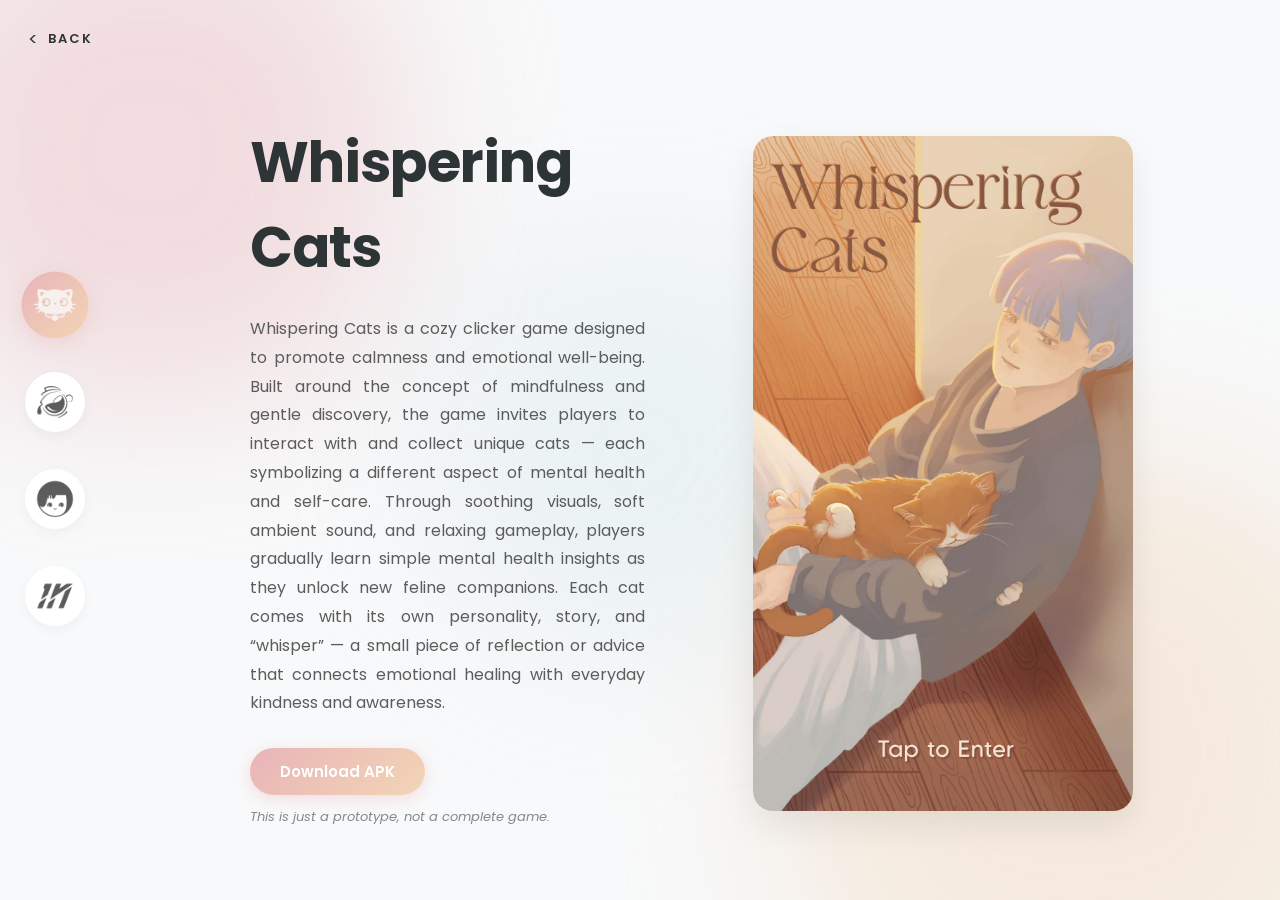
==== commit eea27f9a: "update" ====
--- a/portfolio.html
+++ b/portfolio.html
@@ -1343,16 +1343,16 @@
         <div class="sidebar-inner" id="sidebarInner">
             <div class="sidebar-dots" id="sidebarDots">
                 <button class="nav-dot active" data-index="0" id="navDot0">
-                    <img src="images/whispering cats/logo-cat-active.png" alt="Whispering Cats Logo">
+                    <img loading="lazy" decoding="async" src="images/whispering cats/logo-cat-active.png" alt="Whispering Cats Logo">
                 </button>
                 <button class="nav-dot" data-index="1" id="navDot1">
-                    <img src="images/the velvet brew/logo-brew-inactive.png" alt="The Velvet Brew Logo">
+                    <img loading="lazy" decoding="async" src="images/the velvet brew/logo-brew-inactive.png" alt="The Velvet Brew Logo">
                 </button>
                 <button class="nav-dot" data-index="2" id="navDot2">
-                    <img src="images/tales of reverie/logo-tales-inactive.png" alt="Tales of Reverie Logo">
+                    <img loading="lazy" decoding="async" src="images/tales of reverie/logo-tales-inactive.png" alt="Tales of Reverie Logo">
                 </button>
                 <button class="nav-dot" data-index="3" id="navDot3">
-                    <img src="images/incubase/logo-incubase-inactive.png" alt="INCUBASE Studio Malaysia Logo">
+                    <img loading="lazy" decoding="async" src="images/incubase/logo-incubase-inactive.png" alt="INCUBASE Studio Malaysia Logo">
                 </button>
             </div>
         </div>
@@ -1399,7 +1399,7 @@
 
                     <!-- Right: Image -->
                     <div style="display: flex; justify-content: center; align-items: center;">
-                        <img src="images/whispering cats/Homepage-1.jpg" alt="Whispering Cats Homepage"
+                        <img loading="lazy" decoding="async" src="images/whispering cats/Homepage-1.jpg" alt="Whispering Cats Homepage"
                             style="width: 80%; border-radius: 20px; box-shadow: 0 15px 35px rgba(0,0,0,0.08);">
                     </div>
                 </div>
@@ -1440,13 +1440,13 @@
 
                     <!-- Right: Cat Transition -->
                     <div style="display: flex; align-items: center; justify-content: center; gap: 30px;">
-                        <img src="images/whispering cats/Cat-1.png" alt="Cat Stage 1"
+                        <img loading="lazy" decoding="async" src="images/whispering cats/Cat-1.png" alt="Cat Stage 1"
                             style="width: 120px; height: auto;">
                         <svg width="40" height="40" viewBox="0 0 24 24" fill="none" xmlns="http://www.w3.org/2000/svg">
                             <path d="M5 12H19M19 12L12 5M19 12L12 19" stroke="#e8b4b8" stroke-width="2"
                                 stroke-linecap="round" stroke-linejoin="round" />
                         </svg>
-                        <img src="images/whispering cats/Cat-1..png" alt="Cat Stage 2"
+                        <img loading="lazy" decoding="async" src="images/whispering cats/Cat-1..png" alt="Cat Stage 2"
                             style="width: 140px; height: auto;">
                     </div>
                 </div>
@@ -1456,7 +1456,7 @@
                     style="width: 100%; display: grid; grid-template-columns: 1fr 1fr; gap: 60px; align-items: center; margin-bottom: 60px;">
                     <!-- Left: P1 Image -->
                     <div style="display: flex; justify-content: center;">
-                        <img src="images/whispering cats/P1.png" alt="Whispering Cats Mechanic"
+                        <img loading="lazy" decoding="async" src="images/whispering cats/P1.png" alt="Whispering Cats Mechanic"
                             style="width: 100%; border-radius: 15px; box-shadow: 0 10px 30px rgba(0,0,0,0.05);">
                     </div>
 
@@ -1487,11 +1487,11 @@
 
                     <!-- Side-by-side Backgrounds -->
                     <div style="display: grid; grid-template-columns: repeat(3, 1fr); gap: 20px; width: 100%;">
-                        <img src="images/whispering cats/Background-5.png" alt="Level 5 Background"
+                        <img loading="lazy" decoding="async" src="images/whispering cats/Background-5.png" alt="Level 5 Background"
                             style="width: 100%; border-radius: 12px; box-shadow: 0 8px 25px rgba(0,0,0,0.06);">
-                        <img src="images/whispering cats/Background-20.png" alt="Level 20 Background"
+                        <img loading="lazy" decoding="async" src="images/whispering cats/Background-20.png" alt="Level 20 Background"
                             style="width: 100%; border-radius: 12px; box-shadow: 0 8px 25px rgba(0,0,0,0.06);">
-                        <img src="images/whispering cats/Background-50.png" alt="Level 50 Background"
+                        <img loading="lazy" decoding="async" src="images/whispering cats/Background-50.png" alt="Level 50 Background"
                             style="width: 100%; border-radius: 12px; box-shadow: 0 8px 25px rgba(0,0,0,0.06);">
                     </div>
                 </div>
@@ -1513,11 +1513,11 @@
 
                     <!-- Side-by-side Minigames -->
                     <div style="display: grid; grid-template-columns: repeat(3, 1fr); gap: 20px; width: 100%;">
-                        <img src="images/whispering cats/Cuddle.png" alt="Cuddle Minigame"
+                        <img loading="lazy" decoding="async" src="images/whispering cats/Cuddle.png" alt="Cuddle Minigame"
                             style="width: 100%; border-radius: 12px; box-shadow: 0 8px 25px rgba(0,0,0,0.06);">
-                        <img src="images/whispering cats/Shower.png" alt="Shower Minigame"
+                        <img loading="lazy" decoding="async" src="images/whispering cats/Shower.png" alt="Shower Minigame"
                             style="width: 100%; border-radius: 12px; box-shadow: 0 8px 25px rgba(0,0,0,0.06);">
-                        <img src="images/whispering cats/Grooming.png" alt="Grooming Minigame"
+                        <img loading="lazy" decoding="async" src="images/whispering cats/Grooming.png" alt="Grooming Minigame"
                             style="width: 100%; border-radius: 12px; box-shadow: 0 8px 25px rgba(0,0,0,0.06);">
                     </div>
                 </div>
@@ -1553,7 +1553,7 @@
                 <div class="showcase-section scroll-animate"
                     style="width: 100%; display: flex; flex-direction: column; align-items: center; text-align: center;">
                     <!-- Centered Logo -->
-                    <img src="images/the velvet brew/Logo Design-04.png" alt="The Velvet Brew Logo"
+                    <img loading="lazy" decoding="async" src="images/the velvet brew/Logo Design-04.png" alt="The Velvet Brew Logo"
                         style="max-height: 600px; width: auto; margin-bottom: 30px;">
 
                     <!-- Horizontal Line with Diamonds -->
@@ -1579,13 +1579,13 @@
                 <div class="showcase-section scroll-animate" style="width: 100%;">
                     <div class="logo-logic-container"
                         style="display: flex; align-items: center; justify-content: center; gap: 30px; margin-bottom: 50px;">
-                        <div class="logo-logic-item"><img src="images/the velvet brew/logo idea-01.png" alt="Book Icon">
+                        <div class="logo-logic-item"><img loading="lazy" decoding="async" src="images/the velvet brew/logo idea-01.png" alt="Book Icon">
                         </div>
                         <div class="logo-logic-operator">+</div>
-                        <div class="logo-logic-item"><img src="images/the velvet brew/logo idea-02.png"
+                        <div class="logo-logic-item"><img loading="lazy" decoding="async" src="images/the velvet brew/logo idea-02.png"
                                 alt="Tea Cup Icon"></div>
                         <div class="logo-logic-operator">=</div>
-                        <div class="logo-logic-item"><img src="images/the velvet brew/logo idea-03.png"
+                        <div class="logo-logic-item"><img loading="lazy" decoding="async" src="images/the velvet brew/logo idea-03.png"
                                 alt="Final Logo Concept"></div>
                     </div>
                     <!-- Horizontal Line Below Logo Logic with Diamonds -->
@@ -1628,9 +1628,9 @@
                     <!-- Typography (Right) -->
                     <div class="brand-grid-col"
                         style="display: flex; flex-direction: column; gap: 30px; align-items: center;">
-                        <img src="images/the velvet brew/typography-1.png" alt="Typeface 1"
+                        <img loading="lazy" decoding="async" src="images/the velvet brew/typography-1.png" alt="Typeface 1"
                             style="width: 100%; max-width: 270px; height: auto;">
-                        <img src="images/the velvet brew/typography-2.png" alt="Typeface 2"
+                        <img loading="lazy" decoding="async" src="images/the velvet brew/typography-2.png" alt="Typeface 2"
                             style="width: 100%; max-width: 270px; height: auto;">
                     </div>
                 </div>
@@ -1640,12 +1640,12 @@
                     style="width: 100%; display: grid; grid-template-columns: 1fr 1fr; gap: 50px; max-width: 900px; margin: 50px auto 30px auto;">
                     <div
                         style="background-color: #f4da99; border-radius: 12px; overflow: hidden; display: flex; align-items: center; justify-content: center; height: 250px;">
-                        <img src="images/the velvet brew/Pattern-01.png" alt="Pattern 1"
+                        <img loading="lazy" decoding="async" src="images/the velvet brew/Pattern-01.png" alt="Pattern 1"
                             style="width: 100%; height: 100%; object-fit: cover;">
                     </div>
                     <div
                         style="background-color: #801735; border-radius: 12px; overflow: hidden; display: flex; align-items: center; justify-content: center; height: 250px;">
-                        <img src="images/the velvet brew/Pattern-02.png" alt="Pattern 2"
+                        <img loading="lazy" decoding="async" src="images/the velvet brew/Pattern-02.png" alt="Pattern 2"
                             style="width: 100%; height: 100%; object-fit: cover;">
                     </div>
                 </div>
@@ -1653,7 +1653,7 @@
                 <!-- Logo Grid Bottom -->
                 <div class="showcase-section scroll-animate"
                     style="width: 100%; text-align: center; margin: 20px auto 10px auto;">
-                    <img src="images/the velvet brew/Logo Design-h1-04.png" alt="Horizontal Logo"
+                    <img loading="lazy" decoding="async" src="images/the velvet brew/Logo Design-h1-04.png" alt="Horizontal Logo"
                         style="max-height: 250px; width: auto;">
                 </div>
 
@@ -1834,7 +1834,7 @@
                         <div
                             style="position: absolute; width: 300px; height: 300px; background-color: #e8b4b8; border-radius: 50%; filter: blur(40px); opacity: 0.8; z-index: 0; transform: translateY(5%);">
                         </div>
-                        <img src="images/the velvet brew/phone mock up.png" alt="UI/UX Phone Mockup"
+                        <img loading="lazy" decoding="async" src="images/the velvet brew/phone mock up.png" alt="UI/UX Phone Mockup"
                             style="max-height: 700px; width: auto; position: relative; z-index: 1; object-fit: contain;">
                     </div>
 
@@ -1885,9 +1885,9 @@
                         <div style="position: relative; display: flex; width: 100%;">
                             <div
                                 style="position: absolute; bottom: 0; right: 0; width: 100%; display: flex; gap: 20px; justify-content: center; align-items: flex-end;">
-                                <img src="images/the velvet brew/21.jpeg" alt="Feature Screen 1"
+                                <img loading="lazy" decoding="async" src="images/the velvet brew/21.jpeg" alt="Feature Screen 1"
                                     style="width: 45%; border-radius: 30px; border: 5px solid #000; box-shadow: 0 4px 15px rgba(0,0,0,0.1);">
-                                <img src="images/the velvet brew/14.jpeg" alt="Feature Screen 2"
+                                <img loading="lazy" decoding="async" src="images/the velvet brew/14.jpeg" alt="Feature Screen 2"
                                     style="width: 45%; border-radius: 30px; border: 5px solid #000; box-shadow: 0 4px 15px rgba(0,0,0,0.1);">
                             </div>
                         </div>
@@ -1899,13 +1899,13 @@
                     style="width: 100%; max-width: 1100px; margin: 40px auto 60px auto; text-align: center;">
                     <div
                         style="display: flex; gap: 20px; justify-content: center; align-items: center; margin-bottom: 50px; flex-wrap: wrap;">
-                        <img src="images/the velvet brew/23.jpeg" alt="Design Screen 1"
+                        <img loading="lazy" decoding="async" src="images/the velvet brew/23.jpeg" alt="Design Screen 1"
                             style="width: 22%; min-width: 200px; border-radius: 30px; border: 5px solid #000; box-shadow: 10px 10px 40px rgba(232, 180, 184, 0.5);">
-                        <img src="images/the velvet brew/26.jpeg" alt="Design Screen 2"
+                        <img loading="lazy" decoding="async" src="images/the velvet brew/26.jpeg" alt="Design Screen 2"
                             style="width: 22%; min-width: 200px; border-radius: 30px; border: 5px solid #000; box-shadow: 10px 10px 40px rgba(232, 180, 184, 0.5);">
-                        <img src="images/the velvet brew/18.jpeg" alt="Design Screen 3"
+                        <img loading="lazy" decoding="async" src="images/the velvet brew/18.jpeg" alt="Design Screen 3"
                             style="width: 22%; min-width: 200px; border-radius: 30px; border: 5px solid #000; box-shadow: 10px 10px 40px rgba(232, 180, 184, 0.5);">
-                        <img src="images/the velvet brew/12.jpeg" alt="Design Screen 4"
+                        <img loading="lazy" decoding="async" src="images/the velvet brew/12.jpeg" alt="Design Screen 4"
                             style="width: 22%; min-width: 200px; border-radius: 30px; border: 5px solid #000; box-shadow: 10px 10px 40px rgba(232, 180, 184, 0.5);">
                     </div>
 
@@ -1961,58 +1961,58 @@
                     <div style="display: grid; grid-template-columns: repeat(2, 1fr); gap: 30px; width: 100%;">
                         <!-- Row 1 -->
                         <div class="scroll-animate" style="display: contents;">
-                            <img src="images/tales of reverie/Portfolio.jpg" alt="Portfolio Page"
+                            <img loading="lazy" decoding="async" src="images/tales of reverie/Portfolio.jpg" alt="Portfolio Page"
                                 style="width: 100%; border-radius: 10px; box-shadow: 0 10px 30px rgba(0,0,0,0.08);">
-                            <img src="images/tales of reverie/Portfolio2.jpg" alt="Portfolio Page"
+                            <img loading="lazy" decoding="async" src="images/tales of reverie/Portfolio2.jpg" alt="Portfolio Page"
                                 style="width: 100%; border-radius: 10px; box-shadow: 0 10px 30px rgba(0,0,0,0.08);">
                         </div>
                         <!-- Row 2 -->
                         <div class="scroll-animate" style="display: contents;">
-                            <img src="images/tales of reverie/Portfolio3.jpg" alt="Portfolio Page"
+                            <img loading="lazy" decoding="async" src="images/tales of reverie/Portfolio3.jpg" alt="Portfolio Page"
                                 style="width: 100%; border-radius: 10px; box-shadow: 0 10px 30px rgba(0,0,0,0.08);">
-                            <img src="images/tales of reverie/Portfolio4.jpg" alt="Portfolio Page"
+                            <img loading="lazy" decoding="async" src="images/tales of reverie/Portfolio4.jpg" alt="Portfolio Page"
                                 style="width: 100%; border-radius: 10px; box-shadow: 0 10px 30px rgba(0,0,0,0.08);">
                         </div>
                         <!-- Row 3 -->
                         <div class="scroll-animate" style="display: contents;">
-                            <img src="images/tales of reverie/Portfolio5.jpg" alt="Portfolio Page"
+                            <img loading="lazy" decoding="async" src="images/tales of reverie/Portfolio5.jpg" alt="Portfolio Page"
                                 style="width: 100%; border-radius: 10px; box-shadow: 0 10px 30px rgba(0,0,0,0.08);">
-                            <img src="images/tales of reverie/Portfolio6.jpg" alt="Portfolio Page"
+                            <img loading="lazy" decoding="async" src="images/tales of reverie/Portfolio6.jpg" alt="Portfolio Page"
                                 style="width: 100%; border-radius: 10px; box-shadow: 0 10px 30px rgba(0,0,0,0.08);">
                         </div>
                         <!-- Row 4 -->
                         <div class="scroll-animate" style="display: contents;">
-                            <img src="images/tales of reverie/Portfolio7.jpg" alt="Portfolio Page"
+                            <img loading="lazy" decoding="async" src="images/tales of reverie/Portfolio7.jpg" alt="Portfolio Page"
                                 style="width: 100%; border-radius: 10px; box-shadow: 0 10px 30px rgba(0,0,0,0.08);">
-                            <img src="images/tales of reverie/Portfolio8.jpg" alt="Portfolio Page"
+                            <img loading="lazy" decoding="async" src="images/tales of reverie/Portfolio8.jpg" alt="Portfolio Page"
                                 style="width: 100%; border-radius: 10px; box-shadow: 0 10px 30px rgba(0,0,0,0.08);">
                         </div>
                         <!-- Row 5 -->
                         <div class="scroll-animate" style="display: contents;">
-                            <img src="images/tales of reverie/Portfolio9.jpg" alt="Portfolio Page"
+                            <img loading="lazy" decoding="async" src="images/tales of reverie/Portfolio9.jpg" alt="Portfolio Page"
                                 style="width: 100%; border-radius: 10px; box-shadow: 0 10px 30px rgba(0,0,0,0.08);">
-                            <img src="images/tales of reverie/Portfolio10.jpg" alt="Portfolio Page"
+                            <img loading="lazy" decoding="async" src="images/tales of reverie/Portfolio10.jpg" alt="Portfolio Page"
                                 style="width: 100%; border-radius: 10px; box-shadow: 0 10px 30px rgba(0,0,0,0.08);">
                         </div>
                         <!-- Row 6 -->
                         <div class="scroll-animate" style="display: contents;">
-                            <img src="images/tales of reverie/Portfolio11.jpg" alt="Portfolio Page"
+                            <img loading="lazy" decoding="async" src="images/tales of reverie/Portfolio11.jpg" alt="Portfolio Page"
                                 style="width: 100%; border-radius: 10px; box-shadow: 0 10px 30px rgba(0,0,0,0.08);">
-                            <img src="images/tales of reverie/Portfolio12.jpg" alt="Portfolio Page"
+                            <img loading="lazy" decoding="async" src="images/tales of reverie/Portfolio12.jpg" alt="Portfolio Page"
                                 style="width: 100%; border-radius: 10px; box-shadow: 0 10px 30px rgba(0,0,0,0.08);">
                         </div>
                         <!-- Row 7 -->
                         <div class="scroll-animate" style="display: contents;">
-                            <img src="images/tales of reverie/Portfolio13.jpg" alt="Portfolio Page"
+                            <img loading="lazy" decoding="async" src="images/tales of reverie/Portfolio13.jpg" alt="Portfolio Page"
                                 style="width: 100%; border-radius: 10px; box-shadow: 0 10px 30px rgba(0,0,0,0.08);">
-                            <img src="images/tales of reverie/Portfolio14.jpg" alt="Portfolio Page"
+                            <img loading="lazy" decoding="async" src="images/tales of reverie/Portfolio14.jpg" alt="Portfolio Page"
                                 style="width: 100%; border-radius: 10px; box-shadow: 0 10px 30px rgba(0,0,0,0.08);">
                         </div>
                         <!-- Row 8 -->
                         <div class="scroll-animate" style="display: contents;">
-                            <img src="images/tales of reverie/Portfolio15.jpg" alt="Portfolio Page"
+                            <img loading="lazy" decoding="async" src="images/tales of reverie/Portfolio15.jpg" alt="Portfolio Page"
                                 style="width: 100%; border-radius: 10px; box-shadow: 0 10px 30px rgba(0,0,0,0.08);">
-                            <img src="images/tales of reverie/Portfolio16.jpg" alt="Portfolio Page"
+                            <img loading="lazy" decoding="async" src="images/tales of reverie/Portfolio16.jpg" alt="Portfolio Page"
                                 style="width: 100%; border-radius: 10px; box-shadow: 0 10px 30px rgba(0,0,0,0.08);">
                         </div>
                     </div>
@@ -2098,7 +2098,7 @@
                     <!-- Social Media Grid -->
                     <div
                         style="display: grid; grid-template-columns: repeat(2, 1fr); gap: 30px; width: 100%; max-width: 1000px;">
-                        <div class="mockup-item" style="height: auto;"><img src="images/shinchan/IC promotion.png"
+                        <div class="mockup-item" style="height: auto;"><img loading="lazy" decoding="async" src="images/shinchan/IC promotion.png"
                                 alt="IC promotion"></div>
                         <div class="mockup-item" style="height: auto;"><img
                                 src="images/shinchan/Limited Time Frame-01.png" alt="Limited Time Frame-01"></div>
@@ -2137,13 +2137,13 @@
                         style="display: flex; flex-direction: column; align-items: center; gap: 20px; width: 100%; max-width: 1100px; margin-bottom: 60px;">
                         <!-- Row 1: Footprints -->
                         <div style="display: grid; grid-template-columns: repeat(4, 1fr); gap: 20px; width: 100%;">
-                            <div class="mockup-item" style="height: auto;"><img src="images/digimon/Footprint-01.png"
+                            <div class="mockup-item" style="height: auto;"><img loading="lazy" decoding="async" src="images/digimon/Footprint-01.png"
                                     alt="Footprint 01"></div>
-                            <div class="mockup-item" style="height: auto;"><img src="images/digimon/Footprint-02.png"
+                            <div class="mockup-item" style="height: auto;"><img loading="lazy" decoding="async" src="images/digimon/Footprint-02.png"
                                     alt="Footprint 02"></div>
-                            <div class="mockup-item" style="height: auto;"><img src="images/digimon/Footprint-03.png"
+                            <div class="mockup-item" style="height: auto;"><img loading="lazy" decoding="async" src="images/digimon/Footprint-03.png"
                                     alt="Footprint 03"></div>
-                            <div class="mockup-item" style="height: auto;"><img src="images/digimon/Footprint-04.png"
+                            <div class="mockup-item" style="height: auto;"><img loading="lazy" decoding="async" src="images/digimon/Footprint-04.png"
                                     alt="Footprint 04"></div>
                         </div>
                         <!-- Row 2: Floor Sticker -->
@@ -2159,7 +2159,7 @@
                     <!-- Social Media Grid -->
                     <div
                         style="display: grid; grid-template-columns: repeat(3, 1fr); gap: 20px; width: 100%; max-width: 1100px;">
-                        <div class="mockup-item" style="height: 400px;"><img src="images/digimon/SNS Thank You.png"
+                        <div class="mockup-item" style="height: 400px;"><img loading="lazy" decoding="async" src="images/digimon/SNS Thank You.png"
                                 alt="SNS Thank You" style="width: 100%; height: 100%; object-fit: cover;"></div>
                         <div class="mockup-item" style="height: 400px;"><img
                                 src="images/digimon/SNS Priority Access-01.png" alt="SNS Priority Access"
@@ -2247,15 +2247,15 @@
                         <!-- SNS Grid -->
                         <div
                             style="display: grid; grid-template-columns: repeat(5, 1fr); gap: 15px; width: 100%; max-width: 1100px; margin-bottom: 60px;">
-                            <div class="mockup-item" style="height: auto;"><img src="images/incubase/SNS 1.png"
+                            <div class="mockup-item" style="height: auto;"><img loading="lazy" decoding="async" src="images/incubase/SNS 1.png"
                                     alt="SNS 1"></div>
-                            <div class="mockup-item" style="height: auto;"><img src="images/incubase/SNS 2.png"
+                            <div class="mockup-item" style="height: auto;"><img loading="lazy" decoding="async" src="images/incubase/SNS 2.png"
                                     alt="SNS 2"></div>
-                            <div class="mockup-item" style="height: auto;"><img src="images/incubase/SNS 3.png"
+                            <div class="mockup-item" style="height: auto;"><img loading="lazy" decoding="async" src="images/incubase/SNS 3.png"
                                     alt="SNS 3"></div>
-                            <div class="mockup-item" style="height: auto;"><img src="images/incubase/SNS 4.png"
+                            <div class="mockup-item" style="height: auto;"><img loading="lazy" decoding="async" src="images/incubase/SNS 4.png"
                                     alt="SNS 4"></div>
-                            <div class="mockup-item" style="height: auto;"><img src="images/incubase/SNS 5.png"
+                            <div class="mockup-item" style="height: auto;"><img loading="lazy" decoding="async" src="images/incubase/SNS 5.png"
                                     alt="SNS 5"></div>
                         </div>
 
@@ -2265,13 +2265,13 @@
                         <!-- Printing Material Grid -->
                         <div
                             style="display: grid; grid-template-columns: repeat(4, 1fr); gap: 20px; width: 100%; max-width: 1100px;">
-                            <div class="mockup-item" style="height: auto;"><img src="images/incubase/Print 1.png"
+                            <div class="mockup-item" style="height: auto;"><img loading="lazy" decoding="async" src="images/incubase/Print 1.png"
                                     alt="Print 1"></div>
-                            <div class="mockup-item" style="height: auto;"><img src="images/incubase/Print 2.png"
+                            <div class="mockup-item" style="height: auto;"><img loading="lazy" decoding="async" src="images/incubase/Print 2.png"
                                     alt="Print 2"></div>
-                            <div class="mockup-item" style="height: auto;"><img src="images/incubase/Print 3.png"
+                            <div class="mockup-item" style="height: auto;"><img loading="lazy" decoding="async" src="images/incubase/Print 3.png"
                                     alt="Print 3"></div>
-                            <div class="mockup-item" style="height: auto;"><img src="images/incubase/Print 4.png"
+                            <div class="mockup-item" style="height: auto;"><img loading="lazy" decoding="async" src="images/incubase/Print 4.png"
                                     alt="Print 4"></div>
                         </div>
                     </div>
@@ -2436,4 +2436,4 @@
     </script>
 </body>
 
-</html>+</html>
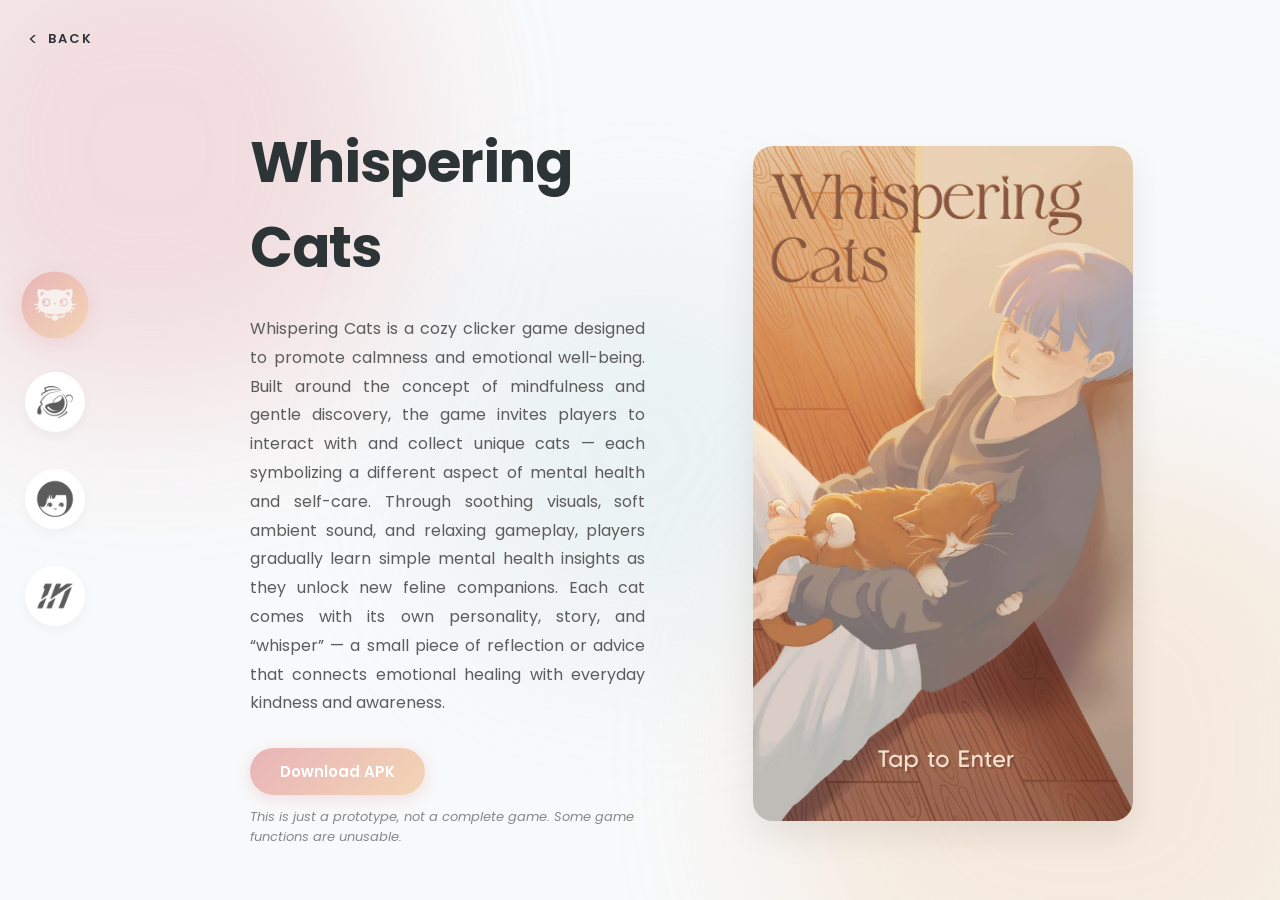
==== commit 5fdb0356: "Latest Portfolio" ====
--- a/portfolio.html
+++ b/portfolio.html
@@ -4,7 +4,8 @@
 <head>
     <meta charset="utf-8">
     <meta http-equiv="X-UA-Compatible" content="IE=edge">
-    <title>Portfolio - Premium Experience</title>
+    <title>Projects</title>
+    <link rel="shortcut icon" href="images/favicon.png">
     <meta name="viewport" content="width=device-width, initial-scale=1">
     <link href="https://fonts.googleapis.com/css2?family=Poppins:wght@400;500;600;700&display=swap" rel="stylesheet">
     <link href="https://fonts.googleapis.com/css2?family=Playfair+Display:wght@400;700&display=swap" rel="stylesheet">
@@ -1020,6 +1021,9 @@
 
             .hamburger-btn {
                 display: flex;
+                top: 70px;
+                left: 28px;
+                right: auto;
             }
 
             .mobile-overlay {
@@ -1040,6 +1044,7 @@
                 left: 0;
                 width: 100%;
                 min-height: 100vh;
+                display: block;
             }
 
             .project-details {
@@ -1047,6 +1052,11 @@
                 padding: 80px 20px 40px;
                 height: auto;
                 min-height: 100vh;
+                display: none;
+            }
+
+            .project-details.active {
+                display: flex;
             }
 
             .branding-layout {
@@ -1270,12 +1280,65 @@
                 width: 48px;
                 height: 48px;
             }
+
+            /* Fix: Force single-column grid on mobile to prevent content squishing */
+            [style*="grid-template-columns"] {
+                grid-template-columns: 1fr !important;
+            }
+
+            /* Digimon/INCUBASE SNS: preserve aspect ratio on mobile */
+            .mockup-item {
+                height: auto !important;
+            }
+
+            .mockup-item img {
+                height: auto !important;
+                object-fit: contain !important;
+            }
+
+            /* Velvet Brew: scale down logo and phone mockup on mobile */
+            img[alt="Horizontal Logo"] {
+                max-height: 120px !important;
+            }
+
+            img[alt="UI/UX Phone Mockup"] {
+                max-height: 350px !important;
+            }
+
+            /* Velvet Brew Features: images on top, text below */
+            .features-grid {
+                display: flex !important;
+                flex-direction: column-reverse !important;
+                padding: 25px 20px !important;
+                gap: 25px !important;
+            }
+
+            .features-images-container {
+                position: relative !important;
+                height: auto !important;
+            }
+
+            .features-images-inner {
+                position: relative !important;
+                bottom: auto !important;
+                right: auto !important;
+            }
+
+            /* Digimon Floor Sticker: larger on mobile */
+            .digimon-floor-sticker {
+                width: 80% !important;
+            }
         }
 
         /* =============================================
            RESPONSIVE: SMALL MOBILE (â‰¤480px)
            ============================================= */
         @media screen and (max-width: 480px) {
+            .hamburger-btn {
+                top: 50px;
+                left: 20px;
+            }
+
             .project-details {
                 padding: 70px 15px 30px;
             }
@@ -1343,16 +1406,20 @@
         <div class="sidebar-inner" id="sidebarInner">
             <div class="sidebar-dots" id="sidebarDots">
                 <button class="nav-dot active" data-index="0" id="navDot0">
-                    <img loading="lazy" decoding="async" src="images/whispering cats/logo-cat-active.png" alt="Whispering Cats Logo">
+                    <img loading="lazy" decoding="async" src="images/whispering cats/logo-cat-active.png"
+                        alt="Whispering Cats Logo">
                 </button>
                 <button class="nav-dot" data-index="1" id="navDot1">
-                    <img loading="lazy" decoding="async" src="images/the velvet brew/logo-brew-inactive.png" alt="The Velvet Brew Logo">
+                    <img loading="lazy" decoding="async" src="images/the velvet brew/logo-brew-inactive.png"
+                        alt="The Velvet Brew Logo">
                 </button>
                 <button class="nav-dot" data-index="2" id="navDot2">
-                    <img loading="lazy" decoding="async" src="images/tales of reverie/logo-tales-inactive.png" alt="Tales of Reverie Logo">
+                    <img loading="lazy" decoding="async" src="images/tales of reverie/logo-tales-inactive.png"
+                        alt="Tales of Reverie Logo">
                 </button>
                 <button class="nav-dot" data-index="3" id="navDot3">
-                    <img loading="lazy" decoding="async" src="images/incubase/logo-incubase-inactive.png" alt="INCUBASE Studio Malaysia Logo">
+                    <img loading="lazy" decoding="async" src="images/incubase/logo-incubase-inactive.png"
+                        alt="INCUBASE Studio Malaysia Logo">
                 </button>
             </div>
         </div>
@@ -1392,14 +1459,15 @@
                                 Download APK
                             </a>
                             <p style="margin-top: 12px; font-size: 13px; color: #888; font-style: italic;">
-                                This is just a prototype, not a complete game.
+                                This is just a prototype, not a complete game. Some game functions are unusable.
                             </p>
                         </div>
                     </div>
 
                     <!-- Right: Image -->
                     <div style="display: flex; justify-content: center; align-items: center;">
-                        <img loading="lazy" decoding="async" src="images/whispering cats/Homepage-1.jpg" alt="Whispering Cats Homepage"
+                        <img loading="lazy" decoding="async" src="images/whispering cats/Homepage-1.jpg"
+                            alt="Whispering Cats Homepage"
                             style="width: 80%; border-radius: 20px; box-shadow: 0 15px 35px rgba(0,0,0,0.08);">
                     </div>
                 </div>
@@ -1456,7 +1524,8 @@
                     style="width: 100%; display: grid; grid-template-columns: 1fr 1fr; gap: 60px; align-items: center; margin-bottom: 60px;">
                     <!-- Left: P1 Image -->
                     <div style="display: flex; justify-content: center;">
-                        <img loading="lazy" decoding="async" src="images/whispering cats/P1.png" alt="Whispering Cats Mechanic"
+                        <img loading="lazy" decoding="async" src="images/whispering cats/P1.png"
+                            alt="Whispering Cats Mechanic"
                             style="width: 100%; border-radius: 15px; box-shadow: 0 10px 30px rgba(0,0,0,0.05);">
                     </div>
 
@@ -1487,11 +1556,14 @@
 
                     <!-- Side-by-side Backgrounds -->
                     <div style="display: grid; grid-template-columns: repeat(3, 1fr); gap: 20px; width: 100%;">
-                        <img loading="lazy" decoding="async" src="images/whispering cats/Background-5.png" alt="Level 5 Background"
+                        <img loading="lazy" decoding="async" src="images/whispering cats/Background-5.png"
+                            alt="Level 5 Background"
                             style="width: 100%; border-radius: 12px; box-shadow: 0 8px 25px rgba(0,0,0,0.06);">
-                        <img loading="lazy" decoding="async" src="images/whispering cats/Background-20.png" alt="Level 20 Background"
+                        <img loading="lazy" decoding="async" src="images/whispering cats/Background-20.png"
+                            alt="Level 20 Background"
                             style="width: 100%; border-radius: 12px; box-shadow: 0 8px 25px rgba(0,0,0,0.06);">
-                        <img loading="lazy" decoding="async" src="images/whispering cats/Background-50.png" alt="Level 50 Background"
+                        <img loading="lazy" decoding="async" src="images/whispering cats/Background-50.png"
+                            alt="Level 50 Background"
                             style="width: 100%; border-radius: 12px; box-shadow: 0 8px 25px rgba(0,0,0,0.06);">
                     </div>
                 </div>
@@ -1513,11 +1585,14 @@
 
                     <!-- Side-by-side Minigames -->
                     <div style="display: grid; grid-template-columns: repeat(3, 1fr); gap: 20px; width: 100%;">
-                        <img loading="lazy" decoding="async" src="images/whispering cats/Cuddle.png" alt="Cuddle Minigame"
+                        <img loading="lazy" decoding="async" src="images/whispering cats/Cuddle.png"
+                            alt="Cuddle Minigame"
                             style="width: 100%; border-radius: 12px; box-shadow: 0 8px 25px rgba(0,0,0,0.06);">
-                        <img loading="lazy" decoding="async" src="images/whispering cats/Shower.png" alt="Shower Minigame"
+                        <img loading="lazy" decoding="async" src="images/whispering cats/Shower.png"
+                            alt="Shower Minigame"
                             style="width: 100%; border-radius: 12px; box-shadow: 0 8px 25px rgba(0,0,0,0.06);">
-                        <img loading="lazy" decoding="async" src="images/whispering cats/Grooming.png" alt="Grooming Minigame"
+                        <img loading="lazy" decoding="async" src="images/whispering cats/Grooming.png"
+                            alt="Grooming Minigame"
                             style="width: 100%; border-radius: 12px; box-shadow: 0 8px 25px rgba(0,0,0,0.06);">
                     </div>
                 </div>
@@ -1534,9 +1609,9 @@
                     <div
                         style="width: 100%; max-width: 900px; margin: 0 auto; border-radius: 20px; overflow: hidden; box-shadow: 0 20px 50px rgba(0,0,0,0.1);">
                         <div style="position: relative; padding-bottom: 56.25%; height: 0; overflow: hidden;">
-                            <iframe src="https://www.youtube.com/embed/Hu4lzbqnvQQ" 
+                            <iframe src="https://www.youtube.com/embed/Hu4lzbqnvQQ"
                                 style="position: absolute; top: 0; left: 0; width: 100%; height: 100%; border: 0;"
-                                allow="accelerometer; autoplay; clipboard-write; encrypted-media; gyroscope; picture-in-picture" 
+                                allow="accelerometer; autoplay; clipboard-write; encrypted-media; gyroscope; picture-in-picture"
                                 allowfullscreen></iframe>
                         </div>
                     </div>
@@ -1553,8 +1628,8 @@
                 <div class="showcase-section scroll-animate"
                     style="width: 100%; display: flex; flex-direction: column; align-items: center; text-align: center;">
                     <!-- Centered Logo -->
-                    <img loading="lazy" decoding="async" src="images/the velvet brew/Logo Design-04.png" alt="The Velvet Brew Logo"
-                        style="max-height: 600px; width: auto; margin-bottom: 30px;">
+                    <img loading="lazy" decoding="async" src="images/the velvet brew/Logo Design-04.png"
+                        alt="The Velvet Brew Logo" style="max-height: 600px; width: auto; margin-bottom: 30px;">
 
                     <!-- Horizontal Line with Diamonds -->
                     <div
@@ -1579,14 +1654,15 @@
                 <div class="showcase-section scroll-animate" style="width: 100%;">
                     <div class="logo-logic-container"
                         style="display: flex; align-items: center; justify-content: center; gap: 30px; margin-bottom: 50px;">
-                        <div class="logo-logic-item"><img loading="lazy" decoding="async" src="images/the velvet brew/logo idea-01.png" alt="Book Icon">
+                        <div class="logo-logic-item"><img loading="lazy" decoding="async"
+                                src="images/the velvet brew/logo idea-01.png" alt="Book Icon">
                         </div>
                         <div class="logo-logic-operator">+</div>
-                        <div class="logo-logic-item"><img loading="lazy" decoding="async" src="images/the velvet brew/logo idea-02.png"
-                                alt="Tea Cup Icon"></div>
+                        <div class="logo-logic-item"><img loading="lazy" decoding="async"
+                                src="images/the velvet brew/logo idea-02.png" alt="Tea Cup Icon"></div>
                         <div class="logo-logic-operator">=</div>
-                        <div class="logo-logic-item"><img loading="lazy" decoding="async" src="images/the velvet brew/logo idea-03.png"
-                                alt="Final Logo Concept"></div>
+                        <div class="logo-logic-item"><img loading="lazy" decoding="async"
+                                src="images/the velvet brew/logo idea-03.png" alt="Final Logo Concept"></div>
                     </div>
                     <!-- Horizontal Line Below Logo Logic with Diamonds -->
                     <div
@@ -1628,10 +1704,10 @@
                     <!-- Typography (Right) -->
                     <div class="brand-grid-col"
                         style="display: flex; flex-direction: column; gap: 30px; align-items: center;">
-                        <img loading="lazy" decoding="async" src="images/the velvet brew/typography-1.png" alt="Typeface 1"
-                            style="width: 100%; max-width: 270px; height: auto;">
-                        <img loading="lazy" decoding="async" src="images/the velvet brew/typography-2.png" alt="Typeface 2"
-                            style="width: 100%; max-width: 270px; height: auto;">
+                        <img loading="lazy" decoding="async" src="images/the velvet brew/typography-1.png"
+                            alt="Typeface 1" style="width: 100%; max-width: 270px; height: auto;">
+                        <img loading="lazy" decoding="async" src="images/the velvet brew/typography-2.png"
+                            alt="Typeface 2" style="width: 100%; max-width: 270px; height: auto;">
                     </div>
                 </div>
 
@@ -1653,8 +1729,8 @@
                 <!-- Logo Grid Bottom -->
                 <div class="showcase-section scroll-animate"
                     style="width: 100%; text-align: center; margin: 20px auto 10px auto;">
-                    <img loading="lazy" decoding="async" src="images/the velvet brew/Logo Design-h1-04.png" alt="Horizontal Logo"
-                        style="max-height: 250px; width: auto;">
+                    <img loading="lazy" decoding="async" src="images/the velvet brew/Logo Design-h1-04.png"
+                        alt="Horizontal Logo" style="max-height: 250px; width: auto;">
                 </div>
 
                 <!-- Horizontal Line with Diamonds -->
@@ -1834,7 +1910,8 @@
                         <div
                             style="position: absolute; width: 300px; height: 300px; background-color: #e8b4b8; border-radius: 50%; filter: blur(40px); opacity: 0.8; z-index: 0; transform: translateY(5%);">
                         </div>
-                        <img loading="lazy" decoding="async" src="images/the velvet brew/phone mock up.png" alt="UI/UX Phone Mockup"
+                        <img loading="lazy" decoding="async" src="images/the velvet brew/phone mock up.png"
+                            alt="UI/UX Phone Mockup"
                             style="max-height: 700px; width: auto; position: relative; z-index: 1; object-fit: contain;">
                     </div>
 
@@ -1865,7 +1942,7 @@
                 <!-- Features Box -->
                 <div class="showcase-section scroll-animate"
                     style="width: 100%; max-width: 1000px; margin: 40px auto 20px auto;">
-                    <div
+                    <div class="features-grid"
                         style="position: relative; background-color: #801735; border-radius: 15px; padding: 40px 50px; display: grid; grid-template-columns: 1fr 1fr; gap: 40px; align-items: stretch;">
 
                         <!-- Left: Text -->
@@ -1882,12 +1959,14 @@
                         </div>
 
                         <!-- Right: Images -->
-                        <div style="position: relative; display: flex; width: 100%;">
-                            <div
+                        <div class="features-images-container" style="position: relative; display: flex; width: 100%;">
+                            <div class="features-images-inner"
                                 style="position: absolute; bottom: 0; right: 0; width: 100%; display: flex; gap: 20px; justify-content: center; align-items: flex-end;">
-                                <img loading="lazy" decoding="async" src="images/the velvet brew/21.jpeg" alt="Feature Screen 1"
+                                <img loading="lazy" decoding="async" src="images/the velvet brew/21.jpeg"
+                                    alt="Feature Screen 1"
                                     style="width: 45%; border-radius: 30px; border: 5px solid #000; box-shadow: 0 4px 15px rgba(0,0,0,0.1);">
-                                <img loading="lazy" decoding="async" src="images/the velvet brew/14.jpeg" alt="Feature Screen 2"
+                                <img loading="lazy" decoding="async" src="images/the velvet brew/14.jpeg"
+                                    alt="Feature Screen 2"
                                     style="width: 45%; border-radius: 30px; border: 5px solid #000; box-shadow: 0 4px 15px rgba(0,0,0,0.1);">
                             </div>
                         </div>
@@ -1945,9 +2024,9 @@
                     <div
                         style="width: 100%; max-width: 1000px; margin: 0 auto; border-radius: 20px; overflow: hidden; box-shadow: 0 20px 50px rgba(0,0,0,0.1);">
                         <div style="position: relative; padding-bottom: 56.25%; height: 0; overflow: hidden;">
-                            <iframe src="https://www.youtube.com/embed/8ORbuc2Ol8Q" 
+                            <iframe src="https://www.youtube.com/embed/8ORbuc2Ol8Q"
                                 style="position: absolute; top: 0; left: 0; width: 100%; height: 100%; border: 0;"
-                                allow="accelerometer; autoplay; clipboard-write; encrypted-media; gyroscope; picture-in-picture" 
+                                allow="accelerometer; autoplay; clipboard-write; encrypted-media; gyroscope; picture-in-picture"
                                 allowfullscreen></iframe>
                         </div>
                     </div>
@@ -1961,58 +2040,74 @@
                     <div style="display: grid; grid-template-columns: repeat(2, 1fr); gap: 30px; width: 100%;">
                         <!-- Row 1 -->
                         <div class="scroll-animate" style="display: contents;">
-                            <img loading="lazy" decoding="async" src="images/tales of reverie/Portfolio.jpg" alt="Portfolio Page"
+                            <img loading="lazy" decoding="async" src="images/tales of reverie/Portfolio.jpg"
+                                alt="Portfolio Page"
                                 style="width: 100%; border-radius: 10px; box-shadow: 0 10px 30px rgba(0,0,0,0.08);">
-                            <img loading="lazy" decoding="async" src="images/tales of reverie/Portfolio2.jpg" alt="Portfolio Page"
+                            <img loading="lazy" decoding="async" src="images/tales of reverie/Portfolio2.jpg"
+                                alt="Portfolio Page"
                                 style="width: 100%; border-radius: 10px; box-shadow: 0 10px 30px rgba(0,0,0,0.08);">
                         </div>
                         <!-- Row 2 -->
                         <div class="scroll-animate" style="display: contents;">
-                            <img loading="lazy" decoding="async" src="images/tales of reverie/Portfolio3.jpg" alt="Portfolio Page"
+                            <img loading="lazy" decoding="async" src="images/tales of reverie/Portfolio3.jpg"
+                                alt="Portfolio Page"
                                 style="width: 100%; border-radius: 10px; box-shadow: 0 10px 30px rgba(0,0,0,0.08);">
-                            <img loading="lazy" decoding="async" src="images/tales of reverie/Portfolio4.jpg" alt="Portfolio Page"
+                            <img loading="lazy" decoding="async" src="images/tales of reverie/Portfolio4.jpg"
+                                alt="Portfolio Page"
                                 style="width: 100%; border-radius: 10px; box-shadow: 0 10px 30px rgba(0,0,0,0.08);">
                         </div>
                         <!-- Row 3 -->
                         <div class="scroll-animate" style="display: contents;">
-                            <img loading="lazy" decoding="async" src="images/tales of reverie/Portfolio5.jpg" alt="Portfolio Page"
+                            <img loading="lazy" decoding="async" src="images/tales of reverie/Portfolio5.jpg"
+                                alt="Portfolio Page"
                                 style="width: 100%; border-radius: 10px; box-shadow: 0 10px 30px rgba(0,0,0,0.08);">
-                            <img loading="lazy" decoding="async" src="images/tales of reverie/Portfolio6.jpg" alt="Portfolio Page"
+                            <img loading="lazy" decoding="async" src="images/tales of reverie/Portfolio6.jpg"
+                                alt="Portfolio Page"
                                 style="width: 100%; border-radius: 10px; box-shadow: 0 10px 30px rgba(0,0,0,0.08);">
                         </div>
                         <!-- Row 4 -->
                         <div class="scroll-animate" style="display: contents;">
-                            <img loading="lazy" decoding="async" src="images/tales of reverie/Portfolio7.jpg" alt="Portfolio Page"
+                            <img loading="lazy" decoding="async" src="images/tales of reverie/Portfolio7.jpg"
+                                alt="Portfolio Page"
                                 style="width: 100%; border-radius: 10px; box-shadow: 0 10px 30px rgba(0,0,0,0.08);">
-                            <img loading="lazy" decoding="async" src="images/tales of reverie/Portfolio8.jpg" alt="Portfolio Page"
+                            <img loading="lazy" decoding="async" src="images/tales of reverie/Portfolio8.jpg"
+                                alt="Portfolio Page"
                                 style="width: 100%; border-radius: 10px; box-shadow: 0 10px 30px rgba(0,0,0,0.08);">
                         </div>
                         <!-- Row 5 -->
                         <div class="scroll-animate" style="display: contents;">
-                            <img loading="lazy" decoding="async" src="images/tales of reverie/Portfolio9.jpg" alt="Portfolio Page"
+                            <img loading="lazy" decoding="async" src="images/tales of reverie/Portfolio9.jpg"
+                                alt="Portfolio Page"
                                 style="width: 100%; border-radius: 10px; box-shadow: 0 10px 30px rgba(0,0,0,0.08);">
-                            <img loading="lazy" decoding="async" src="images/tales of reverie/Portfolio10.jpg" alt="Portfolio Page"
+                            <img loading="lazy" decoding="async" src="images/tales of reverie/Portfolio10.jpg"
+                                alt="Portfolio Page"
                                 style="width: 100%; border-radius: 10px; box-shadow: 0 10px 30px rgba(0,0,0,0.08);">
                         </div>
                         <!-- Row 6 -->
                         <div class="scroll-animate" style="display: contents;">
-                            <img loading="lazy" decoding="async" src="images/tales of reverie/Portfolio11.jpg" alt="Portfolio Page"
+                            <img loading="lazy" decoding="async" src="images/tales of reverie/Portfolio11.jpg"
+                                alt="Portfolio Page"
                                 style="width: 100%; border-radius: 10px; box-shadow: 0 10px 30px rgba(0,0,0,0.08);">
-                            <img loading="lazy" decoding="async" src="images/tales of reverie/Portfolio12.jpg" alt="Portfolio Page"
+                            <img loading="lazy" decoding="async" src="images/tales of reverie/Portfolio12.jpg"
+                                alt="Portfolio Page"
                                 style="width: 100%; border-radius: 10px; box-shadow: 0 10px 30px rgba(0,0,0,0.08);">
                         </div>
                         <!-- Row 7 -->
                         <div class="scroll-animate" style="display: contents;">
-                            <img loading="lazy" decoding="async" src="images/tales of reverie/Portfolio13.jpg" alt="Portfolio Page"
+                            <img loading="lazy" decoding="async" src="images/tales of reverie/Portfolio13.jpg"
+                                alt="Portfolio Page"
                                 style="width: 100%; border-radius: 10px; box-shadow: 0 10px 30px rgba(0,0,0,0.08);">
-                            <img loading="lazy" decoding="async" src="images/tales of reverie/Portfolio14.jpg" alt="Portfolio Page"
+                            <img loading="lazy" decoding="async" src="images/tales of reverie/Portfolio14.jpg"
+                                alt="Portfolio Page"
                                 style="width: 100%; border-radius: 10px; box-shadow: 0 10px 30px rgba(0,0,0,0.08);">
                         </div>
                         <!-- Row 8 -->
                         <div class="scroll-animate" style="display: contents;">
-                            <img loading="lazy" decoding="async" src="images/tales of reverie/Portfolio15.jpg" alt="Portfolio Page"
+                            <img loading="lazy" decoding="async" src="images/tales of reverie/Portfolio15.jpg"
+                                alt="Portfolio Page"
                                 style="width: 100%; border-radius: 10px; box-shadow: 0 10px 30px rgba(0,0,0,0.08);">
-                            <img loading="lazy" decoding="async" src="images/tales of reverie/Portfolio16.jpg" alt="Portfolio Page"
+                            <img loading="lazy" decoding="async" src="images/tales of reverie/Portfolio16.jpg"
+                                alt="Portfolio Page"
                                 style="width: 100%; border-radius: 10px; box-shadow: 0 10px 30px rgba(0,0,0,0.08);">
                         </div>
                     </div>
@@ -2098,8 +2193,8 @@
                     <!-- Social Media Grid -->
                     <div
                         style="display: grid; grid-template-columns: repeat(2, 1fr); gap: 30px; width: 100%; max-width: 1000px;">
-                        <div class="mockup-item" style="height: auto;"><img loading="lazy" decoding="async" src="images/shinchan/IC promotion.png"
-                                alt="IC promotion"></div>
+                        <div class="mockup-item" style="height: auto;"><img loading="lazy" decoding="async"
+                                src="images/shinchan/IC promotion.png" alt="IC promotion"></div>
                         <div class="mockup-item" style="height: auto;"><img
                                 src="images/shinchan/Limited Time Frame-01.png" alt="Limited Time Frame-01"></div>
                         <div class="mockup-item" style="height: auto;"><img
@@ -2137,18 +2232,18 @@
                         style="display: flex; flex-direction: column; align-items: center; gap: 20px; width: 100%; max-width: 1100px; margin-bottom: 60px;">
                         <!-- Row 1: Footprints -->
                         <div style="display: grid; grid-template-columns: repeat(4, 1fr); gap: 20px; width: 100%;">
-                            <div class="mockup-item" style="height: auto;"><img loading="lazy" decoding="async" src="images/digimon/Footprint-01.png"
-                                    alt="Footprint 01"></div>
-                            <div class="mockup-item" style="height: auto;"><img loading="lazy" decoding="async" src="images/digimon/Footprint-02.png"
-                                    alt="Footprint 02"></div>
-                            <div class="mockup-item" style="height: auto;"><img loading="lazy" decoding="async" src="images/digimon/Footprint-03.png"
-                                    alt="Footprint 03"></div>
-                            <div class="mockup-item" style="height: auto;"><img loading="lazy" decoding="async" src="images/digimon/Footprint-04.png"
-                                    alt="Footprint 04"></div>
+                            <div class="mockup-item" style="height: auto;"><img loading="lazy" decoding="async"
+                                    src="images/digimon/Footprint-01.png" alt="Footprint 01"></div>
+                            <div class="mockup-item" style="height: auto;"><img loading="lazy" decoding="async"
+                                    src="images/digimon/Footprint-02.png" alt="Footprint 02"></div>
+                            <div class="mockup-item" style="height: auto;"><img loading="lazy" decoding="async"
+                                    src="images/digimon/Footprint-03.png" alt="Footprint 03"></div>
+                            <div class="mockup-item" style="height: auto;"><img loading="lazy" decoding="async"
+                                    src="images/digimon/Footprint-04.png" alt="Footprint 04"></div>
                         </div>
                         <!-- Row 2: Floor Sticker -->
                         <div style="display: flex; justify-content: center; width: 100%;">
-                            <div class="mockup-item" style="height: auto; width: 25%;"><img
+                            <div class="mockup-item digimon-floor-sticker" style="height: auto; width: 25%;"><img
                                     src="images/digimon/Digimon Floor Sticker.png" alt="Digimon Floor Sticker"></div>
                         </div>
                     </div>
@@ -2159,8 +2254,9 @@
                     <!-- Social Media Grid -->
                     <div
                         style="display: grid; grid-template-columns: repeat(3, 1fr); gap: 20px; width: 100%; max-width: 1100px;">
-                        <div class="mockup-item" style="height: 400px;"><img loading="lazy" decoding="async" src="images/digimon/SNS Thank You.png"
-                                alt="SNS Thank You" style="width: 100%; height: 100%; object-fit: cover;"></div>
+                        <div class="mockup-item" style="height: 400px;"><img loading="lazy" decoding="async"
+                                src="images/digimon/SNS Thank You.png" alt="SNS Thank You"
+                                style="width: 100%; height: 100%; object-fit: cover;"></div>
                         <div class="mockup-item" style="height: 400px;"><img
                                 src="images/digimon/SNS Priority Access-01.png" alt="SNS Priority Access"
                                 style="width: 100%; height: 100%; object-fit: cover;"></div>
@@ -2247,16 +2343,16 @@
                         <!-- SNS Grid -->
                         <div
                             style="display: grid; grid-template-columns: repeat(5, 1fr); gap: 15px; width: 100%; max-width: 1100px; margin-bottom: 60px;">
-                            <div class="mockup-item" style="height: auto;"><img loading="lazy" decoding="async" src="images/incubase/SNS 1.png"
-                                    alt="SNS 1"></div>
-                            <div class="mockup-item" style="height: auto;"><img loading="lazy" decoding="async" src="images/incubase/SNS 2.png"
-                                    alt="SNS 2"></div>
-                            <div class="mockup-item" style="height: auto;"><img loading="lazy" decoding="async" src="images/incubase/SNS 3.png"
-                                    alt="SNS 3"></div>
-                            <div class="mockup-item" style="height: auto;"><img loading="lazy" decoding="async" src="images/incubase/SNS 4.png"
-                                    alt="SNS 4"></div>
-                            <div class="mockup-item" style="height: auto;"><img loading="lazy" decoding="async" src="images/incubase/SNS 5.png"
-                                    alt="SNS 5"></div>
+                            <div class="mockup-item" style="height: auto;"><img loading="lazy" decoding="async"
+                                    src="images/incubase/SNS 1.png" alt="SNS 1"></div>
+                            <div class="mockup-item" style="height: auto;"><img loading="lazy" decoding="async"
+                                    src="images/incubase/SNS 2.png" alt="SNS 2"></div>
+                            <div class="mockup-item" style="height: auto;"><img loading="lazy" decoding="async"
+                                    src="images/incubase/SNS 3.png" alt="SNS 3"></div>
+                            <div class="mockup-item" style="height: auto;"><img loading="lazy" decoding="async"
+                                    src="images/incubase/SNS 4.png" alt="SNS 4"></div>
+                            <div class="mockup-item" style="height: auto;"><img loading="lazy" decoding="async"
+                                    src="images/incubase/SNS 5.png" alt="SNS 5"></div>
                         </div>
 
                         <h3
@@ -2265,14 +2361,14 @@
                         <!-- Printing Material Grid -->
                         <div
                             style="display: grid; grid-template-columns: repeat(4, 1fr); gap: 20px; width: 100%; max-width: 1100px;">
-                            <div class="mockup-item" style="height: auto;"><img loading="lazy" decoding="async" src="images/incubase/Print 1.png"
-                                    alt="Print 1"></div>
-                            <div class="mockup-item" style="height: auto;"><img loading="lazy" decoding="async" src="images/incubase/Print 2.png"
-                                    alt="Print 2"></div>
-                            <div class="mockup-item" style="height: auto;"><img loading="lazy" decoding="async" src="images/incubase/Print 3.png"
-                                    alt="Print 3"></div>
-                            <div class="mockup-item" style="height: auto;"><img loading="lazy" decoding="async" src="images/incubase/Print 4.png"
-                                    alt="Print 4"></div>
+                            <div class="mockup-item" style="height: auto;"><img loading="lazy" decoding="async"
+                                    src="images/incubase/Print 1.png" alt="Print 1"></div>
+                            <div class="mockup-item" style="height: auto;"><img loading="lazy" decoding="async"
+                                    src="images/incubase/Print 2.png" alt="Print 2"></div>
+                            <div class="mockup-item" style="height: auto;"><img loading="lazy" decoding="async"
+                                    src="images/incubase/Print 3.png" alt="Print 3"></div>
+                            <div class="mockup-item" style="height: auto;"><img loading="lazy" decoding="async"
+                                    src="images/incubase/Print 4.png" alt="Print 4"></div>
                         </div>
                     </div>
                 </div>
@@ -2436,4 +2532,4 @@
     </script>
 </body>
 
-</html>
+</html>
